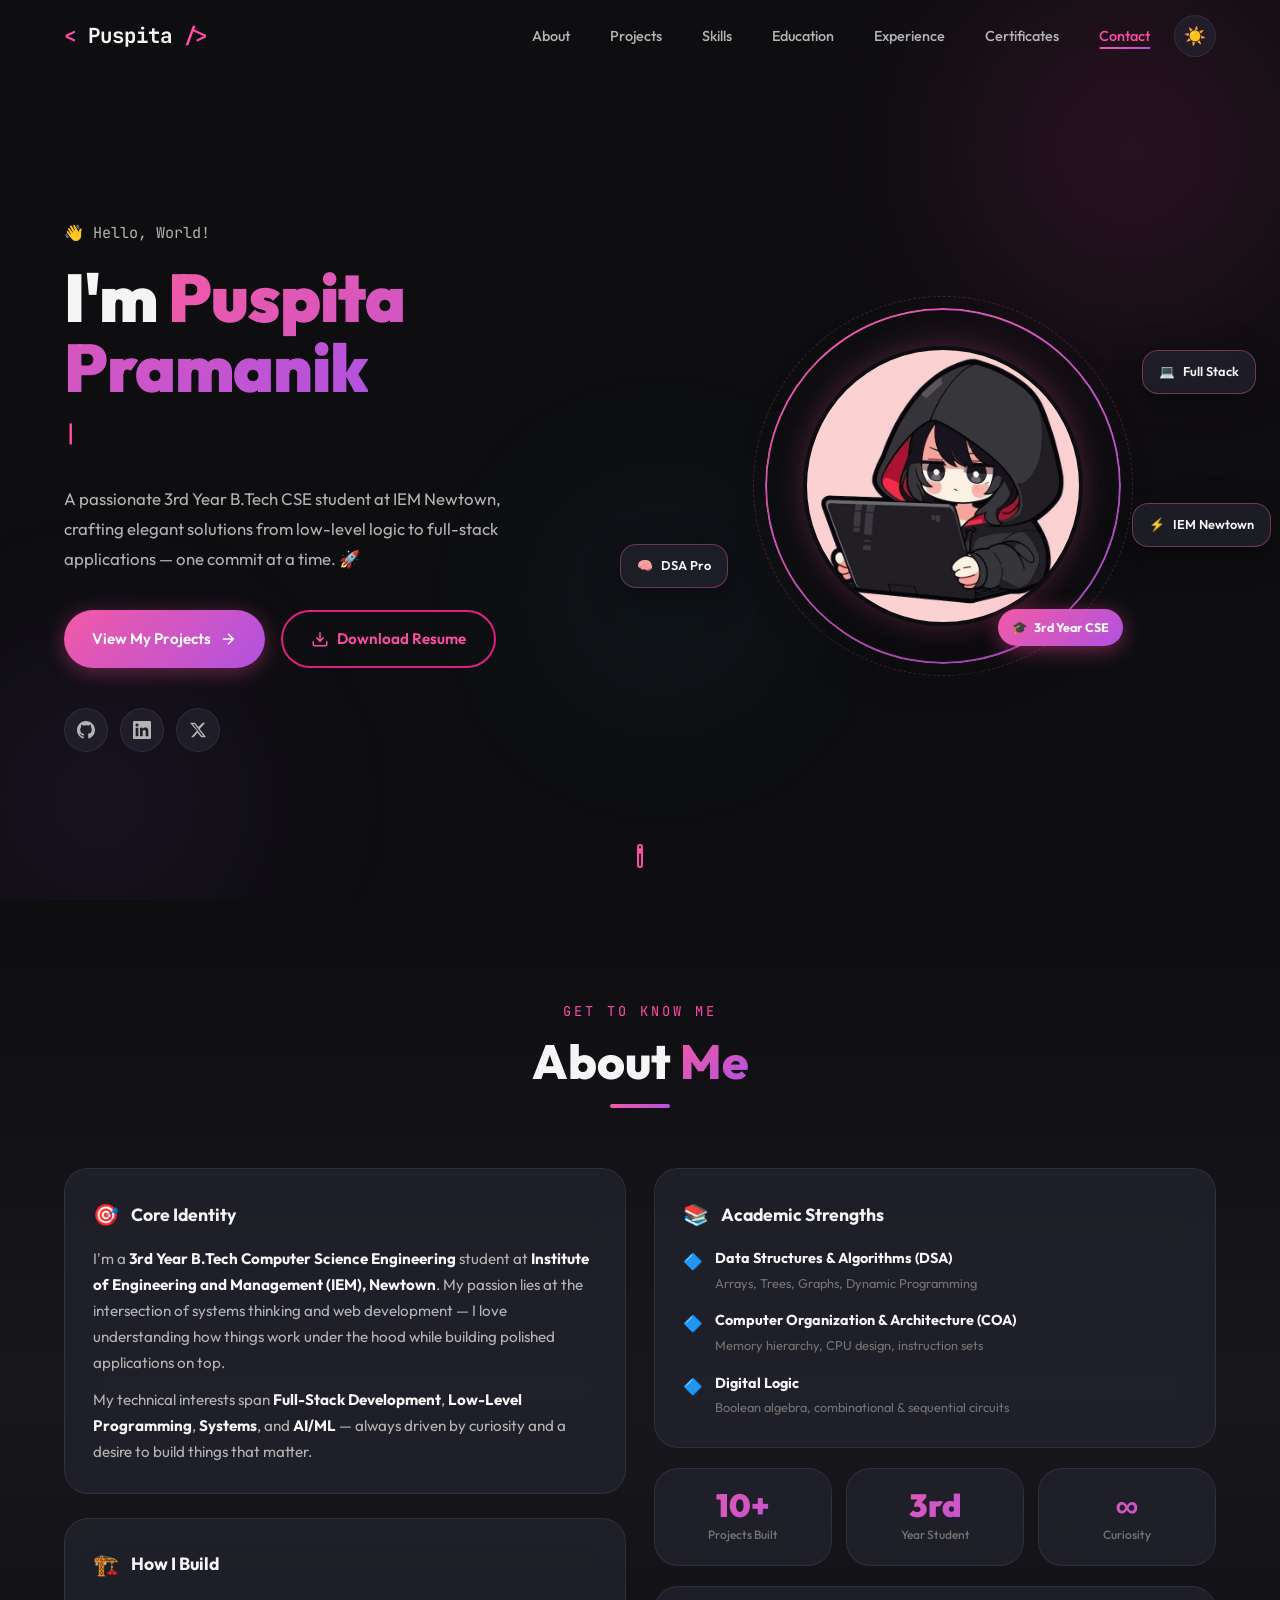
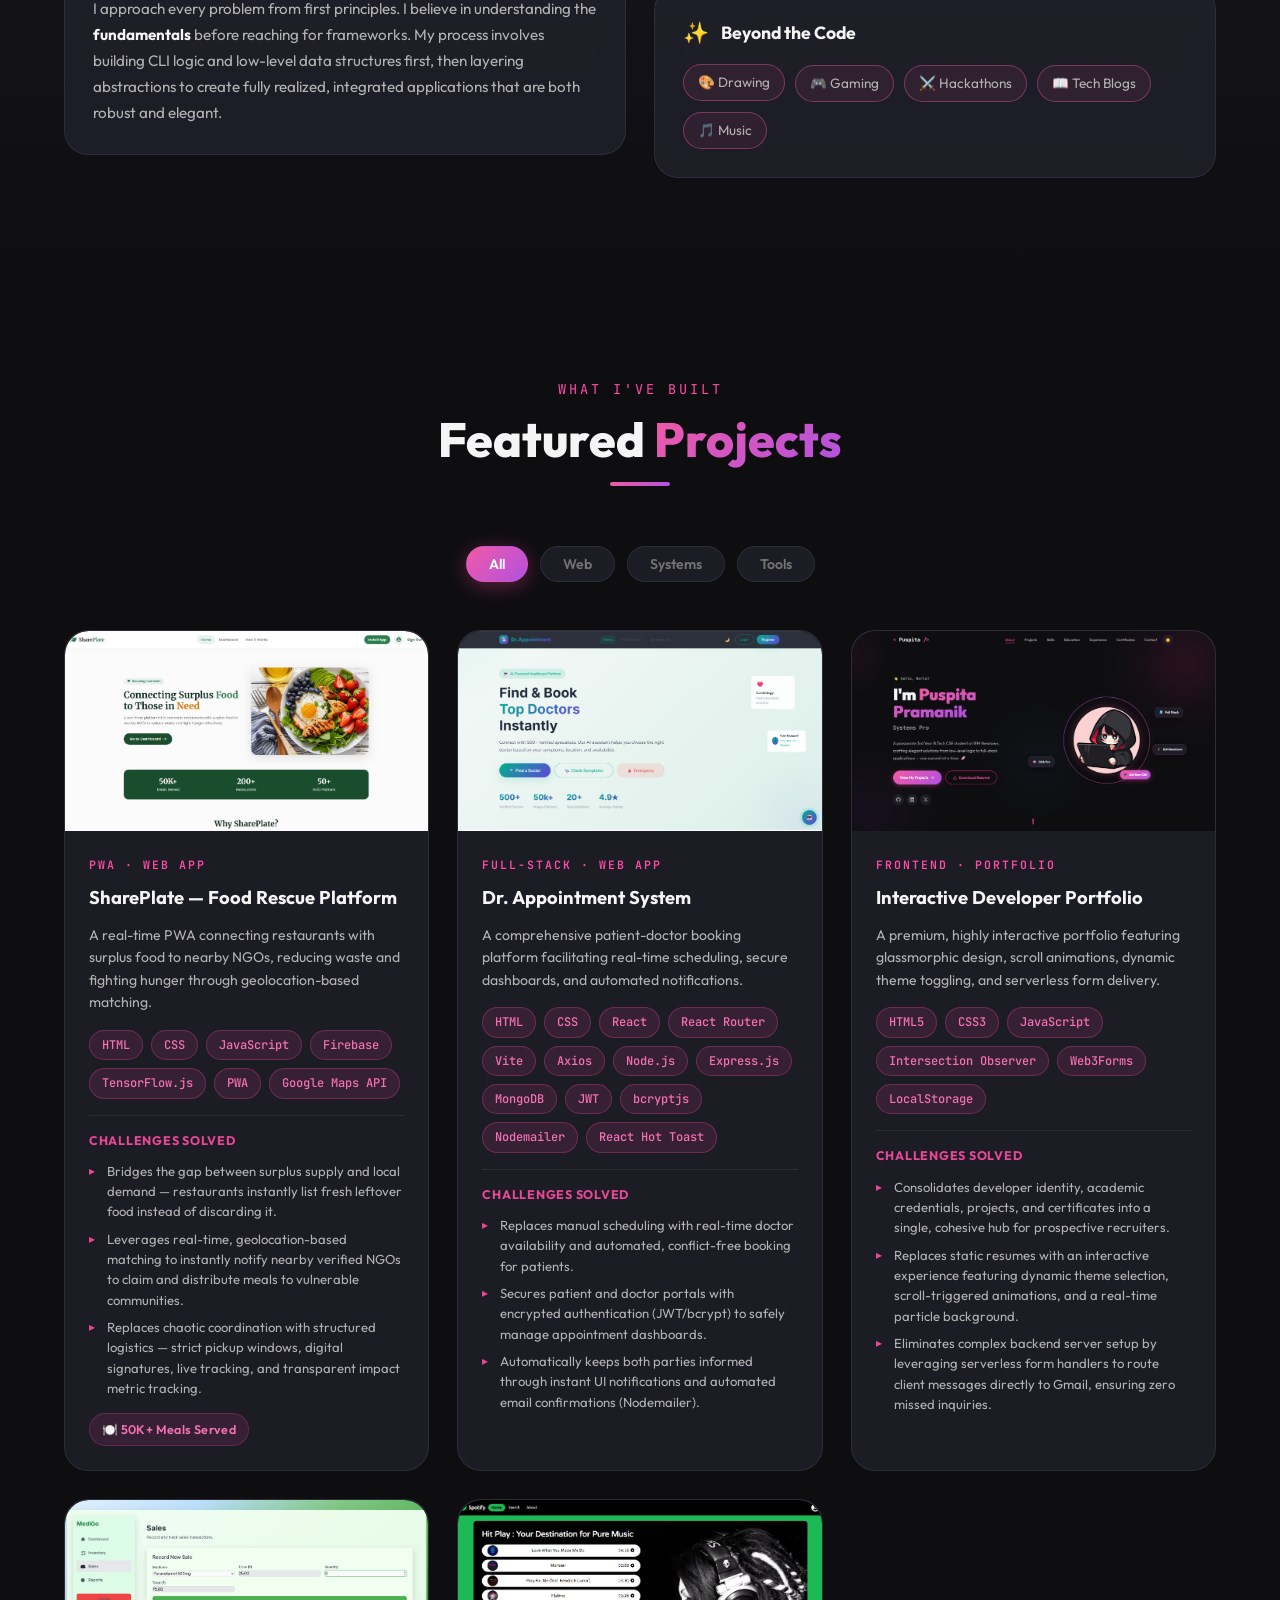
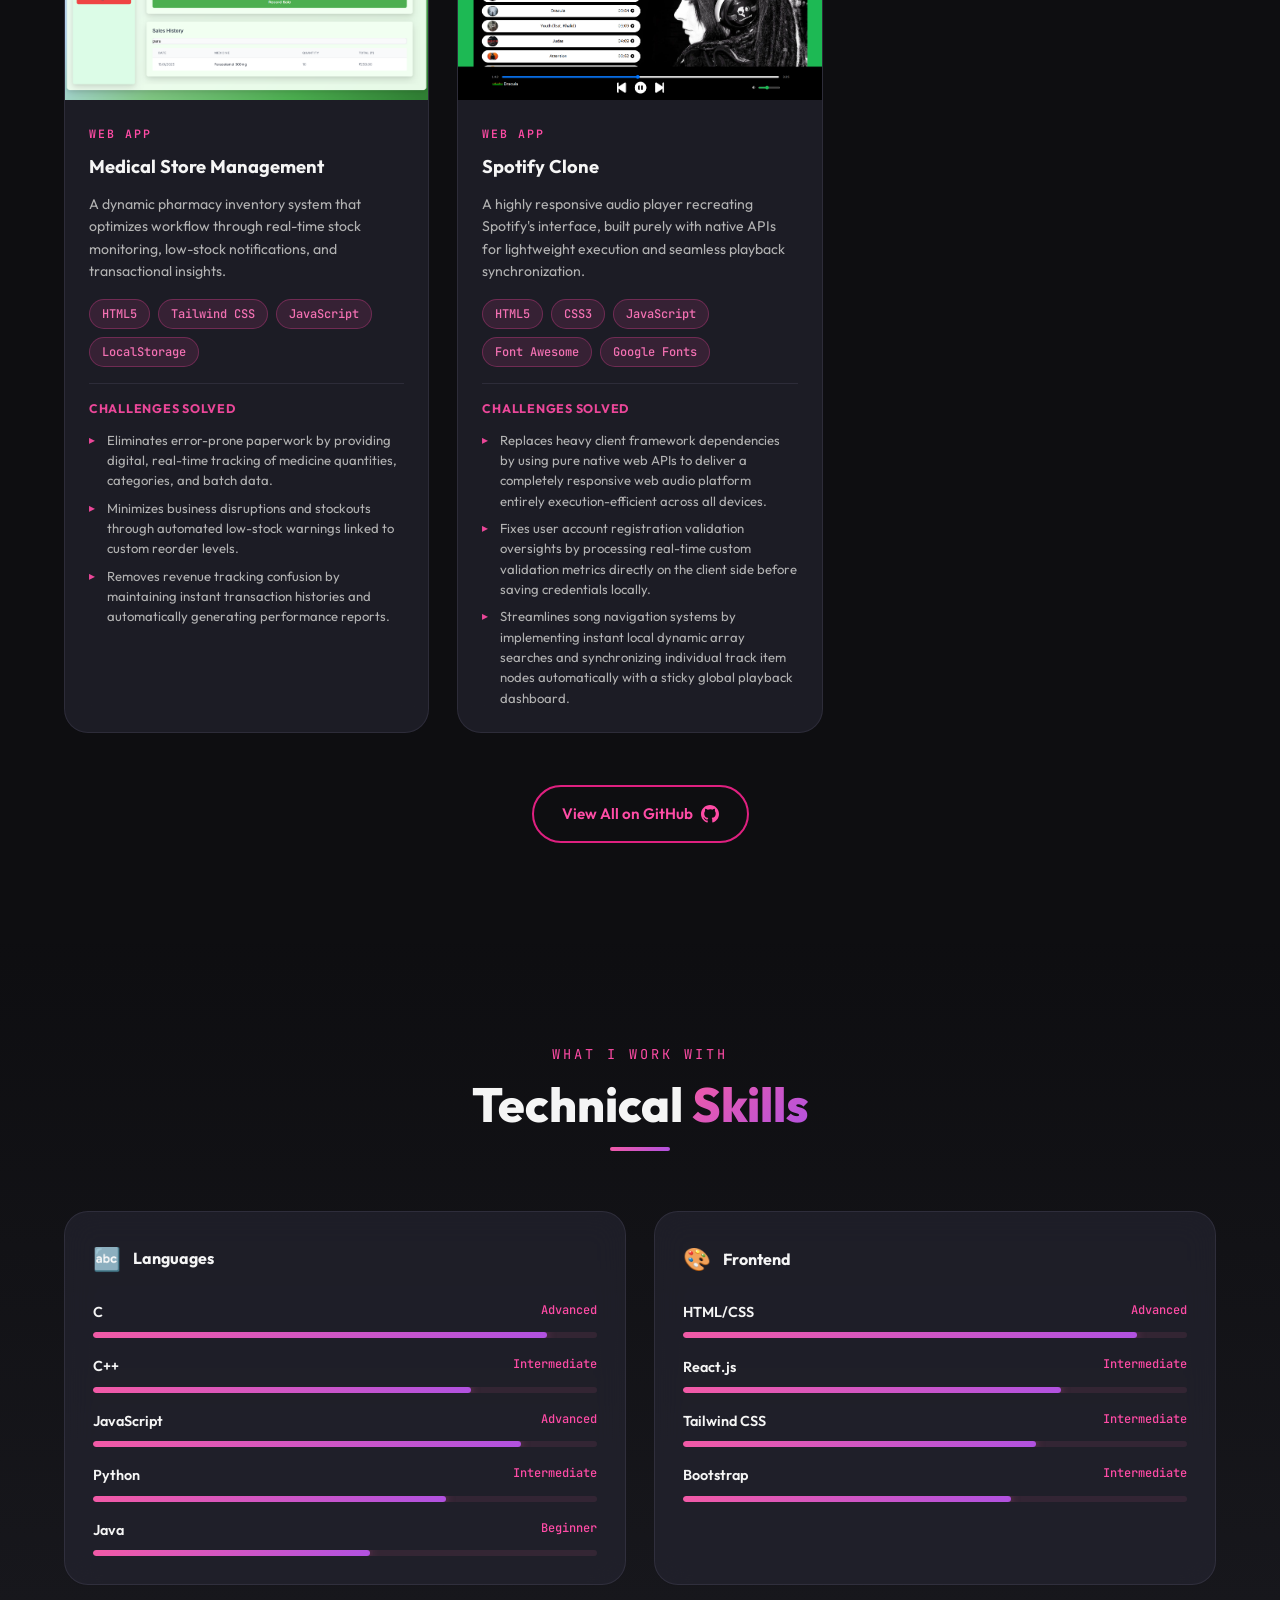
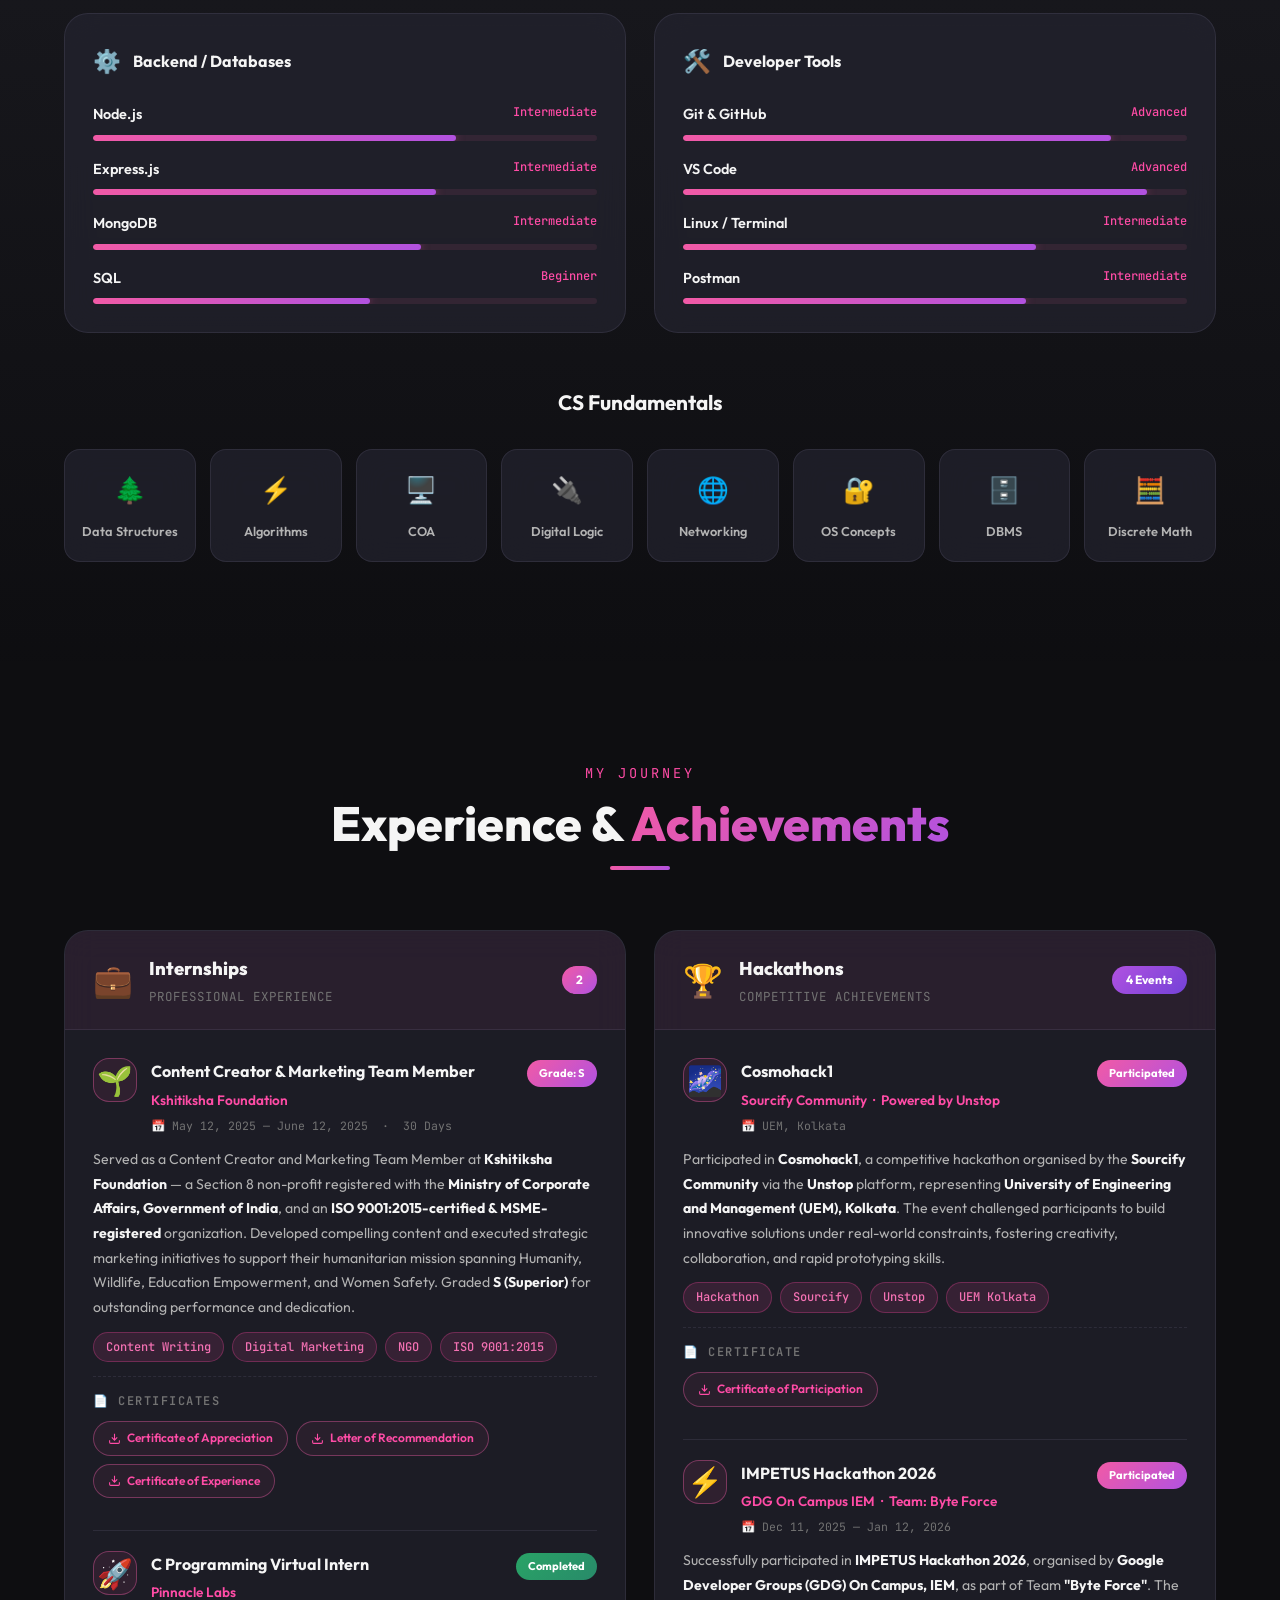
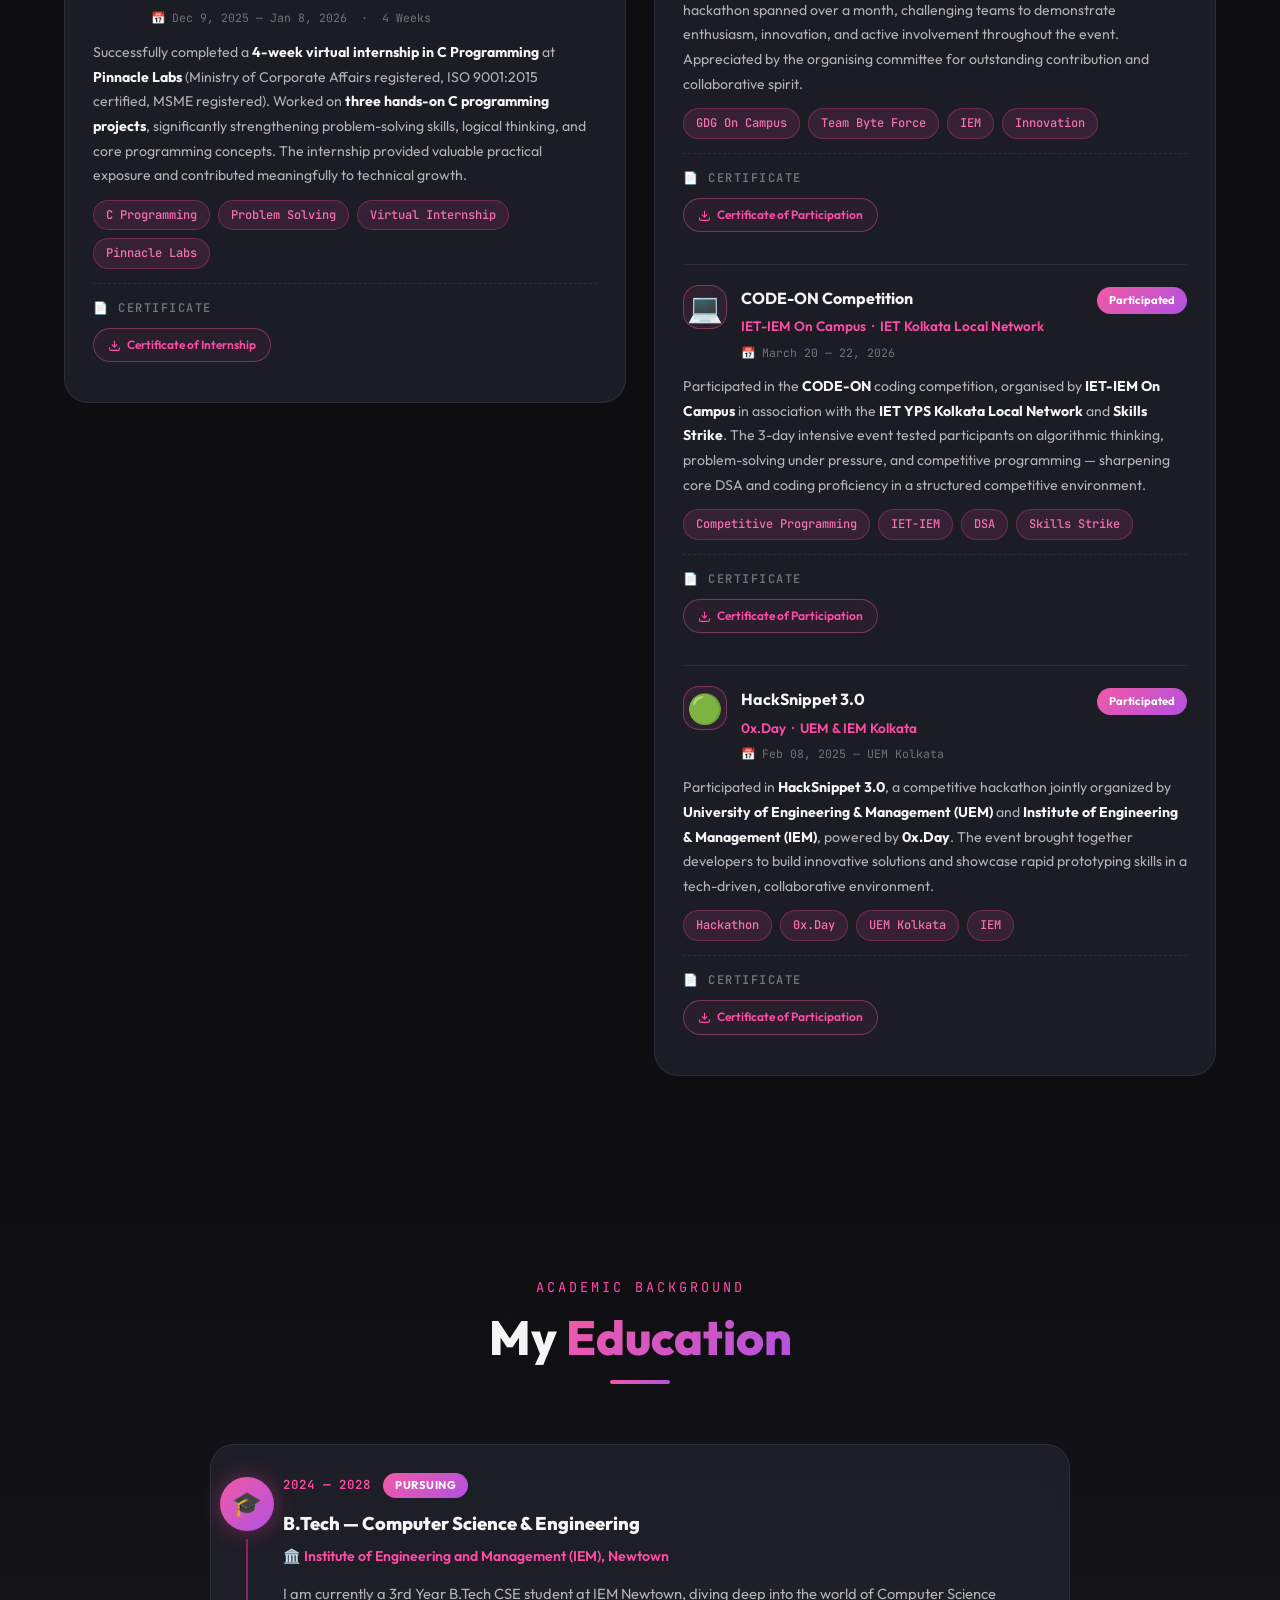
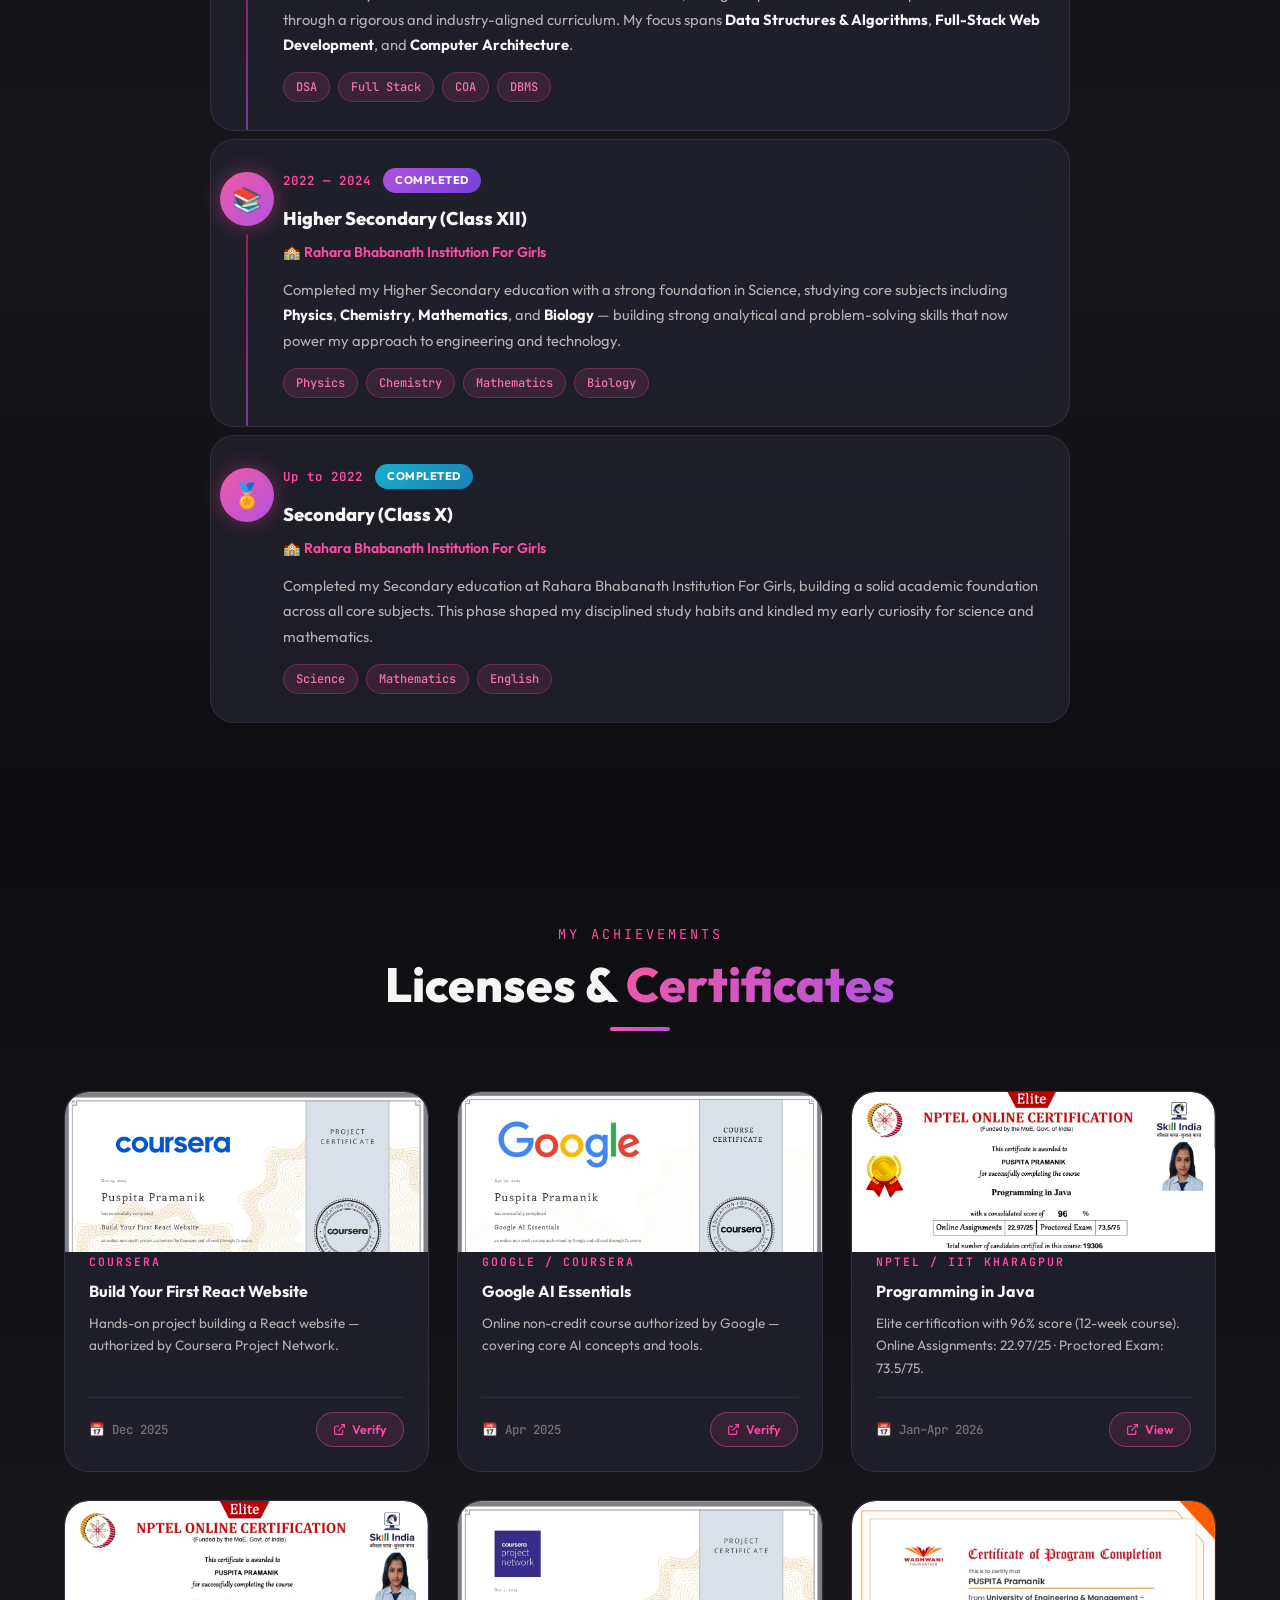
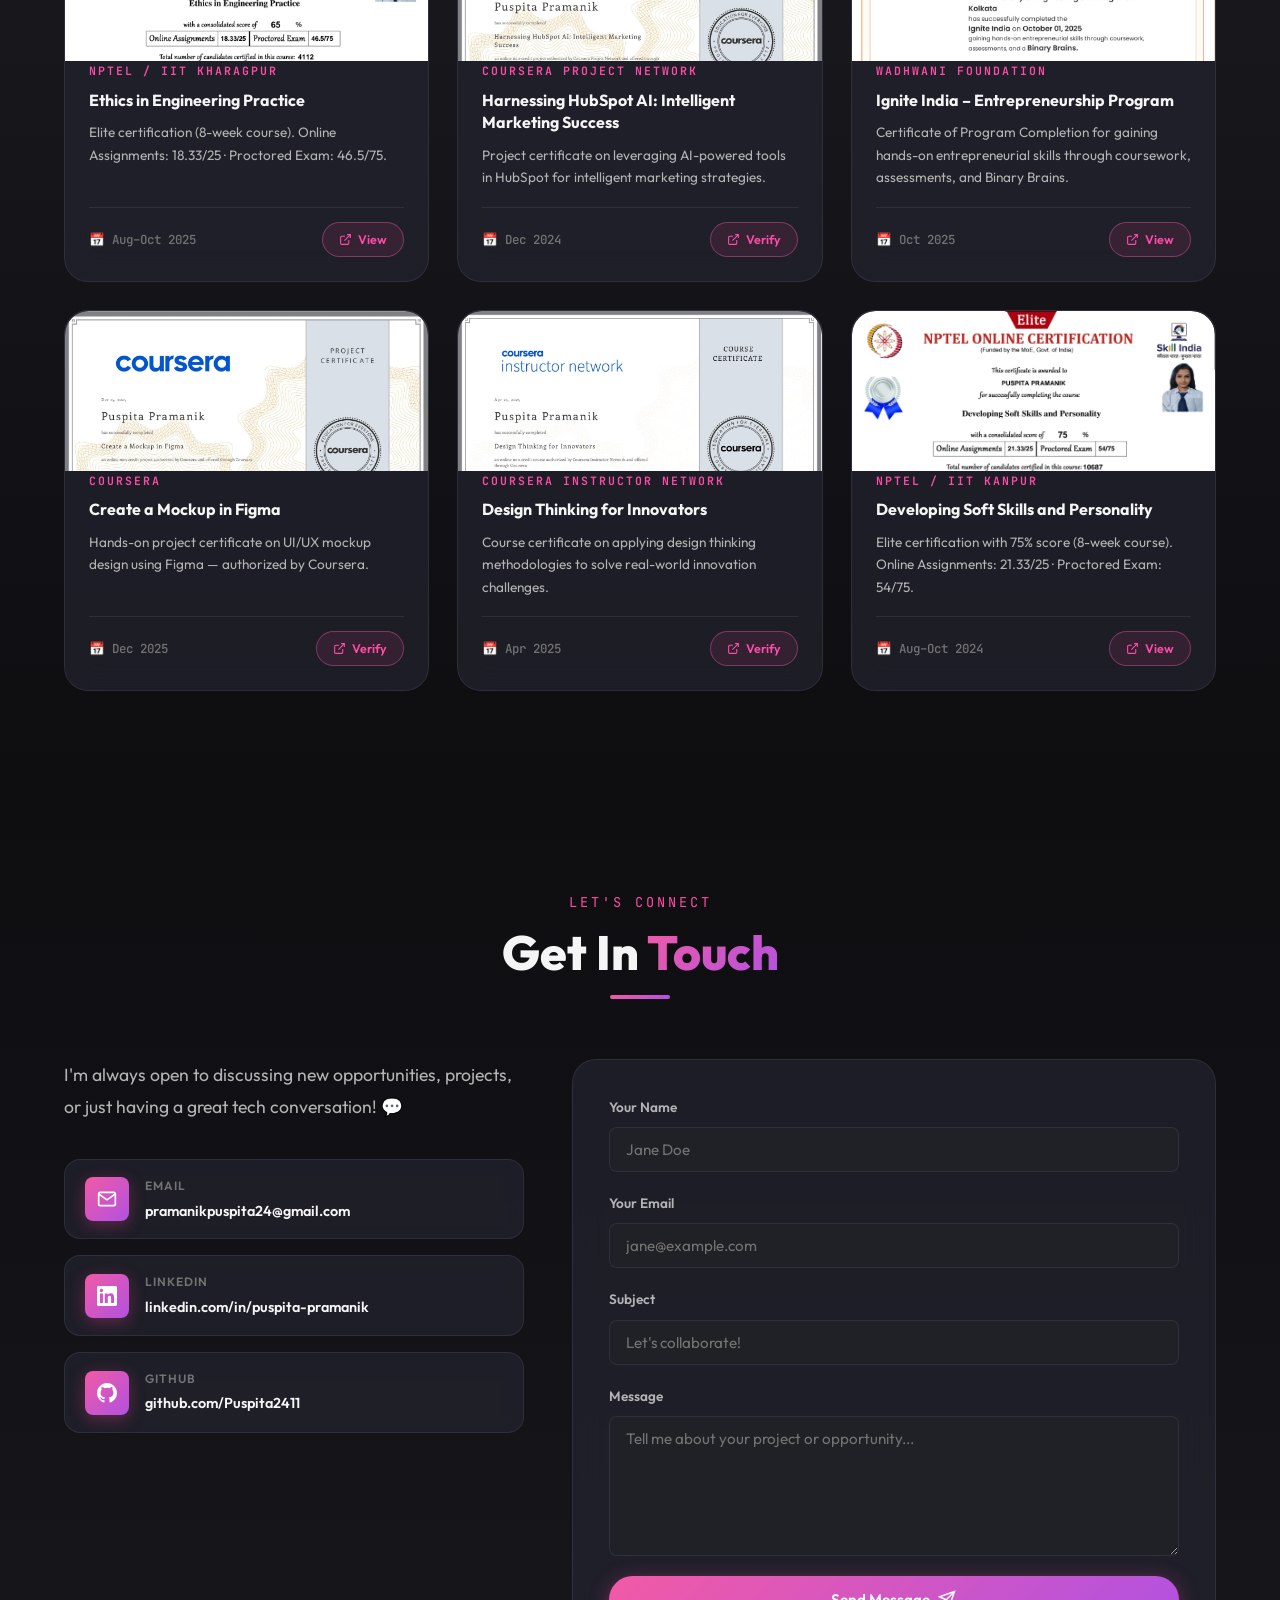
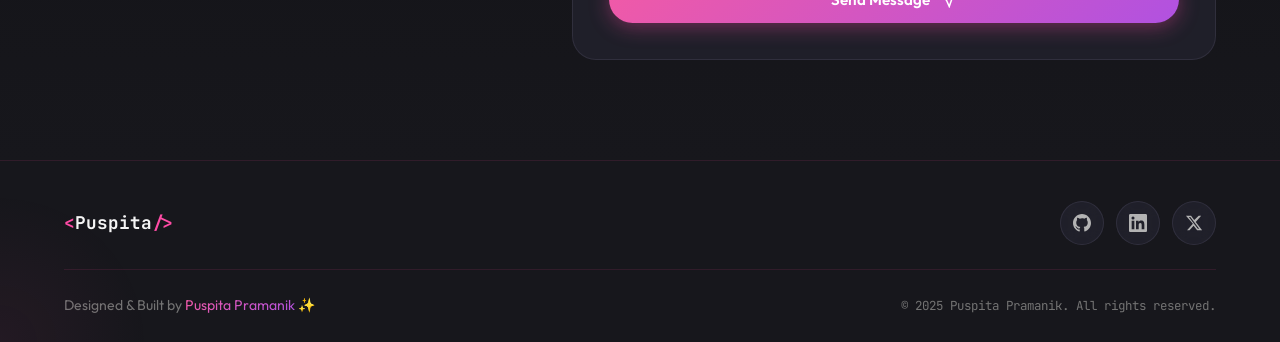
==== index.html @ 9b5cb1db "Initial commit: Portfolio website with updated projects" ====
<!DOCTYPE html>
<html lang="en" data-theme="dark">
<head>
  <meta charset="UTF-8" />
  <meta name="viewport" content="width=device-width, initial-scale=1.0" />
  <meta name="description" content="Puspita Pramanik – 3rd Year B.Tech CSE Student at IEM Newtown. Passionate about Full-Stack Development, DSA, and building real-world applications." />
  <meta name="keywords" content="Puspita Pramanik, Portfolio, CSE, B.Tech, IEM Newtown, Full Stack Developer, DSA" />
  <meta property="og:title" content="Puspita Pramanik | Developer Portfolio" />
  <meta property="og:description" content="3rd Year B.Tech CSE Student passionate about building elegant, performant applications." />
  <title>Puspita Pramanik | Developer Portfolio</title>
  <link rel="preconnect" href="https://fonts.googleapis.com" />
  <link rel="preconnect" href="https://fonts.gstatic.com" crossorigin />
  <link href="https://fonts.googleapis.com/css2?family=Outfit:wght@300;400;500;600;700;800;900&family=JetBrains+Mono:wght@400;500;700&display=swap" rel="stylesheet" />
  <link rel="stylesheet" href="style.css" />
</head>
<body>

  <!-- ======================== NAVBAR ======================== -->
  <nav class="navbar" id="navbar">
    <div class="nav-container">
      <a href="#hero" class="nav-logo">
        <span class="logo-bracket">&lt;</span>
        Puspita
        <span class="logo-bracket">/&gt;</span>
      </a>

      <ul class="nav-links" id="navLinks">
        <li><a href="#about" class="nav-link" onclick="closeMenu()">About</a></li>
        <li><a href="#projects" class="nav-link" onclick="closeMenu()">Projects</a></li>
        <li><a href="#skills" class="nav-link" onclick="closeMenu()">Skills</a></li>
        <li><a href="#education" class="nav-link" onclick="closeMenu()">Education</a></li>
        <li><a href="#experience" class="nav-link" onclick="closeMenu()">Experience</a></li>
        <li><a href="#certificates" class="nav-link" onclick="closeMenu()">Certificates</a></li>
        <li><a href="#contact" class="nav-link" onclick="closeMenu()">Contact</a></li>
        <li>
          <button class="theme-toggle" id="themeToggle" aria-label="Toggle theme">
            <span class="toggle-icon" id="toggleIcon">☀️</span>
          </button>
        </li>
      </ul>

      <button class="hamburger" id="hamburger" aria-label="Open menu">
        <span></span><span></span><span></span>
      </button>
    </div>
  </nav>

  <!-- ======================== HERO ======================== -->
  <section class="hero" id="hero">
    <div class="hero-bg-orbs">
      <div class="orb orb-1"></div>
      <div class="orb orb-2"></div>
      <div class="orb orb-3"></div>
    </div>

    <div class="hero-container">
      <div class="hero-text">
        <div class="hero-greeting">
          <span class="wave">👋</span>
          <span>Hello, World!</span>
        </div>
        <h1 class="hero-name">
          I'm <span class="gradient-text">Puspita Pramanik</span>
        </h1>
        <h2 class="hero-role">
          <span class="typed-text" id="typedText"></span>
          <span class="cursor">|</span>
        </h2>
        <p class="hero-desc">
          A passionate 3rd Year B.Tech CSE student at IEM Newtown, crafting elegant solutions 
          from low-level logic to full-stack applications — one commit at a time. 🚀
        </p>
        <div class="hero-cta">
          <a href="#projects" class="btn btn-primary">
            <span>View My Projects</span>
            <svg viewBox="0 0 24 24" fill="none" stroke="currentColor" stroke-width="2"><path d="M5 12h14M12 5l7 7-7 7"/></svg>
          </a>
          <a href="Puspita_Pramanik_Resume.jpeg" download="Puspita_Pramanik_Resume.jpeg" class="btn btn-outline" id="resumeBtn">
            <svg viewBox="0 0 24 24" fill="none" stroke="currentColor" stroke-width="2"><path d="M21 15v4a2 2 0 01-2 2H5a2 2 0 01-2-2v-4M7 10l5 5 5-5M12 15V3"/></svg>
            <span>Download Resume</span>
          </a>
        </div>
        <div class="hero-socials">
          <a href="https://github.com/Puspita2411" target="_blank" rel="noopener" class="social-icon" aria-label="GitHub" id="heroGithub">
            <svg viewBox="0 0 24 24" fill="currentColor"><path d="M12 0C5.374 0 0 5.373 0 12c0 5.302 3.438 9.8 8.207 11.387.599.111.793-.261.793-.577v-2.234c-3.338.726-4.033-1.416-4.033-1.416-.546-1.387-1.333-1.756-1.333-1.756-1.089-.745.083-.729.083-.729 1.205.084 1.839 1.237 1.839 1.237 1.07 1.834 2.807 1.304 3.492.997.107-.775.418-1.305.762-1.604-2.665-.305-5.467-1.334-5.467-5.931 0-1.311.469-2.381 1.236-3.221-.124-.303-.535-1.524.117-3.176 0 0 1.008-.322 3.301 1.23A11.509 11.509 0 0112 5.803c1.02.005 2.047.138 3.006.404 2.291-1.552 3.297-1.23 3.297-1.23.653 1.653.242 2.874.118 3.176.77.84 1.235 1.911 1.235 3.221 0 4.609-2.807 5.624-5.479 5.921.43.372.823 1.102.823 2.222v3.293c0 .319.192.694.801.576C20.566 21.797 24 17.3 24 12c0-6.627-5.373-12-12-12z"/></svg>
          </a>
          <a href="https://www.linkedin.com/in/puspita-pramanik-9a37b8332" target="_blank" rel="noopener" class="social-icon" aria-label="LinkedIn" id="heroLinkedin">
            <svg viewBox="0 0 24 24" fill="currentColor"><path d="M20.447 20.452h-3.554v-5.569c0-1.328-.027-3.037-1.852-3.037-1.853 0-2.136 1.445-2.136 2.939v5.667H9.351V9h3.414v1.561h.046c.477-.9 1.637-1.85 3.37-1.85 3.601 0 4.267 2.37 4.267 5.455v6.286zM5.337 7.433a2.062 2.062 0 01-2.063-2.065 2.064 2.064 0 112.063 2.065zm1.782 13.019H3.555V9h3.564v11.452zM22.225 0H1.771C.792 0 0 .774 0 1.729v20.542C0 23.227.792 24 1.771 24h20.451C23.2 24 24 23.227 24 22.271V1.729C24 .774 23.2 0 22.222 0h.003z"/></svg>
          </a>
          <a href="https://twitter.com/" target="_blank" rel="noopener" class="social-icon" aria-label="Twitter/X" id="heroTwitter">
            <svg viewBox="0 0 24 24" fill="currentColor"><path d="M18.244 2.25h3.308l-7.227 8.26 8.502 11.24H16.17l-4.714-6.231-5.401 6.231H2.744l7.737-8.835L1.254 2.25H8.08l4.259 5.63zm-1.161 17.52h1.833L7.084 4.126H5.117z"/></svg>
          </a>
        </div>
      </div>

      <div class="hero-image">
        <div class="avatar-wrapper">
          <div class="avatar-ring"></div>
          <div class="avatar-ring avatar-ring-2"></div>
          <img src="avatar-new.jpg" alt="Puspita Pramanik - Cartoon Avatar" class="avatar-img" id="avatarImg" />
          <div class="avatar-badge">
            <span>🎓</span>
            <span>3rd Year CSE</span>
          </div>
        </div>
        <div class="floating-cards">
          <div class="float-card float-card-1">
            <span>💻</span>
            <span>Full Stack</span>
          </div>
          <div class="float-card float-card-2">
            <span>🧠</span>
            <span>DSA Pro</span>
          </div>
          <div class="float-card float-card-3">
            <span>⚡</span>
            <span>IEM Newtown</span>
          </div>
        </div>
      </div>
    </div>

    <div class="scroll-indicator">
      <div class="scroll-dot"></div>
    </div>
  </section>

  <!-- ======================== ABOUT ======================== -->
  <section class="about section" id="about">
    <div class="container">
      <div class="section-header">
        <p class="section-label">Get To Know Me</p>
        <h2 class="section-title">About <span class="gradient-text">Me</span></h2>
        <div class="section-line"></div>
      </div>

      <div class="about-grid">
        <div class="about-content">
          <div class="about-card glass-card">
            <h3 class="about-card-title">
              <span class="card-icon">🎯</span>
              Core Identity
            </h3>
            <p>
              I'm a <strong>3rd Year B.Tech Computer Science Engineering</strong> student at 
              <strong>Institute of Engineering and Management (IEM), Newtown</strong>. 
              My passion lies at the intersection of systems thinking and web development — 
              I love understanding how things work under the hood while building polished 
              applications on top.
            </p>
            <p>
              My technical interests span <strong>Full-Stack Development</strong>, 
              <strong>Low-Level Programming</strong>, <strong>Systems</strong>, and 
              <strong>AI/ML</strong> — always driven by curiosity and a desire to build 
              things that matter.
            </p>
          </div>

          <div class="about-card glass-card">
            <h3 class="about-card-title">
              <span class="card-icon">🏗️</span>
              How I Build
            </h3>
            <p>
              I approach every problem from first principles. I believe in understanding 
              the <strong>fundamentals</strong> before reaching for frameworks. My process 
              involves building CLI logic and low-level data structures first, then layering 
              abstractions to create fully realized, integrated applications that are both 
              robust and elegant.
            </p>
          </div>
        </div>

        <div class="about-right">
          <div class="about-card glass-card">
            <h3 class="about-card-title">
              <span class="card-icon">📚</span>
              Academic Strengths
            </h3>
            <div class="strength-list">
              <div class="strength-item">
                <span class="strength-icon">🔷</span>
                <div>
                  <strong>Data Structures & Algorithms (DSA)</strong>
                  <p>Arrays, Trees, Graphs, Dynamic Programming</p>
                </div>
              </div>
              <div class="strength-item">
                <span class="strength-icon">🔷</span>
                <div>
                  <strong>Computer Organization & Architecture (COA)</strong>
                  <p>Memory hierarchy, CPU design, instruction sets</p>
                </div>
              </div>
              <div class="strength-item">
                <span class="strength-icon">🔷</span>
                <div>
                  <strong>Digital Logic</strong>
                  <p>Boolean algebra, combinational & sequential circuits</p>
                </div>
              </div>
            </div>
          </div>

          <div class="about-stats">
            <div class="stat-card glass-card">
              <span class="stat-number gradient-text">10+</span>
              <span class="stat-label">Projects Built</span>
            </div>
            <div class="stat-card glass-card">
              <span class="stat-number gradient-text">3rd</span>
              <span class="stat-label">Year Student</span>
            </div>
            <div class="stat-card glass-card">
              <span class="stat-number gradient-text">∞</span>
              <span class="stat-label">Curiosity</span>
            </div>
          </div>

          <div class="about-card glass-card hobbies-card">
            <h3 class="about-card-title">
              <span class="card-icon">✨</span>
              Beyond the Code
            </h3>
            <div class="hobby-chips">
              <span class="hobby-chip">🎨 Drawing</span>
              <span class="hobby-chip">🎮 Gaming</span>
              <span class="hobby-chip">⚔️ Hackathons</span>
              <span class="hobby-chip">📖 Tech Blogs</span>
              <span class="hobby-chip">🎵 Music</span>
            </div>
          </div>
        </div>
      </div>
    </div>
  </section>

  <!-- ======================== PROJECTS ======================== -->
  <section class="projects section" id="projects">
    <div class="container">
      <div class="section-header">
        <p class="section-label">What I've Built</p>
        <h2 class="section-title">Featured <span class="gradient-text">Projects</span></h2>
        <div class="section-line"></div>
      </div>

      <div class="projects-filter">
        <button class="filter-btn active" data-filter="all" id="filterAll">All</button>
        <button class="filter-btn" data-filter="web" id="filterWeb">Web</button>
        <button class="filter-btn" data-filter="systems" id="filterSystems">Systems</button>
        <button class="filter-btn" data-filter="tools" id="filterTools">Tools</button>
      </div>

      <div class="projects-grid" id="projectsGrid">

        <article class="project-card glass-card" data-category="web" id="project1">
          <div class="project-img-wrap">
            <img src="projects/shareplate.png" alt="SharePlate — Food Rescue Platform" class="project-img" loading="lazy" />
          </div>
          <div class="project-info">
            <span class="project-category-tag">PWA · Web App</span>
            <h3 class="project-title">SharePlate — Food Rescue Platform</h3>
            <p class="project-desc">A real-time PWA connecting restaurants with surplus food to nearby NGOs, reducing waste and fighting hunger through geolocation-based matching.</p>
            <div class="tech-stack">
              <span class="tech-badge">HTML</span>
              <span class="tech-badge">CSS</span>
              <span class="tech-badge">JavaScript</span>
              <span class="tech-badge">Firebase</span>
              <span class="tech-badge">TensorFlow.js</span>
              <span class="tech-badge">PWA</span>
              <span class="tech-badge">Google Maps API</span>
            </div>
            <div class="project-challenges">
              <p class="challenges-title">Challenges Solved</p>
              <ul class="challenges-list">
                <li>Bridges the gap between surplus supply and local demand — restaurants instantly list fresh leftover food instead of discarding it.</li>
                <li>Leverages real-time, geolocation-based matching to instantly notify nearby verified NGOs to claim and distribute meals to vulnerable communities.</li>
                <li>Replaces chaotic coordination with structured logistics — strict pickup windows, digital signatures, live tracking, and transparent impact metric tracking.</li>
              </ul>
            </div>
            <div class="project-stat-badge">
              <span>🍽️ 50K+ Meals Served</span>
            </div>
          </div>
        </article>

        <article class="project-card glass-card" data-category="web" id="project2">
          <div class="project-img-wrap">
            <img src="projects/Dr. Appointment.png" alt="Dr. Appointment System" class="project-img" loading="lazy" />
          </div>
          <div class="project-info">
            <span class="project-category-tag">Full-Stack · Web App</span>
            <h3 class="project-title">Dr. Appointment System</h3>
            <p class="project-desc">A comprehensive patient-doctor booking platform facilitating real-time scheduling, secure dashboards, and automated notifications.</p>
            <div class="tech-stack">
              <span class="tech-badge">HTML</span>
              <span class="tech-badge">CSS</span>
              <span class="tech-badge">React</span>
              <span class="tech-badge">React Router</span>
              <span class="tech-badge">Vite</span>
              <span class="tech-badge">Axios</span>
              <span class="tech-badge">Node.js</span>
              <span class="tech-badge">Express.js</span>
              <span class="tech-badge">MongoDB</span>
              <span class="tech-badge">JWT</span>
              <span class="tech-badge">bcryptjs</span>
              <span class="tech-badge">Nodemailer</span>
              <span class="tech-badge">React Hot Toast</span>
            </div>
            <div class="project-challenges">
              <p class="challenges-title">Challenges Solved</p>
              <ul class="challenges-list">
                <li>Replaces manual scheduling with real-time doctor availability and automated, conflict-free booking for patients.</li>
                <li>Secures patient and doctor portals with encrypted authentication (JWT/bcrypt) to safely manage appointment dashboards.</li>
                <li>Automatically keeps both parties informed through instant UI notifications and automated email confirmations (Nodemailer).</li>
              </ul>
            </div>
          </div>
        </article>

        <article class="project-card glass-card" data-category="web" id="project3">
          <div class="project-img-wrap">
            <img src="projects/My Portfolio.png" alt="Interactive Developer Portfolio" class="project-img" loading="lazy" />
          </div>
          <div class="project-info">
            <span class="project-category-tag">Frontend · Portfolio</span>
            <h3 class="project-title">Interactive Developer Portfolio</h3>
            <p class="project-desc">A premium, highly interactive portfolio featuring glassmorphic design, scroll animations, dynamic theme toggling, and serverless form delivery.</p>
            <div class="tech-stack">
              <span class="tech-badge">HTML5</span>
              <span class="tech-badge">CSS3</span>
              <span class="tech-badge">JavaScript</span>
              <span class="tech-badge">Intersection Observer</span>
              <span class="tech-badge">Web3Forms</span>
              <span class="tech-badge">LocalStorage</span>
            </div>
            <div class="project-challenges">
              <p class="challenges-title">Challenges Solved</p>
              <ul class="challenges-list">
                <li>Consolidates developer identity, academic credentials, projects, and certificates into a single, cohesive hub for prospective recruiters.</li>
                <li>Replaces static resumes with an interactive experience featuring dynamic theme selection, scroll-triggered animations, and a real-time particle background.</li>
                <li>Eliminates complex backend server setup by leveraging serverless form handlers to route client messages directly to Gmail, ensuring zero missed inquiries.</li>
              </ul>
            </div>
          </div>
        </article>

        <article class="project-card glass-card" data-category="web" id="project4">
          <div class="project-img-wrap">
            <img src="projects/MedicalStore.png" alt="Medical Store Management" class="project-img" loading="lazy" />
          </div>
          <div class="project-info">
            <span class="project-category-tag">Web App</span>
            <h3 class="project-title">Medical Store Management</h3>
            <p class="project-desc">A dynamic pharmacy inventory system that optimizes workflow through real-time stock monitoring, low-stock notifications, and transactional insights.</p>
            <div class="tech-stack">
              <span class="tech-badge">HTML5</span>
              <span class="tech-badge">Tailwind CSS</span>
              <span class="tech-badge">JavaScript</span>
              <span class="tech-badge">LocalStorage</span>
            </div>
            <div class="project-challenges">
              <p class="challenges-title">Challenges Solved</p>
              <ul class="challenges-list">
                <li>Eliminates error-prone paperwork by providing digital, real-time tracking of medicine quantities, categories, and batch data.</li>
                <li>Minimizes business disruptions and stockouts through automated low-stock warnings linked to custom reorder levels.</li>
                <li>Removes revenue tracking confusion by maintaining instant transaction histories and automatically generating performance reports.</li>
              </ul>
            </div>
          </div>
        </article>

        <article class="project-card glass-card" data-category="web" id="project5">
          <div class="project-img-wrap">
            <img src="projects/spotify.png" alt="Spotify Clone" class="project-img" loading="lazy" />
          </div>
          <div class="project-info">
            <span class="project-category-tag">Web App</span>
            <h3 class="project-title">Spotify Clone</h3>
            <p class="project-desc">A highly responsive audio player recreating Spotify's interface, built purely with native APIs for lightweight execution and seamless playback synchronization.</p>
            <div class="tech-stack">
              <span class="tech-badge">HTML5</span>
              <span class="tech-badge">CSS3</span>
              <span class="tech-badge">JavaScript</span>
              <span class="tech-badge">Font Awesome</span>
              <span class="tech-badge">Google Fonts</span>
            </div>
            <div class="project-challenges">
              <p class="challenges-title">Challenges Solved</p>
              <ul class="challenges-list">
                <li>Replaces heavy client framework dependencies by using pure native web APIs to deliver a completely responsive web audio platform entirely execution-efficient across all devices.</li>
                <li>Fixes user account registration validation oversights by processing real-time custom validation metrics directly on the client side before saving credentials locally.</li>
                <li>Streamlines song navigation systems by implementing instant local dynamic array searches and synchronizing individual track item nodes automatically with a sticky global playback dashboard.</li>
              </ul>
            </div>
          </div>
        </article>

      </div>

      <div class="projects-more">
        <a href="https://github.com/Puspita2411" target="_blank" rel="noopener" class="btn btn-outline" id="viewAllProjects">
          View All on GitHub
          <svg viewBox="0 0 24 24" fill="currentColor"><path d="M12 0C5.374 0 0 5.373 0 12c0 5.302 3.438 9.8 8.207 11.387.599.111.793-.261.793-.577v-2.234c-3.338.726-4.033-1.416-4.033-1.416-.546-1.387-1.333-1.756-1.333-1.756-1.089-.745.083-.729.083-.729 1.205.084 1.839 1.237 1.839 1.237 1.07 1.834 2.807 1.304 3.492.997.107-.775.418-1.305.762-1.604-2.665-.305-5.467-1.334-5.467-5.931 0-1.311.469-2.381 1.236-3.221-.124-.303-.535-1.524.117-3.176 0 0 1.008-.322 3.301 1.23A11.509 11.509 0 0112 5.803c1.02.005 2.047.138 3.006.404 2.291-1.552 3.297-1.23 3.297-1.23.653 1.653.242 2.874.118 3.176.77.84 1.235 1.911 1.235 3.221 0 4.609-2.807 5.624-5.479 5.921.43.372.823 1.102.823 2.222v3.293c0 .319.192.694.801.576C20.566 21.797 24 17.3 24 12c0-6.627-5.373-12-12-12z"/></svg>
        </a>
      </div>
    </div>
  </section>

  <!-- ======================== SKILLS ======================== -->
  <section class="skills section" id="skills">
    <div class="container">
      <div class="section-header">
        <p class="section-label">What I Work With</p>
        <h2 class="section-title">Technical <span class="gradient-text">Skills</span></h2>
        <div class="section-line"></div>
      </div>

      <div class="skills-grid">

        <div class="skill-category glass-card" id="skillLanguages">
          <div class="skill-cat-header">
            <span class="skill-cat-icon">🔤</span>
            <h3>Languages</h3>
          </div>
          <div class="skill-items">
            <div class="skill-item">
              <div class="skill-item-info">
                <span class="skill-name">C</span>
                <span class="skill-level">Advanced</span>
              </div>
              <div class="skill-bar"><div class="skill-fill" style="--fill: 90%"></div></div>
            </div>
            <div class="skill-item">
              <div class="skill-item-info">
                <span class="skill-name">C++</span>
                <span class="skill-level">Intermediate</span>
              </div>
              <div class="skill-bar"><div class="skill-fill" style="--fill: 75%"></div></div>
            </div>
            <div class="skill-item">
              <div class="skill-item-info">
                <span class="skill-name">JavaScript</span>
                <span class="skill-level">Advanced</span>
              </div>
              <div class="skill-bar"><div class="skill-fill" style="--fill: 85%"></div></div>
            </div>
            <div class="skill-item">
              <div class="skill-item-info">
                <span class="skill-name">Python</span>
                <span class="skill-level">Intermediate</span>
              </div>
              <div class="skill-bar"><div class="skill-fill" style="--fill: 70%"></div></div>
            </div>
            <div class="skill-item">
              <div class="skill-item-info">
                <span class="skill-name">Java</span>
                <span class="skill-level">Beginner</span>
              </div>
              <div class="skill-bar"><div class="skill-fill" style="--fill: 55%"></div></div>
            </div>
          </div>
        </div>

        <div class="skill-category glass-card" id="skillFrontend">
          <div class="skill-cat-header">
            <span class="skill-cat-icon">🎨</span>
            <h3>Frontend</h3>
          </div>
          <div class="skill-items">
            <div class="skill-item">
              <div class="skill-item-info">
                <span class="skill-name">HTML/CSS</span>
                <span class="skill-level">Advanced</span>
              </div>
              <div class="skill-bar"><div class="skill-fill" style="--fill: 90%"></div></div>
            </div>
            <div class="skill-item">
              <div class="skill-item-info">
                <span class="skill-name">React.js</span>
                <span class="skill-level">Intermediate</span>
              </div>
              <div class="skill-bar"><div class="skill-fill" style="--fill: 75%"></div></div>
            </div>
            <div class="skill-item">
              <div class="skill-item-info">
                <span class="skill-name">Tailwind CSS</span>
                <span class="skill-level">Intermediate</span>
              </div>
              <div class="skill-bar"><div class="skill-fill" style="--fill: 70%"></div></div>
            </div>
            <div class="skill-item">
              <div class="skill-item-info">
                <span class="skill-name">Bootstrap</span>
                <span class="skill-level">Intermediate</span>
              </div>
              <div class="skill-bar"><div class="skill-fill" style="--fill: 65%"></div></div>
            </div>
          </div>
        </div>

        <div class="skill-category glass-card" id="skillBackend">
          <div class="skill-cat-header">
            <span class="skill-cat-icon">⚙️</span>
            <h3>Backend / Databases</h3>
          </div>
          <div class="skill-items">
            <div class="skill-item">
              <div class="skill-item-info">
                <span class="skill-name">Node.js</span>
                <span class="skill-level">Intermediate</span>
              </div>
              <div class="skill-bar"><div class="skill-fill" style="--fill: 72%"></div></div>
            </div>
            <div class="skill-item">
              <div class="skill-item-info">
                <span class="skill-name">Express.js</span>
                <span class="skill-level">Intermediate</span>
              </div>
              <div class="skill-bar"><div class="skill-fill" style="--fill: 68%"></div></div>
            </div>
            <div class="skill-item">
              <div class="skill-item-info">
                <span class="skill-name">MongoDB</span>
                <span class="skill-level">Intermediate</span>
              </div>
              <div class="skill-bar"><div class="skill-fill" style="--fill: 65%"></div></div>
            </div>
            <div class="skill-item">
              <div class="skill-item-info">
                <span class="skill-name">SQL</span>
                <span class="skill-level">Beginner</span>
              </div>
              <div class="skill-bar"><div class="skill-fill" style="--fill: 55%"></div></div>
            </div>
          </div>
        </div>

        <div class="skill-category glass-card" id="skillTools">
          <div class="skill-cat-header">
            <span class="skill-cat-icon">🛠️</span>
            <h3>Developer Tools</h3>
          </div>
          <div class="skill-items">
            <div class="skill-item">
              <div class="skill-item-info">
                <span class="skill-name">Git & GitHub</span>
                <span class="skill-level">Advanced</span>
              </div>
              <div class="skill-bar"><div class="skill-fill" style="--fill: 85%"></div></div>
            </div>
            <div class="skill-item">
              <div class="skill-item-info">
                <span class="skill-name">VS Code</span>
                <span class="skill-level">Advanced</span>
              </div>
              <div class="skill-bar"><div class="skill-fill" style="--fill: 92%"></div></div>
            </div>
            <div class="skill-item">
              <div class="skill-item-info">
                <span class="skill-name">Linux / Terminal</span>
                <span class="skill-level">Intermediate</span>
              </div>
              <div class="skill-bar"><div class="skill-fill" style="--fill: 70%"></div></div>
            </div>
            <div class="skill-item">
              <div class="skill-item-info">
                <span class="skill-name">Postman</span>
                <span class="skill-level">Intermediate</span>
              </div>
              <div class="skill-bar"><div class="skill-fill" style="--fill: 68%"></div></div>
            </div>
          </div>
        </div>

      </div>

      <!-- CS Fundamentals badges -->
      <div class="cs-fundamentals">
        <h3 class="fundamentals-title">CS Fundamentals</h3>
        <div class="fundamentals-grid">
          <div class="fundamental-badge glass-card">
            <span class="fundamental-icon">🌲</span>
            <span>Data Structures</span>
          </div>
          <div class="fundamental-badge glass-card">
            <span class="fundamental-icon">⚡</span>
            <span>Algorithms</span>
          </div>
          <div class="fundamental-badge glass-card">
            <span class="fundamental-icon">🖥️</span>
            <span>COA</span>
          </div>
          <div class="fundamental-badge glass-card">
            <span class="fundamental-icon">🔌</span>
            <span>Digital Logic</span>
          </div>
          <div class="fundamental-badge glass-card">
            <span class="fundamental-icon">🌐</span>
            <span>Networking</span>
          </div>
          <div class="fundamental-badge glass-card">
            <span class="fundamental-icon">🔐</span>
            <span>OS Concepts</span>
          </div>
          <div class="fundamental-badge glass-card">
            <span class="fundamental-icon">🗄️</span>
            <span>DBMS</span>
          </div>
          <div class="fundamental-badge glass-card">
            <span class="fundamental-icon">🧮</span>
            <span>Discrete Math</span>
          </div>
        </div>
      </div>
    </div>
  </section>

  <!-- ======================== EXPERIENCE & ACHIEVEMENTS ======================== -->
  <section class="experience section" id="experience">
    <div class="container">
      <div class="section-header">
        <p class="section-label">My Journey</p>
        <h2 class="section-title">Experience &amp; <span class="gradient-text">Achievements</span></h2>
        <div class="section-line"></div>
      </div>

      <div class="exp-panels">

        <!-- ===== INTERNSHIP PANEL ===== -->
        <div class="exp-panel glass-card" id="internshipPanel">
          <div class="exp-panel-header">
            <div class="exp-panel-icon">💼</div>
            <div>
              <h3 class="exp-panel-title">Internships</h3>
              <p class="exp-panel-subtitle">Professional Experience</p>
            </div>
            <span class="exp-count-badge">2</span>
          </div>

          <div class="exp-entries">

            <!-- Entry 1: Kshitiksha Foundation -->
            <div class="exp-entry" id="intern1">
              <div class="exp-entry-header">
                <div class="exp-entry-logo">🌱</div>
                <div class="exp-entry-meta">
                  <h4 class="exp-entry-role">Content Creator &amp; Marketing Team Member</h4>
                  <p class="exp-entry-org">Kshitiksha Foundation</p>
                  <span class="exp-entry-date">📅 May 12, 2025 — June 12, 2025 &nbsp;·&nbsp; 30 Days</span>
                </div>
                <div class="exp-grade-badge">Grade: S</div>
              </div>
              <p class="exp-entry-desc">
                Served as a Content Creator and Marketing Team Member at <strong>Kshitiksha Foundation</strong> — 
                a Section 8 non-profit registered with the <strong>Ministry of Corporate Affairs, Government of India</strong>, 
                and an <strong>ISO 9001:2015-certified &amp; MSME-registered</strong> organization. 
                Developed compelling content and executed strategic marketing initiatives to support their 
                humanitarian mission spanning Humanity, Wildlife, Education Empowerment, and Women Safety. 
                Graded <strong>S (Superior)</strong> for outstanding performance and dedication.
              </p>
              <div class="exp-tags">
                <span class="tech-badge">Content Writing</span>
                <span class="tech-badge">Digital Marketing</span>
                <span class="tech-badge">NGO</span>
                <span class="tech-badge">ISO 9001:2015</span>
              </div>
              <!-- Certificate Downloads: Kshitiksha Foundation -->
              <div class="cert-downloads">
                <p class="cert-dl-label">📄 Certificates</p>
                <div class="cert-dl-buttons">
                  <a href="certificates/kshitiksha-appreciation.jpg" download class="cert-dl-btn" id="dlKshit1">
                    <svg viewBox="0 0 24 24" fill="none" stroke="currentColor" stroke-width="2"><path d="M21 15v4a2 2 0 01-2 2H5a2 2 0 01-2-2v-4M7 10l5 5 5-5M12 15V3"/></svg>
                    Certificate of Appreciation
                  </a>
                  <a href="certificates/kshitiksha-recommendation.jpg" download class="cert-dl-btn" id="dlKshit2">
                    <svg viewBox="0 0 24 24" fill="none" stroke="currentColor" stroke-width="2"><path d="M21 15v4a2 2 0 01-2 2H5a2 2 0 01-2-2v-4M7 10l5 5 5-5M12 15V3"/></svg>
                    Letter of Recommendation
                  </a>
                  <a href="certificates/kshitiksha-experience.jpg" download class="cert-dl-btn" id="dlKshit3">
                    <svg viewBox="0 0 24 24" fill="none" stroke="currentColor" stroke-width="2"><path d="M21 15v4a2 2 0 01-2 2H5a2 2 0 01-2-2v-4M7 10l5 5 5-5M12 15V3"/></svg>
                    Certificate of Experience
                  </a>
                </div>
              </div>
            </div>

            <div class="exp-divider"></div>

            <!-- Entry 2: Pinnacle Labs -->
            <div class="exp-entry" id="intern2">
              <div class="exp-entry-header">
                <div class="exp-entry-logo">🚀</div>
                <div class="exp-entry-meta">
                  <h4 class="exp-entry-role">C Programming Virtual Intern</h4>
                  <p class="exp-entry-org">Pinnacle Labs</p>
                  <span class="exp-entry-date">📅 Dec 9, 2025 — Jan 8, 2026 &nbsp;·&nbsp; 4 Weeks</span>
                </div>
                <div class="exp-grade-badge exp-grade-green">Completed</div>
              </div>
              <p class="exp-entry-desc">
                Successfully completed a <strong>4-week virtual internship in C Programming</strong> at <strong>Pinnacle Labs</strong> 
                (Ministry of Corporate Affairs registered, ISO 9001:2015 certified, MSME registered). 
                Worked on <strong>three hands-on C programming projects</strong>, significantly strengthening 
                problem-solving skills, logical thinking, and core programming concepts. 
                The internship provided valuable practical exposure and contributed meaningfully to technical growth.
              </p>
              <div class="exp-tags">
                <span class="tech-badge">C Programming</span>
                <span class="tech-badge">Problem Solving</span>
                <span class="tech-badge">Virtual Internship</span>
                <span class="tech-badge">Pinnacle Labs</span>
              </div>
              <!-- Certificate Downloads: Pinnacle Labs -->
              <div class="cert-downloads">
                <p class="cert-dl-label">📄 Certificate</p>
                <div class="cert-dl-buttons">
                  <a href="certificates/pinnacle-internship.jpg" download class="cert-dl-btn" id="dlPinnacle1">
                    <svg viewBox="0 0 24 24" fill="none" stroke="currentColor" stroke-width="2"><path d="M21 15v4a2 2 0 01-2 2H5a2 2 0 01-2-2v-4M7 10l5 5 5-5M12 15V3"/></svg>
                    Certificate of Internship
                  </a>
                </div>
              </div>
            </div>

          </div>
        </div>

        <!-- ===== HACKATHON PANEL ===== -->
        <div class="exp-panel glass-card" id="hackathonPanel">
          <div class="exp-panel-header">
            <div class="exp-panel-icon">🏆</div>
            <div>
              <h3 class="exp-panel-title">Hackathons</h3>
              <p class="exp-panel-subtitle">Competitive Achievements</p>
            </div>
            <span class="exp-count-badge exp-count-purple">4 Events</span>
          </div>

          <div class="exp-entries">

            <!-- Hackathon 1: Cosmohack1 -->
            <div class="exp-entry" id="hack1">
              <div class="exp-entry-header">
                <div class="exp-entry-logo">🌌</div>
                <div class="exp-entry-meta">
                  <h4 class="exp-entry-role">Cosmohack1</h4>
                  <p class="exp-entry-org">Sourcify Community &nbsp;·&nbsp; Powered by Unstop</p>
                  <span class="exp-entry-date">📅 UEM, Kolkata</span>
                </div>
                <div class="exp-grade-badge exp-count-purple">Participated</div>
              </div>
              <p class="exp-entry-desc">
                Participated in <strong>Cosmohack1</strong>, a competitive hackathon organised by the
                <strong>Sourcify Community</strong> via the <strong>Unstop</strong> platform, representing
                <strong>University of Engineering and Management (UEM), Kolkata</strong>. The event challenged
                participants to build innovative solutions under real-world constraints, fostering creativity,
                collaboration, and rapid prototyping skills.
              </p>
              <div class="exp-tags">
                <span class="tech-badge">Hackathon</span>
                <span class="tech-badge">Sourcify</span>
                <span class="tech-badge">Unstop</span>
                <span class="tech-badge">UEM Kolkata</span>
              </div>
              <div class="cert-downloads">
                <p class="cert-dl-label">📄 Certificate</p>
                <div class="cert-dl-buttons">
                  <a href="certificates/hackathon-cosmohack1.jpg" download class="cert-dl-btn" id="dlCosmohack">
                    <svg viewBox="0 0 24 24" fill="none" stroke="currentColor" stroke-width="2"><path d="M21 15v4a2 2 0 01-2 2H5a2 2 0 01-2-2v-4M7 10l5 5 5-5M12 15V3"/></svg>
                    Certificate of Participation
                  </a>
                </div>
              </div>
            </div>

            <div class="exp-divider"></div>

            <!-- Hackathon 2: IMPETUS 2026 -->
            <div class="exp-entry" id="hack2">
              <div class="exp-entry-header">
                <div class="exp-entry-logo">⚡</div>
                <div class="exp-entry-meta">
                  <h4 class="exp-entry-role">IMPETUS Hackathon 2026</h4>
                  <p class="exp-entry-org">GDG On Campus IEM &nbsp;·&nbsp; Team: Byte Force</p>
                  <span class="exp-entry-date">📅 Dec 11, 2025 — Jan 12, 2026</span>
                </div>
                <div class="exp-grade-badge exp-count-purple">Participated</div>
              </div>
              <p class="exp-entry-desc">
                Successfully participated in <strong>IMPETUS Hackathon 2026</strong>, organised by
                <strong>Google Developer Groups (GDG) On Campus, IEM</strong>, as part of Team <strong>"Byte Force"</strong>.
                The hackathon spanned over a month, challenging teams to demonstrate enthusiasm, innovation, and
                active involvement throughout the event. Appreciated by the organising committee for outstanding
                contribution and collaborative spirit.
              </p>
              <div class="exp-tags">
                <span class="tech-badge">GDG On Campus</span>
                <span class="tech-badge">Team Byte Force</span>
                <span class="tech-badge">IEM</span>
                <span class="tech-badge">Innovation</span>
              </div>
              <div class="cert-downloads">
                <p class="cert-dl-label">📄 Certificate</p>
                <div class="cert-dl-buttons">
                  <a href="certificates/hackathon-impetus.jpg" download class="cert-dl-btn" id="dlImpetus">
                    <svg viewBox="0 0 24 24" fill="none" stroke="currentColor" stroke-width="2"><path d="M21 15v4a2 2 0 01-2 2H5a2 2 0 01-2-2v-4M7 10l5 5 5-5M12 15V3"/></svg>
                    Certificate of Participation
                  </a>
                </div>
              </div>
            </div>

            <div class="exp-divider"></div>

            <!-- Hackathon 3: CODE-ON -->
            <div class="exp-entry" id="hack3">
              <div class="exp-entry-header">
                <div class="exp-entry-logo">💻</div>
                <div class="exp-entry-meta">
                  <h4 class="exp-entry-role">CODE-ON Competition</h4>
                  <p class="exp-entry-org">IET-IEM On Campus &nbsp;·&nbsp; IET Kolkata Local Network</p>
                  <span class="exp-entry-date">📅 March 20 — 22, 2026</span>
                </div>
                <div class="exp-grade-badge exp-count-purple">Participated</div>
              </div>
              <p class="exp-entry-desc">
                Participated in the <strong>CODE-ON</strong> coding competition, organised by
                <strong>IET-IEM On Campus</strong> in association with the
                <strong>IET YPS Kolkata Local Network</strong> and <strong>Skills Strike</strong>.
                The 3-day intensive event tested participants on algorithmic thinking, problem-solving under
                pressure, and competitive programming — sharpening core DSA and coding proficiency in a
                structured competitive environment.
              </p>
              <div class="exp-tags">
                <span class="tech-badge">Competitive Programming</span>
                <span class="tech-badge">IET-IEM</span>
                <span class="tech-badge">DSA</span>
                <span class="tech-badge">Skills Strike</span>
              </div>
              <div class="cert-downloads">
                <p class="cert-dl-label">📄 Certificate</p>
                <div class="cert-dl-buttons">
                  <a href="certificates/hackathon-codeon.jpg" download class="cert-dl-btn" id="dlCodeOn">
                    <svg viewBox="0 0 24 24" fill="none" stroke="currentColor" stroke-width="2"><path d="M21 15v4a2 2 0 01-2 2H5a2 2 0 01-2-2v-4M7 10l5 5 5-5M12 15V3"/></svg>
                    Certificate of Participation
                  </a>
                </div>
              </div>
            </div>

            <div class="exp-divider"></div>

            <!-- Hackathon 4: HackSnippet 3.0 -->
            <div class="exp-entry" id="hack4">
              <div class="exp-entry-header">
                <div class="exp-entry-logo">🟢</div>
                <div class="exp-entry-meta">
                  <h4 class="exp-entry-role">HackSnippet 3.0</h4>
                  <p class="exp-entry-org">0x.Day &nbsp;·&nbsp; UEM &amp; IEM Kolkata</p>
                  <span class="exp-entry-date">📅 Feb 08, 2025 — UEM Kolkata</span>
                </div>
                <div class="exp-grade-badge exp-count-purple">Participated</div>
              </div>
              <p class="exp-entry-desc">
                Participated in <strong>HackSnippet 3.0</strong>, a competitive hackathon jointly organized by
                <strong>University of Engineering &amp; Management (UEM)</strong> and <strong>Institute of Engineering &amp; Management (IEM)</strong>,
                powered by <strong>0x.Day</strong>. The event brought together developers to build innovative solutions
                and showcase rapid prototyping skills in a tech-driven, collaborative environment.
              </p>
              <div class="exp-tags">
                <span class="tech-badge">Hackathon</span>
                <span class="tech-badge">0x.Day</span>
                <span class="tech-badge">UEM Kolkata</span>
                <span class="tech-badge">IEM</span>
              </div>
              <div class="cert-downloads">
                <p class="cert-dl-label">📄 Certificate</p>
                <div class="cert-dl-buttons">
                  <a href="Hacksnipped3.0.jpeg" download class="cert-dl-btn" id="dlHackSnippet">
                    <svg viewBox="0 0 24 24" fill="none" stroke="currentColor" stroke-width="2"><path d="M21 15v4a2 2 0 01-2 2H5a2 2 0 01-2-2v-4M7 10l5 5 5-5M12 15V3"/></svg>
                    Certificate of Participation
                  </a>
                </div>
              </div>
            </div>

          </div>
        </div>

      </div><!-- end exp-panels -->
    </div>
  </section>

  <!-- ======================== EDUCATION ======================== -->
  <section class="education section" id="education">
    <div class="container">
      <div class="section-header">
        <p class="section-label">Academic Background</p>
        <h2 class="section-title">My <span class="gradient-text">Education</span></h2>
        <div class="section-line"></div>
      </div>

      <div class="edu-timeline">

        <!-- Education Card 1: B.Tech -->
        <div class="edu-card glass-card" id="edu1">
          <div class="edu-icon-col">
            <div class="edu-icon-wrap">
              <span class="edu-icon">🎓</span>
            </div>
            <div class="edu-connector"></div>
          </div>
          <div class="edu-body">
            <div class="edu-meta">
              <span class="edu-year">2024 — 2028</span>
              <span class="edu-badge">Pursuing</span>
            </div>
            <h3 class="edu-degree">B.Tech — Computer Science &amp; Engineering</h3>
            <p class="edu-institute">🏛️ Institute of Engineering and Management (IEM), Newtown</p>
            <p class="edu-desc">
              I am currently a 3rd Year B.Tech CSE student at IEM Newtown, diving deep into the world of 
              Computer Science through a rigorous and industry-aligned curriculum. My focus spans 
              <strong>Data Structures &amp; Algorithms</strong>, <strong>Full-Stack Web Development</strong>, 
              and <strong>Computer Architecture</strong>.
            </p>
            <div class="edu-tags">
              <span class="tech-badge">DSA</span>
              <span class="tech-badge">Full Stack</span>
              <span class="tech-badge">COA</span>
              <span class="tech-badge">DBMS</span>
            </div>
          </div>
        </div>

        <!-- Education Card 2: Higher Secondary -->
        <div class="edu-card glass-card" id="edu2">
          <div class="edu-icon-col">
            <div class="edu-icon-wrap">
              <span class="edu-icon">📚</span>
            </div>
            <div class="edu-connector"></div>
          </div>
          <div class="edu-body">
            <div class="edu-meta">
              <span class="edu-year">2022 — 2024</span>
              <span class="edu-badge edu-badge-purple">Completed</span>
            </div>
            <h3 class="edu-degree">Higher Secondary (Class XII)</h3>
            <p class="edu-institute">🏫 Rahara Bhabanath Institution For Girls</p>
            <p class="edu-desc">
              Completed my Higher Secondary education with a strong foundation in Science, studying core subjects 
              including <strong>Physics</strong>, <strong>Chemistry</strong>, <strong>Mathematics</strong>, and 
              <strong>Biology</strong> — building strong analytical and problem-solving skills that now power 
              my approach to engineering and technology.
            </p>
            <div class="edu-tags">
              <span class="tech-badge">Physics</span>
              <span class="tech-badge">Chemistry</span>
              <span class="tech-badge">Mathematics</span>
              <span class="tech-badge">Biology</span>
            </div>
          </div>
        </div>

        <!-- Education Card 3: Secondary -->
        <div class="edu-card glass-card" id="edu3">
          <div class="edu-icon-col">
            <div class="edu-icon-wrap">
              <span class="edu-icon">🏅</span>
            </div>
          </div>
          <div class="edu-body">
            <div class="edu-meta">
              <span class="edu-year">Up to 2022</span>
              <span class="edu-badge edu-badge-cyan">Completed</span>
            </div>
            <h3 class="edu-degree">Secondary (Class X)</h3>
            <p class="edu-institute">🏫 Rahara Bhabanath Institution For Girls</p>
            <p class="edu-desc">
              Completed my Secondary education at Rahara Bhabanath Institution For Girls, building a solid 
              academic foundation across all core subjects. This phase shaped my disciplined study habits 
              and kindled my early curiosity for science and mathematics.
            </p>
            <div class="edu-tags">
              <span class="tech-badge">Science</span>
              <span class="tech-badge">Mathematics</span>
              <span class="tech-badge">English</span>
            </div>
          </div>
        </div>

      </div>
    </div>
  </section>

  <!-- ======================== CERTIFICATES ======================== -->
  <section class="certificates section" id="certificates">
    <div class="container">
      <div class="section-header">
        <p class="section-label">My Achievements</p>
        <h2 class="section-title">Licenses &amp; <span class="gradient-text">Certificates</span></h2>
        <div class="section-line"></div>
      </div>

      <div class="cert-grid" id="certGrid">

        <!-- Certificate 1: Build Your First React Website -->
        <div class="cert-card glass-card" id="cert1">
          <div class="cert-ribbon cert-ribbon-purple">Completed</div>
          <div class="cert-img-wrap">
            <img src="certificates_courses/cert-react-website.jpeg" alt="Build Your First React Website - Coursera" class="cert-img" loading="lazy" />
          </div>
          <div class="cert-body">
            <span class="cert-issuer">Coursera</span>
            <h3 class="cert-title">Build Your First React Website</h3>
            <p class="cert-desc">Hands-on project building a React website — authorized by Coursera Project Network.</p>
            <div class="cert-footer">
              <span class="cert-date">📅 Dec 2025</span>
              <a href="https://coursera.org/verify/QLXYOH8XHGRV" target="_blank" rel="noopener" class="cert-verify-btn" id="certVerify1" aria-label="Verify Build Your First React Website">
                <svg viewBox="0 0 24 24" fill="none" stroke="currentColor" stroke-width="2"><path d="M18 13v6a2 2 0 01-2 2H5a2 2 0 01-2-2V8a2 2 0 012-2h6M15 3h6v6M10 14L21 3"/></svg>
                Verify
              </a>
            </div>
          </div>
        </div>

        <!-- Certificate 2: Google AI Essentials -->
        <div class="cert-card glass-card" id="cert2">
          <div class="cert-ribbon cert-ribbon-cyan">Certified</div>
          <div class="cert-img-wrap">
            <img src="certificates_courses/cert-google-ai.jpeg" alt="Google AI Essentials" class="cert-img" loading="lazy" />
          </div>
          <div class="cert-body">
            <span class="cert-issuer">Google / Coursera</span>
            <h3 class="cert-title">Google AI Essentials</h3>
            <p class="cert-desc">Online non-credit course authorized by Google — covering core AI concepts and tools.</p>
            <div class="cert-footer">
              <span class="cert-date">📅 Apr 2025</span>
              <a href="https://coursera.org/verify/FZS6FHDUAGPA" target="_blank" rel="noopener" class="cert-verify-btn" id="certVerify2" aria-label="Verify Google AI Essentials">
                <svg viewBox="0 0 24 24" fill="none" stroke="currentColor" stroke-width="2"><path d="M18 13v6a2 2 0 01-2 2H5a2 2 0 01-2-2V8a2 2 0 012-2h6M15 3h6v6M10 14L21 3"/></svg>
                Verify
              </a>
            </div>
          </div>
        </div>

        <!-- Certificate 3: Programming in Java -->
        <div class="cert-card glass-card" id="cert3">
          <div class="cert-ribbon cert-ribbon-elite">Elite · 96%</div>
          <div class="cert-img-wrap">
            <img src="certificates_courses/cert-nptel-java.jpeg" alt="Programming in Java - NPTEL Elite" class="cert-img" loading="lazy" />
          </div>
          <div class="cert-body">
            <span class="cert-issuer">NPTEL / IIT Kharagpur</span>
            <h3 class="cert-title">Programming in Java</h3>
            <p class="cert-desc">Elite certification with 96% score (12-week course). Online Assignments: 22.97/25 · Proctored Exam: 73.5/75.</p>
            <div class="cert-footer">
              <span class="cert-date">📅 Jan–Apr 2026</span>
              <a href="https://nptel.ac.in/" target="_blank" rel="noopener" class="cert-verify-btn" id="certVerify3" aria-label="Verify Programming in Java NPTEL">
                <svg viewBox="0 0 24 24" fill="none" stroke="currentColor" stroke-width="2"><path d="M18 13v6a2 2 0 01-2 2H5a2 2 0 01-2-2V8a2 2 0 012-2h6M15 3h6v6M10 14L21 3"/></svg>
                View
              </a>
            </div>
          </div>
        </div>

        <!-- Certificate 4: Ethics in Engineering Practice -->
        <div class="cert-card glass-card" id="cert4">
          <div class="cert-ribbon cert-ribbon-elite">Elite · 65%</div>
          <div class="cert-img-wrap">
            <img src="certificates_courses/cert-nptel-ethics.jpeg" alt="Ethics in Engineering Practice - NPTEL Elite" class="cert-img" loading="lazy" />
          </div>
          <div class="cert-body">
            <span class="cert-issuer">NPTEL / IIT Kharagpur</span>
            <h3 class="cert-title">Ethics in Engineering Practice</h3>
            <p class="cert-desc">Elite certification (8-week course). Online Assignments: 18.33/25 · Proctored Exam: 46.5/75.</p>
            <div class="cert-footer">
              <span class="cert-date">📅 Aug–Oct 2025</span>
              <a href="https://nptel.ac.in/" target="_blank" rel="noopener" class="cert-verify-btn" id="certVerify4" aria-label="Verify Ethics in Engineering Practice NPTEL">
                <svg viewBox="0 0 24 24" fill="none" stroke="currentColor" stroke-width="2"><path d="M18 13v6a2 2 0 01-2 2H5a2 2 0 01-2-2V8a2 2 0 012-2h6M15 3h6v6M10 14L21 3"/></svg>
                View
              </a>
            </div>
          </div>
        </div>

        <!-- Certificate 5: Harnessing HubSpot AI -->
        <div class="cert-card glass-card" id="cert5">
          <div class="cert-ribbon cert-ribbon-purple">Completed</div>
          <div class="cert-img-wrap">
            <img src="certificates_courses/cert-hubspot-ai.jpeg" alt="Harnessing HubSpot AI - Coursera" class="cert-img" loading="lazy" />
          </div>
          <div class="cert-body">
            <span class="cert-issuer">Coursera Project Network</span>
            <h3 class="cert-title">Harnessing HubSpot AI: Intelligent Marketing Success</h3>
            <p class="cert-desc">Project certificate on leveraging AI-powered tools in HubSpot for intelligent marketing strategies.</p>
            <div class="cert-footer">
              <span class="cert-date">📅 Dec 2024</span>
              <a href="https://coursera.org/verify/F8BI8KSIB88K" target="_blank" rel="noopener" class="cert-verify-btn" id="certVerify5" aria-label="Verify HubSpot AI certificate">
                <svg viewBox="0 0 24 24" fill="none" stroke="currentColor" stroke-width="2"><path d="M18 13v6a2 2 0 01-2 2H5a2 2 0 01-2-2V8a2 2 0 012-2h6M15 3h6v6M10 14L21 3"/></svg>
                Verify
              </a>
            </div>
          </div>
        </div>

        <!-- Certificate 6: Ignite India – Wadhwani Foundation -->
        <div class="cert-card glass-card" id="cert6">
          <div class="cert-ribbon cert-ribbon-cyan">Completed</div>
          <div class="cert-img-wrap">
            <img src="certificates_courses/cert-wadhwani-ignite.jpeg" alt="Ignite India - Wadhwani Foundation" class="cert-img" loading="lazy" />
          </div>
          <div class="cert-body">
            <span class="cert-issuer">Wadhwani Foundation</span>
            <h3 class="cert-title">Ignite India – Entrepreneurship Program</h3>
            <p class="cert-desc">Certificate of Program Completion for gaining hands-on entrepreneurial skills through coursework, assessments, and Binary Brains.</p>
            <div class="cert-footer">
              <span class="cert-date">📅 Oct 2025</span>
              <a href="https://www.wadhwanifoundation.org/" target="_blank" rel="noopener" class="cert-verify-btn" id="certVerify6" aria-label="Verify Wadhwani Ignite India certificate">
                <svg viewBox="0 0 24 24" fill="none" stroke="currentColor" stroke-width="2"><path d="M18 13v6a2 2 0 01-2 2H5a2 2 0 01-2-2V8a2 2 0 012-2h6M15 3h6v6M10 14L21 3"/></svg>
                View
              </a>
            </div>
          </div>
        </div>

        <!-- Certificate 7: Create a Mockup in Figma -->
        <div class="cert-card glass-card" id="cert7">
          <div class="cert-ribbon cert-ribbon-purple">Completed</div>
          <div class="cert-img-wrap">
            <img src="certificates_courses/cert-figma-mockup.jpeg" alt="Create a Mockup in Figma - Coursera" class="cert-img" loading="lazy" />
          </div>
          <div class="cert-body">
            <span class="cert-issuer">Coursera</span>
            <h3 class="cert-title">Create a Mockup in Figma</h3>
            <p class="cert-desc">Hands-on project certificate on UI/UX mockup design using Figma — authorized by Coursera.</p>
            <div class="cert-footer">
              <span class="cert-date">📅 Dec 2025</span>
              <a href="https://coursera.org/verify/I356TFXW64LV" target="_blank" rel="noopener" class="cert-verify-btn" id="certVerify7" aria-label="Verify Create a Mockup in Figma">
                <svg viewBox="0 0 24 24" fill="none" stroke="currentColor" stroke-width="2"><path d="M18 13v6a2 2 0 01-2 2H5a2 2 0 01-2-2V8a2 2 0 012-2h6M15 3h6v6M10 14L21 3"/></svg>
                Verify
              </a>
            </div>
          </div>
        </div>

        <!-- Certificate 8: Design Thinking for Innovators -->
        <div class="cert-card glass-card" id="cert8">
          <div class="cert-ribbon">Certified</div>
          <div class="cert-img-wrap">
            <img src="certificates_courses/cert-design-thinking.jpeg" alt="Design Thinking for Innovators - Coursera" class="cert-img" loading="lazy" />
          </div>
          <div class="cert-body">
            <span class="cert-issuer">Coursera Instructor Network</span>
            <h3 class="cert-title">Design Thinking for Innovators</h3>
            <p class="cert-desc">Course certificate on applying design thinking methodologies to solve real-world innovation challenges.</p>
            <div class="cert-footer">
              <span class="cert-date">📅 Apr 2025</span>
              <a href="https://coursera.org/verify/2XL9KIF50HYE" target="_blank" rel="noopener" class="cert-verify-btn" id="certVerify8" aria-label="Verify Design Thinking for Innovators">
                <svg viewBox="0 0 24 24" fill="none" stroke="currentColor" stroke-width="2"><path d="M18 13v6a2 2 0 01-2 2H5a2 2 0 01-2-2V8a2 2 0 012-2h6M15 3h6v6M10 14L21 3"/></svg>
                Verify
              </a>
            </div>
          </div>
        </div>

        <!-- Certificate 9: Developing Soft Skills and Personality -->
        <div class="cert-card glass-card" id="cert9">
          <div class="cert-ribbon cert-ribbon-elite">Elite · 75%</div>
          <div class="cert-img-wrap">
            <img src="certificates_courses/cert-nptel-softskills.jpeg" alt="Developing Soft Skills and Personality - NPTEL Elite" class="cert-img" loading="lazy" />
          </div>
          <div class="cert-body">
            <span class="cert-issuer">NPTEL / IIT Kanpur</span>
            <h3 class="cert-title">Developing Soft Skills and Personality</h3>
            <p class="cert-desc">Elite certification with 75% score (8-week course). Online Assignments: 21.33/25 · Proctored Exam: 54/75.</p>
            <div class="cert-footer">
              <span class="cert-date">📅 Aug–Oct 2024</span>
              <a href="https://nptel.ac.in/" target="_blank" rel="noopener" class="cert-verify-btn" id="certVerify9" aria-label="Verify Developing Soft Skills NPTEL">
                <svg viewBox="0 0 24 24" fill="none" stroke="currentColor" stroke-width="2"><path d="M18 13v6a2 2 0 01-2 2H5a2 2 0 01-2-2V8a2 2 0 012-2h6M15 3h6v6M10 14L21 3"/></svg>
                View
              </a>
            </div>
          </div>
        </div>


    </div>
  </section>

  <!-- ======================== CONTACT ======================== -->
  <section class="contact section" id="contact">
    <div class="container">
      <div class="section-header">
        <p class="section-label">Let's Connect</p>
        <h2 class="section-title">Get In <span class="gradient-text">Touch</span></h2>
        <div class="section-line"></div>
      </div>

      <div class="contact-grid">
        <div class="contact-info">
          <p class="contact-tagline">
            I'm always open to discussing new opportunities, projects, or just having a great tech conversation! 💬
          </p>

          <div class="contact-details">
            <a href="mailto:pramanikpuspita24@gmail.com" class="contact-detail-item" id="contactEmail">
              <div class="contact-detail-icon">
                <svg viewBox="0 0 24 24" fill="none" stroke="currentColor" stroke-width="2"><path d="M4 4h16c1.1 0 2 .9 2 2v12c0 1.1-.9 2-2 2H4c-1.1 0-2-.9-2-2V6c0-1.1.9-2 2-2z"/><polyline points="22,6 12,13 2,6"/></svg>
              </div>
              <div>
                <span class="contact-detail-label">Email</span>
                <span class="contact-detail-value">pramanikpuspita24@gmail.com</span>
              </div>
            </a>

            <a href="https://www.linkedin.com/in/puspita-pramanik-9a37b8332" target="_blank" rel="noopener" class="contact-detail-item" id="contactLinkedin">
              <div class="contact-detail-icon">
                <svg viewBox="0 0 24 24" fill="currentColor"><path d="M20.447 20.452h-3.554v-5.569c0-1.328-.027-3.037-1.852-3.037-1.853 0-2.136 1.445-2.136 2.939v5.667H9.351V9h3.414v1.561h.046c.477-.9 1.637-1.85 3.37-1.85 3.601 0 4.267 2.37 4.267 5.455v6.286zM5.337 7.433a2.062 2.062 0 01-2.063-2.065 2.064 2.064 0 112.063 2.065zm1.782 13.019H3.555V9h3.564v11.452zM22.225 0H1.771C.792 0 0 .774 0 1.729v20.542C0 23.227.792 24 1.771 24h20.451C23.2 24 24 23.227 24 22.271V1.729C24 .774 23.2 0 22.222 0h.003z"/></svg>
              </div>
              <div>
                <span class="contact-detail-label">LinkedIn</span>
                <span class="contact-detail-value">linkedin.com/in/puspita-pramanik</span>
              </div>
            </a>

            <a href="https://github.com/Puspita2411" target="_blank" rel="noopener" class="contact-detail-item" id="contactGithub">
              <div class="contact-detail-icon">
                <svg viewBox="0 0 24 24" fill="currentColor"><path d="M12 0C5.374 0 0 5.373 0 12c0 5.302 3.438 9.8 8.207 11.387.599.111.793-.261.793-.577v-2.234c-3.338.726-4.033-1.416-4.033-1.416-.546-1.387-1.333-1.756-1.333-1.756-1.089-.745.083-.729.083-.729 1.205.084 1.839 1.237 1.839 1.237 1.07 1.834 2.807 1.304 3.492.997.107-.775.418-1.305.762-1.604-2.665-.305-5.467-1.334-5.467-5.931 0-1.311.469-2.381 1.236-3.221-.124-.303-.535-1.524.117-3.176 0 0 1.008-.322 3.301 1.23A11.509 11.509 0 0112 5.803c1.02.005 2.047.138 3.006.404 2.291-1.552 3.297-1.23 3.297-1.23.653 1.653.242 2.874.118 3.176.77.84 1.235 1.911 1.235 3.221 0 4.609-2.807 5.624-5.479 5.921.43.372.823 1.102.823 2.222v3.293c0 .319.192.694.801.576C20.566 21.797 24 17.3 24 12c0-6.627-5.373-12-12-12z"/></svg>
              </div>
              <div>
                <span class="contact-detail-label">GitHub</span>
                <span class="contact-detail-value">github.com/Puspita2411</span>
              </div>
            </a>
          </div>
        </div>

        <form class="contact-form glass-card" id="contactForm" onsubmit="handleFormSubmit(event)">
          <!-- Web3Forms: routes form submissions to your Gmail -->
          <input type="hidden" name="access_key" value="3018e4eb-e8f5-47b6-abb0-bdb3521bd060" id="web3formsKey" />
          <input type="hidden" name="subject" id="hiddenSubject" value="New Portfolio Message" />
          <input type="hidden" name="from_name" value="Portfolio Contact Form" />
          <input type="checkbox" name="botcheck" class="hidden" style="display:none" />
          <div class="form-group">
            <label for="contactName" class="form-label">Your Name</label>
            <input type="text" id="contactName" name="name" class="form-input" placeholder="Jane Doe" required />
          </div>
          <div class="form-group">
            <label for="contactEmailInput" class="form-label">Your Email</label>
            <input type="email" id="contactEmailInput" name="email" class="form-input" placeholder="jane@example.com" required />
          </div>
          <div class="form-group">
            <label for="contactSubject" class="form-label">Subject</label>
            <input type="text" id="contactSubject" name="message_subject" class="form-input" placeholder="Let's collaborate!" required />
          </div>
          <div class="form-group">
            <label for="contactMessage" class="form-label">Message</label>
            <textarea id="contactMessage" name="message" class="form-input form-textarea" placeholder="Tell me about your project or opportunity..." rows="5" required></textarea>
          </div>
          <button type="submit" class="btn btn-primary btn-full" id="submitBtn">
            <span>Send Message</span>
            <svg viewBox="0 0 24 24" fill="none" stroke="currentColor" stroke-width="2"><line x1="22" y1="2" x2="11" y2="13"/><polygon points="22 2 15 22 11 13 2 9 22 2"/></svg>
          </button>
          <div class="form-success" id="formSuccess">
            <span>✅</span>
            <span>Message sent! I'll get back to you soon.</span>
          </div>
          <div class="form-error" id="formError">
            <span>❌</span>
            <span>Something went wrong. Please email me directly at pramanikpuspita24@gmail.com</span>
          </div>
        </form>
      </div>
    </div>
  </section>

  <!-- ======================== FOOTER ======================== -->
  <footer class="footer">
    <div class="container">
      <div class="footer-top">
        <a href="#hero" class="nav-logo footer-logo">
          <span class="logo-bracket">&lt;</span>Puspita<span class="logo-bracket">/&gt;</span>
        </a>
        <div class="footer-socials">
          <a href="https://github.com/Puspita2411" target="_blank" rel="noopener" class="social-icon" aria-label="GitHub" id="footerGithub">
            <svg viewBox="0 0 24 24" fill="currentColor"><path d="M12 0C5.374 0 0 5.373 0 12c0 5.302 3.438 9.8 8.207 11.387.599.111.793-.261.793-.577v-2.234c-3.338.726-4.033-1.416-4.033-1.416-.546-1.387-1.333-1.756-1.333-1.756-1.089-.745.083-.729.083-.729 1.205.084 1.839 1.237 1.839 1.237 1.07 1.834 2.807 1.304 3.492.997.107-.775.418-1.305.762-1.604-2.665-.305-5.467-1.334-5.467-5.931 0-1.311.469-2.381 1.236-3.221-.124-.303-.535-1.524.117-3.176 0 0 1.008-.322 3.301 1.23A11.509 11.509 0 0112 5.803c1.02.005 2.047.138 3.006.404 2.291-1.552 3.297-1.23 3.297-1.23.653 1.653.242 2.874.118 3.176.77.84 1.235 1.911 1.235 3.221 0 4.609-2.807 5.624-5.479 5.921.43.372.823 1.102.823 2.222v3.293c0 .319.192.694.801.576C20.566 21.797 24 17.3 24 12c0-6.627-5.373-12-12-12z"/></svg>
          </a>
          <a href="https://www.linkedin.com/in/puspita-pramanik-9a37b8332" target="_blank" rel="noopener" class="social-icon" aria-label="LinkedIn" id="footerLinkedin">
            <svg viewBox="0 0 24 24" fill="currentColor"><path d="M20.447 20.452h-3.554v-5.569c0-1.328-.027-3.037-1.852-3.037-1.853 0-2.136 1.445-2.136 2.939v5.667H9.351V9h3.414v1.561h.046c.477-.9 1.637-1.85 3.37-1.85 3.601 0 4.267 2.37 4.267 5.455v6.286zM5.337 7.433a2.062 2.062 0 01-2.063-2.065 2.064 2.064 0 112.063 2.065zm1.782 13.019H3.555V9h3.564v11.452zM22.225 0H1.771C.792 0 0 .774 0 1.729v20.542C0 23.227.792 24 1.771 24h20.451C23.2 24 24 23.227 24 22.271V1.729C24 .774 23.2 0 22.222 0h.003z"/></svg>
          </a>
          <a href="https://twitter.com/" target="_blank" rel="noopener" class="social-icon" aria-label="Twitter/X" id="footerTwitter">
            <svg viewBox="0 0 24 24" fill="currentColor"><path d="M18.244 2.25h3.308l-7.227 8.26 8.502 11.24H16.17l-4.714-6.231-5.401 6.231H2.744l7.737-8.835L1.254 2.25H8.08l4.259 5.63zm-1.161 17.52h1.833L7.084 4.126H5.117z"/></svg>
          </a>
        </div>
      </div>
      <div class="footer-divider"></div>
      <div class="footer-bottom">
        <p>Designed &amp; Built by <span class="gradient-text">Puspita Pramanik</span> ✨</p>
        <p class="footer-copy">© 2025 Puspita Pramanik. All rights reserved.</p>
      </div>
    </div>
  </footer>

  <script src="script.js"></script>
</body>
</html>
---- style.css ----
/* =============================================
   PUSPITA PRAMANIK — PORTFOLIO CSS
   Theme: Dark Mode · Pink & Black
   ============================================= */

/* ---- CSS CUSTOM PROPERTIES ---- */
:root {
  /* Pink Palette */
  --pink-50:  hsl(330, 100%, 97%);
  --pink-100: hsl(330, 100%, 93%);
  --pink-200: hsl(330, 90%,  82%);
  --pink-300: hsl(330, 85%,  70%);
  --pink-400: hsl(330, 80%,  60%);
  --pink-500: hsl(330, 75%,  50%);   /* Primary Brand Pink */
  --pink-600: hsl(330, 72%,  42%);
  --pink-700: hsl(330, 68%,  34%);
  --pink-glow: hsl(330, 100%, 65%);

  /* Accent */
  --accent-purple: hsl(280, 70%, 60%);
  --accent-cyan:   hsl(190, 80%, 55%);
  --accent-amber:  hsl(38,  90%, 60%);

  /* Dark Mode Backgrounds */
  --bg-primary:   hsl(240, 10%, 6%);
  --bg-secondary: hsl(240, 10%, 10%);
  --bg-tertiary:  hsl(240, 10%, 14%);
  --bg-glass:     hsla(240, 15%, 18%, 0.6);
  --bg-glass-hover: hsla(240, 15%, 22%, 0.75);

  /* Text */
  --text-primary:   hsl(0, 0%, 96%);
  --text-secondary: hsl(0, 0%, 70%);
  --text-muted:     hsl(0, 0%, 45%);

  /* Borders */
  --border-default: hsla(330, 50%, 40%, 0.2);
  --border-pink:    hsla(330, 80%, 65%, 0.4);
  --border-glass:   hsla(255, 20%, 60%, 0.15);

  /* Shadows */
  --shadow-pink: 0 0 30px hsla(330, 80%, 65%, 0.3);
  --shadow-card: 0 8px 32px hsla(0, 0%, 0%, 0.4);
  --shadow-deep: 0 20px 60px hsla(0, 0%, 0%, 0.6);

  /* Gradients */
  --gradient-pink: linear-gradient(135deg, hsl(330, 85%, 65%), hsl(280, 70%, 60%));
  --gradient-dark: linear-gradient(135deg, hsl(240, 15%, 8%), hsl(240, 12%, 12%));
  --gradient-glow: radial-gradient(ellipse at center, hsla(330, 80%, 55%, 0.15) 0%, transparent 70%);

  /* Typography */
  --font-main: 'Outfit', sans-serif;
  --font-mono: 'JetBrains Mono', monospace;

  /* Spacing & Radius */
  --radius-sm:  8px;
  --radius-md:  16px;
  --radius-lg:  24px;
  --radius-xl:  36px;
  --radius-full: 9999px;

  /* Transitions */
  --transition-fast:   0.2s ease;
  --transition-smooth: 0.35s cubic-bezier(0.4, 0, 0.2, 1);
  --transition-spring: 0.5s cubic-bezier(0.34, 1.56, 0.64, 1);

  --nav-height: 72px;
}

/* Light Mode Override */
[data-theme="light"] {
  --bg-primary:   hsl(330, 30%, 97%);
  --bg-secondary: hsl(330, 25%, 94%);
  --bg-tertiary:  hsl(330, 20%, 90%);
  --bg-glass:     hsla(330, 30%, 100%, 0.75);
  --bg-glass-hover: hsla(330, 30%, 100%, 0.9);
  --text-primary:   hsl(240, 20%, 12%);
  --text-secondary: hsl(240, 10%, 35%);
  --text-muted:     hsl(240, 5%, 55%);
  --border-default: hsla(330, 40%, 70%, 0.3);
  --border-glass:   hsla(330, 30%, 60%, 0.2);
  --shadow-card: 0 8px 32px hsla(330, 30%, 30%, 0.12);
}

/* ---- RESET & BASE ---- */
*, *::before, *::after {
  box-sizing: border-box;
  margin: 0;
  padding: 0;
}

html {
  scroll-behavior: smooth;
  scroll-padding-top: var(--nav-height);
}

body {
  font-family: var(--font-main);
  background-color: var(--bg-primary);
  color: var(--text-primary);
  line-height: 1.7;
  overflow-x: hidden;
  transition: background-color var(--transition-smooth), color var(--transition-smooth);
}

img { display: block; max-width: 100%; }
a  { text-decoration: none; color: inherit; }
button { cursor: pointer; border: none; background: none; font-family: inherit; }
ul { list-style: none; }

/* ---- SCROLLBAR ---- */
::-webkit-scrollbar { width: 6px; }
::-webkit-scrollbar-track { background: var(--bg-primary); }
::-webkit-scrollbar-thumb { background: var(--pink-500); border-radius: var(--radius-full); }

/* ---- UTILITIES ---- */
.container {
  max-width: 1200px;
  margin: 0 auto;
  padding: 0 24px;
}

.section {
  padding: 100px 0;
}

.gradient-text {
  background: var(--gradient-pink);
  -webkit-background-clip: text;
  -webkit-text-fill-color: transparent;
  background-clip: text;
}

.glass-card {
  background: var(--bg-glass);
  border: 1px solid var(--border-glass);
  border-radius: var(--radius-lg);
  backdrop-filter: blur(16px);
  -webkit-backdrop-filter: blur(16px);
  transition: transform var(--transition-smooth), box-shadow var(--transition-smooth), border-color var(--transition-smooth);
}

.glass-card:hover {
  background: var(--bg-glass-hover);
  border-color: var(--border-pink);
  transform: translateY(-4px);
  box-shadow: var(--shadow-pink), var(--shadow-card);
}

/* ---- SECTION HEADER ---- */
.section-header {
  text-align: center;
  margin-bottom: 60px;
}

.section-label {
  font-family: var(--font-mono);
  font-size: 0.85rem;
  color: var(--pink-glow);
  letter-spacing: 3px;
  text-transform: uppercase;
  margin-bottom: 12px;
}

.section-title {
  font-size: clamp(2rem, 5vw, 3rem);
  font-weight: 800;
  line-height: 1.1;
  margin-bottom: 16px;
}

.section-line {
  width: 60px;
  height: 4px;
  background: var(--gradient-pink);
  border-radius: var(--radius-full);
  margin: 0 auto;
}

/* ---- BUTTONS ---- */
.btn {
  display: inline-flex;
  align-items: center;
  gap: 8px;
  padding: 14px 28px;
  border-radius: var(--radius-full);
  font-weight: 600;
  font-size: 0.95rem;
  transition: all var(--transition-smooth);
  white-space: nowrap;
}

.btn svg {
  width: 18px;
  height: 18px;
  flex-shrink: 0;
}

.btn-primary {
  background: var(--gradient-pink);
  color: #fff;
  box-shadow: 0 4px 20px hsla(330, 80%, 60%, 0.4);
}

.btn-primary:hover {
  transform: translateY(-2px);
  box-shadow: 0 8px 30px hsla(330, 80%, 60%, 0.55);
}

.btn-outline {
  border: 2px solid var(--pink-500);
  color: var(--pink-glow);
  background: transparent;
}

.btn-outline:hover {
  background: hsla(330, 80%, 55%, 0.12);
  border-color: var(--pink-glow);
  transform: translateY(-2px);
  box-shadow: var(--shadow-pink);
}

.btn-full { width: 100%; justify-content: center; }

/* ---- TECH BADGES ---- */
.tech-badge {
  display: inline-block;
  padding: 4px 12px;
  background: hsla(330, 60%, 55%, 0.15);
  border: 1px solid hsla(330, 70%, 55%, 0.35);
  border-radius: var(--radius-full);
  font-family: var(--font-mono);
  font-size: 0.75rem;
  color: var(--pink-300);
  font-weight: 500;
  transition: all var(--transition-fast);
}

.tech-badge:hover {
  background: hsla(330, 60%, 55%, 0.25);
  border-color: var(--pink-glow);
  color: var(--pink-glow);
}

/* ======================================
   NAVBAR
====================================== */
.navbar {
  position: fixed;
  top: 0;
  left: 0;
  right: 0;
  z-index: 1000;
  height: var(--nav-height);
  transition: all var(--transition-smooth);
}

.navbar.scrolled {
  background: hsla(240, 12%, 8%, 0.92);
  backdrop-filter: blur(20px);
  -webkit-backdrop-filter: blur(20px);
  border-bottom: 1px solid var(--border-default);
  box-shadow: 0 4px 20px hsla(0, 0%, 0%, 0.4);
}

[data-theme="light"] .navbar.scrolled {
  background: hsla(330, 30%, 97%, 0.9);
}

.nav-container {
  max-width: 1200px;
  margin: 0 auto;
  padding: 0 24px;
  height: 100%;
  display: flex;
  align-items: center;
  justify-content: space-between;
}

.nav-logo {
  font-family: var(--font-mono);
  font-size: 1.3rem;
  font-weight: 700;
  color: var(--text-primary);
  transition: color var(--transition-fast);
}

.nav-logo:hover { color: var(--pink-glow); }

.logo-bracket {
  color: var(--pink-glow);
}

.nav-links {
  display: flex;
  align-items: center;
  gap: 8px;
}

.nav-link {
  padding: 8px 16px;
  border-radius: var(--radius-full);
  font-weight: 500;
  font-size: 0.9rem;
  color: var(--text-secondary);
  transition: all var(--transition-fast);
  position: relative;
}

.nav-link::after {
  content: '';
  position: absolute;
  bottom: 4px;
  left: 50%;
  transform: translateX(-50%);
  width: 0;
  height: 2px;
  background: var(--gradient-pink);
  border-radius: var(--radius-full);
  transition: width var(--transition-smooth);
}

.nav-link:hover { color: var(--text-primary); }
.nav-link:hover::after,
.nav-link.active::after { width: calc(100% - 32px); }
.nav-link.active { color: var(--pink-glow); }

/* Resume button in navbar */
.nav-resume-btn {
  background: transparent;
  border: 1.5px solid var(--pink-500);
  color: var(--pink-glow) !important;
  padding: 7px 16px !important;
  border-radius: var(--radius-full);
  font-weight: 600;
  font-size: 0.85rem;
  transition: all var(--transition-smooth);
  display: inline-flex;
  align-items: center;
  gap: 4px;
}

.nav-resume-btn::after { display: none !important; }

.nav-resume-btn:hover {
  background: hsla(330, 80%, 55%, 0.15);
  border-color: var(--pink-glow);
  box-shadow: 0 0 16px hsla(330, 80%, 60%, 0.35);
  transform: translateY(-1px);
  color: var(--pink-glow) !important;
}

.theme-toggle {
  width: 42px;
  height: 42px;
  border-radius: var(--radius-full);
  background: var(--bg-glass);
  border: 1px solid var(--border-glass);
  display: flex;
  align-items: center;
  justify-content: center;
  font-size: 1.1rem;
  transition: all var(--transition-smooth);
  backdrop-filter: blur(8px);
}

.theme-toggle:hover {
  background: hsla(330, 60%, 55%, 0.2);
  border-color: var(--border-pink);
  transform: rotate(20deg) scale(1.1);
}

.hamburger {
  display: none;
  flex-direction: column;
  gap: 5px;
  width: 36px;
  height: 36px;
  align-items: center;
  justify-content: center;
}

.hamburger span {
  display: block;
  width: 24px;
  height: 2px;
  background: var(--text-primary);
  border-radius: var(--radius-full);
  transition: all var(--transition-smooth);
}

.hamburger.open span:nth-child(1) { transform: translateY(7px) rotate(45deg); }
.hamburger.open span:nth-child(2) { opacity: 0; transform: scaleX(0); }
.hamburger.open span:nth-child(3) { transform: translateY(-7px) rotate(-45deg); }

/* ======================================
   HERO SECTION
====================================== */
.hero {
  min-height: 100vh;
  display: flex;
  flex-direction: column;
  justify-content: center;
  position: relative;
  overflow: hidden;
  padding-top: var(--nav-height);
}

/* Animated background orbs */
.hero-bg-orbs { position: absolute; inset: 0; pointer-events: none; overflow: hidden; }

.orb {
  position: absolute;
  border-radius: 50%;
  filter: blur(80px);
  animation: orbFloat 8s ease-in-out infinite;
}

.orb-1 {
  width: 500px;
  height: 500px;
  background: radial-gradient(circle, hsla(330, 80%, 55%, 0.18) 0%, transparent 70%);
  top: -100px;
  right: -100px;
  animation-delay: 0s;
}

.orb-2 {
  width: 400px;
  height: 400px;
  background: radial-gradient(circle, hsla(280, 70%, 55%, 0.12) 0%, transparent 70%);
  bottom: -100px;
  left: -100px;
  animation-delay: -3s;
}

.orb-3 {
  width: 300px;
  height: 300px;
  background: radial-gradient(circle, hsla(190, 80%, 55%, 0.08) 0%, transparent 70%);
  top: 50%;
  left: 40%;
  animation-delay: -6s;
}

@keyframes orbFloat {
  0%, 100% { transform: translate(0, 0) scale(1); }
  33%  { transform: translate(30px, -40px) scale(1.05); }
  66%  { transform: translate(-20px, 20px) scale(0.95); }
}

.hero-container {
  max-width: 1200px;
  margin: 0 auto;
  padding: 60px 24px;
  display: grid;
  grid-template-columns: 1fr 1fr;
  gap: 60px;
  align-items: center;
  position: relative;
  z-index: 1;
}

/* Hero Text Side */
.hero-greeting {
  display: flex;
  align-items: center;
  gap: 10px;
  font-family: var(--font-mono);
  color: var(--text-secondary);
  font-size: 0.95rem;
  margin-bottom: 16px;
}

.wave {
  display: inline-block;
  animation: wave 2.5s infinite;
  transform-origin: 70% 70%;
}

@keyframes wave {
  0%  { transform: rotate(0deg); }
  10% { transform: rotate(14deg); }
  20% { transform: rotate(-8deg); }
  30% { transform: rotate(14deg); }
  40% { transform: rotate(-4deg); }
  50% { transform: rotate(10deg); }
  60% { transform: rotate(0deg); }
  100%{ transform: rotate(0deg); }
}

.hero-name {
  font-size: clamp(2.4rem, 6vw, 4.2rem);
  font-weight: 900;
  line-height: 1.05;
  margin-bottom: 12px;
  letter-spacing: -1px;
}

.hero-role {
  font-family: var(--font-mono);
  font-size: clamp(1rem, 2.5vw, 1.4rem);
  font-weight: 500;
  color: var(--text-secondary);
  margin-bottom: 24px;
  min-height: 2em;
}

.cursor {
  display: inline-block;
  color: var(--pink-glow);
  animation: blink 1s step-end infinite;
}

@keyframes blink {
  0%, 100% { opacity: 1; }
  50% { opacity: 0; }
}

.hero-desc {
  font-size: 1.05rem;
  color: var(--text-secondary);
  line-height: 1.8;
  margin-bottom: 36px;
  max-width: 480px;
}

.hero-cta {
  display: flex;
  flex-wrap: wrap;
  gap: 16px;
  margin-bottom: 40px;
}

.hero-socials {
  display: flex;
  gap: 12px;
}

.social-icon {
  width: 44px;
  height: 44px;
  border-radius: var(--radius-full);
  background: var(--bg-glass);
  border: 1px solid var(--border-glass);
  display: flex;
  align-items: center;
  justify-content: center;
  color: var(--text-secondary);
  transition: all var(--transition-smooth);
  backdrop-filter: blur(8px);
}

.social-icon svg {
  width: 18px;
  height: 18px;
}

.social-icon:hover {
  background: hsla(330, 70%, 55%, 0.2);
  border-color: var(--pink-glow);
  color: var(--pink-glow);
  transform: translateY(-3px);
  box-shadow: var(--shadow-pink);
}

/* Hero Image Side */
.hero-image {
  display: flex;
  justify-content: center;
  align-items: center;
  position: relative;
}

.avatar-wrapper {
  position: relative;
  width: 340px;
  height: 340px;
  display: flex;
  align-items: center;
  justify-content: center;
}

.avatar-ring {
  position: absolute;
  inset: -8px;
  border-radius: 50%;
  border: 2px solid transparent;
  background: var(--gradient-pink) border-box;
  -webkit-mask: linear-gradient(#fff 0 0) padding-box, linear-gradient(#fff 0 0);
  -webkit-mask-composite: destination-out;
  mask-composite: exclude;
  animation: spinRing 8s linear infinite;
}

.avatar-ring-2 {
  inset: -20px;
  border-style: dashed;
  border-width: 1px;
  border-color: hsla(330, 60%, 55%, 0.3);
  animation-direction: reverse;
  animation-duration: 12s;
  background: none;
  -webkit-mask: none;
  mask: none;
}

@keyframes spinRing { from { transform: rotate(0deg); } to { transform: rotate(360deg); } }

.avatar-img {
  width: 280px;
  height: 280px;
  border-radius: 50%;
  object-fit: cover;
  border: 4px solid var(--bg-primary);
  box-shadow: var(--shadow-pink), var(--shadow-deep);
  position: relative;
  z-index: 1;
  transition: transform var(--transition-spring);
  background: var(--bg-secondary);
}

.avatar-img:hover { transform: scale(1.04); }

.avatar-badge {
  position: absolute;
  bottom: 10px;
  right: -10px;
  background: var(--gradient-pink);
  color: #fff;
  padding: 8px 14px;
  border-radius: var(--radius-full);
  font-size: 0.78rem;
  font-weight: 700;
  display: flex;
  align-items: center;
  gap: 6px;
  box-shadow: 0 4px 20px hsla(330, 70%, 55%, 0.5);
  z-index: 2;
  white-space: nowrap;
}

.floating-cards {
  position: absolute;
  width: 100%;
  height: 100%;
  pointer-events: none;
}

.float-card {
  position: absolute;
  background: var(--bg-glass);
  border: 1px solid var(--border-pink);
  backdrop-filter: blur(12px);
  border-radius: var(--radius-md);
  padding: 10px 16px;
  display: flex;
  align-items: center;
  gap: 8px;
  font-size: 0.8rem;
  font-weight: 600;
  color: var(--text-primary);
  white-space: nowrap;
  box-shadow: var(--shadow-card);
}

.float-card-1 {
  top: 10%;
  right: -40px;
  animation: floatA 4s ease-in-out infinite;
}
.float-card-2 {
  bottom: 20%;
  left: -50px;
  animation: floatB 5s ease-in-out infinite;
}
.float-card-3 {
  top: 55%;
  right: -55px;
  animation: floatA 6s ease-in-out infinite 1s;
}

@keyframes floatA {
  0%, 100% { transform: translateY(0); }
  50% { transform: translateY(-10px); }
}
@keyframes floatB {
  0%, 100% { transform: translateY(0); }
  50% { transform: translateY(10px); }
}

/* Scroll Indicator */
.scroll-indicator {
  position: absolute;
  bottom: 32px;
  left: 50%;
  transform: translateX(-50%);
  display: flex;
  flex-direction: column;
  align-items: center;
  gap: 8px;
}

.scroll-dot {
  width: 6px;
  height: 24px;
  border: 2px solid var(--pink-glow);
  border-radius: var(--radius-full);
  position: relative;
  overflow: hidden;
}

.scroll-dot::after {
  content: '';
  position: absolute;
  top: 2px;
  left: 50%;
  transform: translateX(-50%);
  width: 2px;
  height: 6px;
  background: var(--pink-glow);
  border-radius: var(--radius-full);
  animation: scrollBounce 1.5s infinite;
}

@keyframes scrollBounce {
  0% { top: 2px; opacity: 1; }
  100% { top: 14px; opacity: 0; }
}

/* ======================================
   ABOUT SECTION
====================================== */
.about {
  background: linear-gradient(180deg, var(--bg-primary) 0%, var(--bg-secondary) 50%, var(--bg-primary) 100%);
}

.about-grid {
  display: grid;
  grid-template-columns: 1fr 1fr;
  gap: 28px;
}

.about-content {
  display: flex;
  flex-direction: column;
  gap: 24px;
}

.about-card {
  padding: 28px;
}

.about-card-title {
  display: flex;
  align-items: center;
  gap: 12px;
  font-size: 1.1rem;
  font-weight: 700;
  margin-bottom: 14px;
  color: var(--text-primary);
}

.card-icon { font-size: 1.3rem; }

.about-card p {
  color: var(--text-secondary);
  margin-bottom: 12px;
  font-size: 0.95rem;
}

.about-card p:last-child { margin-bottom: 0; }
.about-card strong { color: var(--text-primary); }

/* Right column */
.about-right {
  display: flex;
  flex-direction: column;
  gap: 20px;
}

/* Strength list */
.strength-list {
  display: flex;
  flex-direction: column;
  gap: 14px;
}

.strength-item {
  display: flex;
  align-items: flex-start;
  gap: 12px;
}

.strength-icon { font-size: 1rem; color: var(--pink-glow); margin-top: 2px; }

.strength-item strong {
  display: block;
  font-size: 0.9rem;
  color: var(--text-primary);
  margin-bottom: 2px;
}

.strength-item p {
  font-size: 0.8rem;
  color: var(--text-muted);
  margin: 0;
}

/* Stats */
.about-stats {
  display: grid;
  grid-template-columns: repeat(3, 1fr);
  gap: 14px;
}

.stat-card {
  text-align: center;
  padding: 20px 10px;
  display: flex;
  flex-direction: column;
  gap: 4px;
}

.stat-number {
  font-size: 2rem;
  font-weight: 900;
  line-height: 1;
}

.stat-label {
  font-size: 0.75rem;
  color: var(--text-muted);
  font-weight: 500;
}

/* Hobbies */
.hobby-chips {
  display: flex;
  flex-wrap: wrap;
  gap: 10px;
}

.hobby-chip {
  padding: 6px 14px;
  background: hsla(330, 60%, 55%, 0.1);
  border: 1px solid var(--border-pink);
  border-radius: var(--radius-full);
  font-size: 0.85rem;
  color: var(--text-secondary);
  transition: all var(--transition-fast);
}

.hobby-chip:hover {
  background: hsla(330, 60%, 55%, 0.2);
  color: var(--pink-glow);
  transform: scale(1.05);
}

/* ======================================
   PROJECTS SECTION
====================================== */
.projects {
  background: var(--bg-primary);
}

.projects-filter {
  display: flex;
  justify-content: center;
  gap: 12px;
  margin-bottom: 48px;
  flex-wrap: wrap;
}

.filter-btn {
  padding: 8px 22px;
  border-radius: var(--radius-full);
  font-size: 0.88rem;
  font-weight: 600;
  color: var(--text-muted);
  border: 1px solid var(--border-glass);
  background: var(--bg-glass);
  transition: all var(--transition-smooth);
  backdrop-filter: blur(8px);
}

.filter-btn:hover {
  color: var(--text-primary);
  border-color: var(--border-pink);
}

.filter-btn.active {
  background: var(--gradient-pink);
  color: #fff;
  border-color: transparent;
  box-shadow: 0 4px 20px hsla(330, 70%, 55%, 0.4);
}

.projects-grid {
  display: grid;
  grid-template-columns: repeat(auto-fill, minmax(300px, 1fr));
  gap: 28px;
}

.project-card {
  overflow: hidden;
  transition: transform var(--transition-smooth), box-shadow var(--transition-smooth), border-color var(--transition-smooth), opacity var(--transition-smooth);
}

.project-card.hidden {
  opacity: 0;
  pointer-events: none;
  transform: scale(0.92);
}

.project-img-wrap {
  position: relative;
  overflow: hidden;
  height: 200px;
  border-radius: var(--radius-lg) var(--radius-lg) 0 0;
}

.project-img {
  width: 100%;
  height: 100%;
  object-fit: cover;
  transition: transform 0.5s ease;
}

.project-card:hover .project-img { transform: scale(1.06); }

.project-overlay {
  position: absolute;
  inset: 0;
  background: linear-gradient(to top, hsla(240, 15%, 6%, 0.9) 0%, hsla(330, 30%, 10%, 0.5) 100%);
  display: flex;
  align-items: center;
  justify-content: center;
  opacity: 0;
  transition: opacity var(--transition-smooth);
}

.project-card:hover .project-overlay { opacity: 1; }

.project-links {
  display: flex;
  gap: 14px;
}

.proj-link {
  display: flex;
  align-items: center;
  gap: 6px;
  padding: 10px 20px;
  background: var(--gradient-pink);
  color: #fff;
  border-radius: var(--radius-full);
  font-size: 0.85rem;
  font-weight: 600;
  transform: translateY(10px);
  transition: all var(--transition-spring);
  box-shadow: 0 4px 15px hsla(330, 70%, 55%, 0.4);
}

.proj-link svg { width: 14px; height: 14px; }

.project-card:hover .proj-link { transform: translateY(0); }

.proj-link:hover {
  background: var(--gradient-dark);
  border: 1px solid var(--pink-glow);
  box-shadow: var(--shadow-pink);
}

.project-info {
  padding: 24px;
}

.project-category-tag {
  font-family: var(--font-mono);
  font-size: 0.72rem;
  font-weight: 600;
  letter-spacing: 2px;
  text-transform: uppercase;
  color: var(--pink-glow);
  display: block;
  margin-bottom: 8px;
}

.project-title {
  font-size: 1.15rem;
  font-weight: 700;
  margin-bottom: 10px;
  color: var(--text-primary);
}

.project-desc {
  font-size: 0.88rem;
  color: var(--text-secondary);
  line-height: 1.6;
  margin-bottom: 16px;
}

.tech-stack {
  display: flex;
  flex-wrap: wrap;
  gap: 8px;
}

.project-challenges {
  margin-top: 16px;
  padding-top: 14px;
  border-top: 1px solid var(--border-glass);
}

.challenges-title {
  font-size: 0.78rem;
  font-weight: 700;
  letter-spacing: 0.06em;
  text-transform: uppercase;
  color: var(--pink-400);
  margin-bottom: 10px;
}

.challenges-list {
  list-style: none;
  padding: 0;
  margin: 0;
  display: flex;
  flex-direction: column;
  gap: 7px;
}

.challenges-list li {
  font-size: 0.82rem;
  color: var(--text-secondary);
  line-height: 1.55;
  padding-left: 18px;
  position: relative;
}

.challenges-list li::before {
  content: '▸';
  position: absolute;
  left: 0;
  color: var(--pink-400);
  font-size: 0.75rem;
  top: 1px;
}

.project-stat-badge {
  margin-top: 14px;
  display: inline-flex;
}

.project-stat-badge span {
  display: inline-flex;
  align-items: center;
  gap: 6px;
  font-size: 0.78rem;
  font-weight: 600;
  color: var(--pink-300);
  background: hsla(330, 80%, 60%, 0.12);
  border: 1px solid hsla(330, 80%, 60%, 0.25);
  padding: 5px 12px;
  border-radius: 20px;
  letter-spacing: 0.03em;
}

.projects-more {
  text-align: center;
  margin-top: 52px;
}

/* ======================================
   SKILLS SECTION
====================================== */
.skills {
  background: linear-gradient(180deg, var(--bg-primary) 0%, var(--bg-secondary) 50%, var(--bg-primary) 100%);
}

.skills-grid {
  display: grid;
  grid-template-columns: repeat(2, 1fr);
  gap: 28px;
  margin-bottom: 52px;
}

.skill-category {
  padding: 28px;
}

.skill-cat-header {
  display: flex;
  align-items: center;
  gap: 12px;
  margin-bottom: 22px;
}

.skill-cat-icon { font-size: 1.4rem; }

.skill-cat-header h3 {
  font-size: 1rem;
  font-weight: 700;
  color: var(--text-primary);
}

.skill-items {
  display: flex;
  flex-direction: column;
  gap: 16px;
}

.skill-item {}

.skill-item-info {
  display: flex;
  justify-content: space-between;
  margin-bottom: 8px;
}

.skill-name {
  font-size: 0.9rem;
  font-weight: 600;
  color: var(--text-primary);
}

.skill-level {
  font-family: var(--font-mono);
  font-size: 0.75rem;
  color: var(--pink-glow);
  font-weight: 500;
}

.skill-bar {
  width: 100%;
  height: 6px;
  background: hsla(330, 30%, 30%, 0.3);
  border-radius: var(--radius-full);
  overflow: hidden;
}

.skill-fill {
  height: 100%;
  width: 0;
  background: var(--gradient-pink);
  border-radius: var(--radius-full);
  transition: width 1.2s cubic-bezier(0.4, 0, 0.2, 1);
  box-shadow: 0 0 10px hsla(330, 70%, 60%, 0.5);
}

.skill-fill.animated {
  width: var(--fill);
}

/* CS Fundamentals */
.cs-fundamentals {
  text-align: center;
}

.fundamentals-title {
  font-size: 1.3rem;
  font-weight: 700;
  margin-bottom: 28px;
  color: var(--text-primary);
}

.fundamentals-grid {
  display: grid;
  grid-template-columns: repeat(auto-fill, minmax(130px, 1fr));
  gap: 14px;
}

.fundamental-badge {
  padding: 18px 12px;
  display: flex;
  flex-direction: column;
  align-items: center;
  gap: 10px;
  border-radius: var(--radius-md);
  transition: all var(--transition-smooth);
  cursor: default;
}

.fundamental-badge:hover {
  background: hsla(330, 60%, 55%, 0.15);
  border-color: var(--pink-glow);
  transform: translateY(-6px) scale(1.03);
  box-shadow: var(--shadow-pink);
}

.fundamental-icon { font-size: 1.6rem; }

.fundamental-badge span:last-child {
  font-size: 0.8rem;
  font-weight: 600;
  color: var(--text-secondary);
  text-align: center;
}

/* ======================================
   EXPERIENCE & ACHIEVEMENTS
====================================== */
.experience {
  background: var(--bg-primary);
}

/* Two-panel side-by-side layout */
.exp-panels {
  display: grid;
  grid-template-columns: 1fr 1fr;
  gap: 28px;
  align-items: start;
}

/* Each panel box */
.exp-panel {
  padding: 0;
  overflow: hidden;
  display: flex;
  flex-direction: column;
}

/* Panel header bar */
.exp-panel-header {
  display: flex;
  align-items: center;
  gap: 16px;
  padding: 22px 28px;
  background: hsla(330, 60%, 55%, 0.07);
  border-bottom: 1px solid var(--border-glass);
}

.exp-panel-icon {
  font-size: 2rem;
  flex-shrink: 0;
}

.exp-panel-title {
  font-size: 1.15rem;
  font-weight: 800;
  color: var(--text-primary);
  margin-bottom: 2px;
}

.exp-panel-subtitle {
  font-size: 0.78rem;
  color: var(--text-muted);
  font-family: var(--font-mono);
  letter-spacing: 1px;
  text-transform: uppercase;
}

.exp-count-badge {
  margin-left: auto;
  padding: 4px 14px;
  background: var(--gradient-pink);
  color: #fff;
  border-radius: var(--radius-full);
  font-size: 0.75rem;
  font-weight: 700;
  white-space: nowrap;
}

.exp-count-purple {
  background: linear-gradient(135deg, hsl(280, 70%, 60%), hsl(260, 65%, 55%));
}

/* Entries container */
.exp-entries {
  padding: 24px 28px;
  display: flex;
  flex-direction: column;
  gap: 0;
}

/* Individual entry */
.exp-entry {
  padding: 4px 0 16px;
}

/* Entry header row */
.exp-entry-header {
  display: flex;
  align-items: flex-start;
  gap: 14px;
  margin-bottom: 12px;
}

.exp-entry-logo {
  font-size: 1.8rem;
  flex-shrink: 0;
  width: 44px;
  height: 44px;
  display: flex;
  align-items: center;
  justify-content: center;
  background: hsla(330, 60%, 55%, 0.1);
  border: 1px solid var(--border-pink);
  border-radius: var(--radius-md);
}

.exp-entry-meta {
  flex: 1;
  min-width: 0;
}

.exp-entry-role {
  font-size: 1rem;
  font-weight: 700;
  color: var(--text-primary);
  margin-bottom: 3px;
}

.exp-entry-org {
  font-size: 0.85rem;
  color: var(--pink-glow);
  font-weight: 600;
  margin-bottom: 4px;
}

.exp-entry-date {
  font-family: var(--font-mono);
  font-size: 0.72rem;
  color: var(--text-muted);
  display: block;
}

/* Grade badge */
.exp-grade-badge {
  padding: 4px 12px;
  background: var(--gradient-pink);
  color: #fff;
  border-radius: var(--radius-full);
  font-size: 0.7rem;
  font-weight: 700;
  white-space: nowrap;
  flex-shrink: 0;
  align-self: flex-start;
  margin-top: 2px;
}

.exp-grade-green {
  background: linear-gradient(135deg, hsl(150, 60%, 40%), hsl(160, 55%, 35%));
}

/* Entry description */
.exp-entry-desc {
  font-size: 0.88rem;
  color: var(--text-secondary);
  line-height: 1.75;
  margin-bottom: 12px;
}

.exp-entry-desc strong {
  color: var(--text-primary);
}

/* Tags row */
.exp-tags {
  display: flex;
  flex-wrap: wrap;
  gap: 8px;
}

/* Divider between entries */
.exp-divider {
  width: 100%;
  height: 1px;
  background: var(--border-glass);
  margin: 16px 0;
}

/* Coming soon state */
.exp-coming-soon-wrap {
  flex: 1;
  min-height: 200px;
  display: flex;
  align-items: center;
  justify-content: center;
}

.exp-coming-soon {
  text-align: center;
  padding: 20px;
}

.exp-coming-icon {
  font-size: 3rem;
  display: block;
  margin-bottom: 16px;
  animation: pulseDot 2.5s ease-in-out infinite;
}

.exp-coming-soon p {
  font-size: 0.95rem;
  font-weight: 600;
  color: var(--text-secondary);
  margin-bottom: 6px;
}

.exp-coming-sub {
  font-size: 0.82rem !important;
  color: var(--text-muted) !important;
  font-weight: 400 !important;
}

/* Certificate download section inside internship entries */
.cert-downloads {
  margin-top: 14px;
  padding-top: 14px;
  border-top: 1px dashed var(--border-glass);
}

.cert-dl-label {
  font-size: 0.75rem;
  font-family: var(--font-mono);
  color: var(--text-muted);
  text-transform: uppercase;
  letter-spacing: 1.5px;
  margin-bottom: 10px;
  font-weight: 600;
}

.cert-dl-buttons {
  display: flex;
  flex-wrap: wrap;
  gap: 8px;
}

.cert-dl-btn {
  display: inline-flex;
  align-items: center;
  gap: 6px;
  padding: 6px 14px;
  border: 1px solid var(--border-pink);
  border-radius: var(--radius-full);
  font-size: 0.75rem;
  font-weight: 600;
  color: var(--pink-glow);
  background: hsla(330, 60%, 55%, 0.07);
  transition: all var(--transition-smooth);
  cursor: pointer;
  text-decoration: none;
}

.cert-dl-btn svg {
  width: 13px;
  height: 13px;
  flex-shrink: 0;
}

.cert-dl-btn:hover {
  background: hsla(330, 60%, 55%, 0.2);
  border-color: var(--pink-glow);
  transform: translateY(-2px);
  box-shadow: 0 4px 16px hsla(330, 70%, 55%, 0.3);
}

/* Keep old timeline classes (used elsewhere if needed) */
.timeline-tags {
  display: flex;
  flex-wrap: wrap;
  gap: 8px;
}

/* ======================================
   EDUCATION SECTION
====================================== */
.education {
  background: linear-gradient(180deg, var(--bg-primary) 0%, var(--bg-secondary) 50%, var(--bg-primary) 100%);
}

.edu-timeline {
  display: flex;
  flex-direction: column;
  gap: 0;
  max-width: 860px;
  margin: 0 auto;
}

.edu-card {
  display: grid;
  grid-template-columns: 72px 1fr;
  gap: 0;
  padding: 0;
  overflow: visible;
  border-radius: var(--radius-lg);
  margin-bottom: 0;
  position: relative;
}

/* Icon column */
.edu-icon-col {
  display: flex;
  flex-direction: column;
  align-items: center;
  padding-top: 32px;
  padding-bottom: 0;
}

.edu-icon-wrap {
  width: 54px;
  height: 54px;
  border-radius: 50%;
  background: var(--gradient-pink);
  display: flex;
  align-items: center;
  justify-content: center;
  box-shadow: 0 0 20px hsla(330, 70%, 55%, 0.45);
  flex-shrink: 0;
  position: relative;
  z-index: 1;
  animation: pulseDot 2.5s ease-in-out infinite;
}

.edu-icon { font-size: 1.5rem; }

.edu-connector {
  width: 2px;
  flex: 1;
  min-height: 40px;
  background: linear-gradient(to bottom, var(--pink-500), var(--accent-purple));
  border-radius: var(--radius-full);
  margin-top: 8px;
  opacity: 0.6;
}

/* Body */
.edu-body {
  padding: 28px 28px 28px 0;
}

.edu-meta {
  display: flex;
  align-items: center;
  gap: 12px;
  margin-bottom: 10px;
}

.edu-year {
  font-family: var(--font-mono);
  font-size: 0.78rem;
  font-weight: 600;
  color: var(--pink-glow);
  letter-spacing: 1px;
}

.edu-badge {
  padding: 3px 12px;
  background: var(--gradient-pink);
  color: #fff;
  border-radius: var(--radius-full);
  font-size: 0.7rem;
  font-weight: 700;
  letter-spacing: 0.5px;
  text-transform: uppercase;
}

.edu-badge-purple {
  background: linear-gradient(135deg, hsl(280, 70%, 60%), hsl(260, 65%, 55%));
}

.edu-badge-cyan {
  background: linear-gradient(135deg, hsl(190, 80%, 45%), hsl(200, 75%, 40%));
}

.edu-degree {
  font-size: 1.15rem;
  font-weight: 800;
  color: var(--text-primary);
  margin-bottom: 6px;
}

.edu-institute {
  font-size: 0.88rem;
  color: var(--pink-glow);
  font-weight: 600;
  margin-bottom: 12px;
}

.edu-desc {
  font-size: 0.92rem;
  color: var(--text-secondary);
  line-height: 1.75;
  margin-bottom: 14px;
}

.edu-desc strong {
  color: var(--text-primary);
}

.edu-tags {
  display: flex;
  flex-wrap: wrap;
  gap: 8px;
}

/* Spacing between cards */
.edu-timeline .edu-card {
  margin-bottom: 8px;
}

.edu-timeline .edu-card:last-child {
  margin-bottom: 0;
}

/* ======================================
   CERTIFICATES SECTION
====================================== */
.certificates {
  background: linear-gradient(180deg, var(--bg-primary) 0%, var(--bg-secondary) 50%, var(--bg-primary) 100%);
}

.cert-grid {
  display: grid;
  grid-template-columns: repeat(3, 1fr);
  gap: 28px;
}

.cert-card {
  position: relative;
  overflow: hidden;
  padding: 0;
  display: flex;
  flex-direction: column;
  transition: transform var(--transition-smooth), box-shadow var(--transition-smooth), border-color var(--transition-smooth);
}

.cert-card:hover {
  transform: translateY(-8px);
  box-shadow: var(--shadow-pink), var(--shadow-deep);
  border-color: var(--border-pink);
}

/* Ribbon badge */
.cert-ribbon {
  position: absolute;
  top: 16px;
  right: -30px;
  background: var(--gradient-pink);
  color: #fff;
  font-size: 0.68rem;
  font-weight: 700;
  font-family: var(--font-mono);
  letter-spacing: 1.5px;
  text-transform: uppercase;
  padding: 5px 40px;
  transform: rotate(45deg);
  box-shadow: 0 3px 10px hsla(330, 70%, 55%, 0.4);
}

.cert-ribbon-purple {
  background: linear-gradient(135deg, hsl(280, 70%, 55%), hsl(250, 65%, 50%));
  box-shadow: 0 3px 10px hsla(280, 70%, 55%, 0.4);
}

.cert-ribbon-cyan {
  background: linear-gradient(135deg, hsl(190, 80%, 45%), hsl(200, 70%, 40%));
  box-shadow: 0 3px 10px hsla(190, 80%, 45%, 0.4);
}

.cert-ribbon-elite {
  background: linear-gradient(135deg, hsl(38, 90%, 48%), hsl(25, 85%, 42%));
  box-shadow: 0 3px 10px hsla(38, 90%, 48%, 0.5);
}

/* Image preview at top of cert card */
.cert-img-wrap {
  width: 100%;
  height: 160px;
  overflow: hidden;
  border-radius: var(--radius-lg) var(--radius-lg) 0 0;
  position: relative;
}

.cert-img {
  width: 100%;
  height: 100%;
  object-fit: cover;
  object-position: top;
  display: block;
  transition: transform 0.4s ease;
}

.cert-card:hover .cert-img {
  transform: scale(1.05);
}

/* Icon circle at top (kept for backward compat) */
.cert-icon-wrap {
  display: flex;
  justify-content: center;
  align-items: center;
  padding: 28px 0 16px;
}

.cert-icon {
  font-size: 2.6rem;
  display: flex;
  align-items: center;
  justify-content: center;
  width: 72px;
  height: 72px;
  background: hsla(330, 60%, 55%, 0.1);
  border: 1.5px solid var(--border-pink);
  border-radius: 50%;
  transition: all var(--transition-spring);
  box-shadow: 0 0 20px hsla(330, 70%, 60%, 0.2);
}

.cert-card:hover .cert-icon {
  background: hsla(330, 60%, 55%, 0.2);
  box-shadow: 0 0 30px hsla(330, 70%, 60%, 0.5);
  transform: scale(1.1) rotate(-5deg);
}

/* Body text */
.cert-body {
  padding: 0 24px 24px;
  display: flex;
  flex-direction: column;
  flex: 1;
}

.cert-issuer {
  font-family: var(--font-mono);
  font-size: 0.72rem;
  font-weight: 600;
  letter-spacing: 2px;
  text-transform: uppercase;
  color: var(--pink-glow);
  margin-bottom: 8px;
  display: block;
}

.cert-title {
  font-size: 1rem;
  font-weight: 700;
  color: var(--text-primary);
  margin-bottom: 10px;
  line-height: 1.4;
}

.cert-desc {
  font-size: 0.85rem;
  color: var(--text-secondary);
  line-height: 1.65;
  flex: 1;
  margin-bottom: 18px;
}

.cert-footer {
  display: flex;
  align-items: center;
  justify-content: space-between;
  border-top: 1px solid var(--border-glass);
  padding-top: 14px;
  margin-top: auto;
}

.cert-date {
  font-family: var(--font-mono);
  font-size: 0.78rem;
  color: var(--text-muted);
  font-weight: 500;
}

.cert-verify-btn {
  display: inline-flex;
  align-items: center;
  gap: 6px;
  padding: 6px 16px;
  border-radius: var(--radius-full);
  font-size: 0.78rem;
  font-weight: 600;
  background: hsla(330, 60%, 55%, 0.12);
  border: 1px solid var(--border-pink);
  color: var(--pink-glow);
  transition: all var(--transition-smooth);
}

.cert-verify-btn svg {
  width: 13px;
  height: 13px;
  flex-shrink: 0;
}

.cert-verify-btn:hover {
  background: var(--gradient-pink);
  color: #fff;
  border-color: transparent;
  box-shadow: 0 4px 15px hsla(330, 70%, 55%, 0.4);
  transform: translateY(-1px);
}

/* ======================================
   CONTACT SECTION
====================================== */
.contact {
  background: linear-gradient(180deg, var(--bg-primary) 0%, var(--bg-secondary) 100%);
}

.contact-grid {
  display: grid;
  grid-template-columns: 1fr 1.4fr;
  gap: 48px;
  align-items: start;
}

.contact-tagline {
  font-size: 1.1rem;
  color: var(--text-secondary);
  line-height: 1.8;
  margin-bottom: 36px;
}

.contact-details {
  display: flex;
  flex-direction: column;
  gap: 16px;
}

.contact-detail-item {
  display: flex;
  align-items: center;
  gap: 16px;
  padding: 16px 20px;
  background: var(--bg-glass);
  border: 1px solid var(--border-glass);
  border-radius: var(--radius-md);
  transition: all var(--transition-smooth);
  backdrop-filter: blur(8px);
}

.contact-detail-item:hover {
  background: hsla(330, 60%, 55%, 0.12);
  border-color: var(--border-pink);
  transform: translateX(6px);
}

.contact-detail-icon {
  width: 44px;
  height: 44px;
  border-radius: var(--radius-sm);
  background: var(--gradient-pink);
  display: flex;
  align-items: center;
  justify-content: center;
  flex-shrink: 0;
  box-shadow: 0 4px 15px hsla(330, 70%, 55%, 0.35);
}

.contact-detail-icon svg {
  width: 20px;
  height: 20px;
  color: #fff;
}

.contact-detail-label {
  display: block;
  font-size: 0.75rem;
  font-weight: 600;
  color: var(--text-muted);
  text-transform: uppercase;
  letter-spacing: 1px;
  margin-bottom: 2px;
}

.contact-detail-value {
  display: block;
  font-size: 0.9rem;
  font-weight: 600;
  color: var(--text-primary);
}

/* Contact Form */
.contact-form {
  padding: 36px;
  display: flex;
  flex-direction: column;
  gap: 20px;
}

.form-group {
  display: flex;
  flex-direction: column;
  gap: 8px;
}

.form-label {
  font-size: 0.85rem;
  font-weight: 600;
  color: var(--text-secondary);
}

.form-input {
  padding: 12px 16px;
  background: var(--bg-tertiary);
  border: 1px solid var(--border-glass);
  border-radius: var(--radius-sm);
  color: var(--text-primary);
  font-family: var(--font-main);
  font-size: 0.95rem;
  outline: none;
  transition: all var(--transition-fast);
}

.form-input:focus {
  border-color: var(--pink-500);
  box-shadow: 0 0 0 3px hsla(330, 70%, 55%, 0.15);
  background: var(--bg-secondary);
}

.form-input::placeholder { color: var(--text-muted); }

.form-textarea {
  resize: vertical;
  min-height: 140px;
}

.form-success {
  display: none;
  align-items: center;
  gap: 10px;
  padding: 14px 20px;
  background: hsla(150, 60%, 45%, 0.1);
  border: 1px solid hsla(150, 60%, 45%, 0.3);
  border-radius: var(--radius-sm);
  color: hsl(150, 60%, 65%);
  font-size: 0.9rem;
  font-weight: 500;
}

.form-success.visible { display: flex; animation: fadeInUp 0.4s ease; }

.form-error {
  display: none;
  align-items: center;
  gap: 10px;
  padding: 14px 20px;
  background: hsla(0, 70%, 50%, 0.1);
  border: 1px solid hsla(0, 70%, 50%, 0.35);
  border-radius: var(--radius-sm);
  color: hsl(0, 70%, 70%);
  font-size: 0.9rem;
  font-weight: 500;
  flex-wrap: wrap;
}

.form-error.visible { display: flex; animation: fadeInUp 0.4s ease; }

/* ======================================
   FOOTER
====================================== */
.footer {
  background: var(--bg-secondary);
  border-top: 1px solid var(--border-default);
  padding: 40px 0 24px;
}

.footer-top {
  display: flex;
  justify-content: space-between;
  align-items: center;
  margin-bottom: 24px;
}

.footer-logo {
  font-size: 1.1rem;
}

.footer-socials {
  display: flex;
  gap: 12px;
}

.footer-divider {
  height: 1px;
  background: var(--border-default);
  margin-bottom: 24px;
}

.footer-bottom {
  display: flex;
  justify-content: space-between;
  align-items: center;
  flex-wrap: wrap;
  gap: 8px;
}

.footer-bottom p {
  font-size: 0.88rem;
  color: var(--text-muted);
}

.footer-copy { font-family: var(--font-mono); font-size: 0.78rem !important; }

/* ======================================
   ANIMATIONS
====================================== */
@keyframes fadeInUp {
  from { opacity: 0; transform: translateY(20px); }
  to   { opacity: 1; transform: translateY(0); }
}

@keyframes fadeInLeft {
  from { opacity: 0; transform: translateX(-30px); }
  to   { opacity: 1; transform: translateX(0); }
}

@keyframes fadeInRight {
  from { opacity: 0; transform: translateX(30px); }
  to   { opacity: 1; transform: translateX(0); }
}

.animate-in {
  animation: fadeInUp 0.7s ease forwards;
  opacity: 0;
}

/* ======================================
   RESPONSIVE — MOBILE
====================================== */
@media (max-width: 900px) {
  .hero-container {
    grid-template-columns: 1fr;
    text-align: center;
    gap: 40px;
  }

  .hero-greeting,
  .hero-cta,
  .hero-socials {
    justify-content: center;
  }

  .hero-desc { margin: 0 auto 36px; }

  .hero-image { order: -1; }

  .avatar-wrapper { width: 260px; height: 260px; }
  .avatar-img { width: 210px; height: 210px; }

  .float-card-1 { right: 0; }
  .float-card-2 { left: 0; }
  .float-card-3 { right: 0; }

  .about-grid { grid-template-columns: 1fr; }
  .skills-grid { grid-template-columns: 1fr; }
  .contact-grid { grid-template-columns: 1fr; }
  .cert-grid { grid-template-columns: repeat(2, 1fr); }
  .exp-panels { grid-template-columns: 1fr; }

  .hamburger { display: flex; }

  .nav-links {
    position: fixed;
    top: var(--nav-height);
    left: 0;
    right: 0;
    background: hsla(240, 12%, 7%, 0.97);
    backdrop-filter: blur(20px);
    flex-direction: column;
    padding: 20px;
    gap: 4px;
    transform: translateY(-120%);
    opacity: 0;
    transition: all var(--transition-smooth);
    border-bottom: 1px solid var(--border-default);
  }

  .nav-links.open {
    transform: translateY(0);
    opacity: 1;
  }

  .nav-link {
    width: 100%;
    text-align: center;
    padding: 12px;
  }

  [data-theme="light"] .nav-links {
    background: hsla(330, 30%, 97%, 0.97);
  }
}

@media (max-width: 600px) {
  .section { padding: 70px 0; }
  .hero-name { font-size: 2.2rem; }
  .hero-cta { flex-direction: column; align-items: center; }
  .about-stats { grid-template-columns: repeat(3, 1fr); }
  .footer-top { flex-direction: column; gap: 16px; }
  .footer-bottom { flex-direction: column; text-align: center; }
  .exp-entry-header { flex-wrap: wrap; }
  .exp-grade-badge { margin-left: 58px; }
  .contact-form { padding: 22px; }
  .timeline { padding-left: 28px; }
  .timeline-dot { left: -34px; }
  .fundamentals-grid { grid-template-columns: repeat(auto-fill, minmax(100px, 1fr)); }
  .cert-grid { grid-template-columns: 1fr; }
}
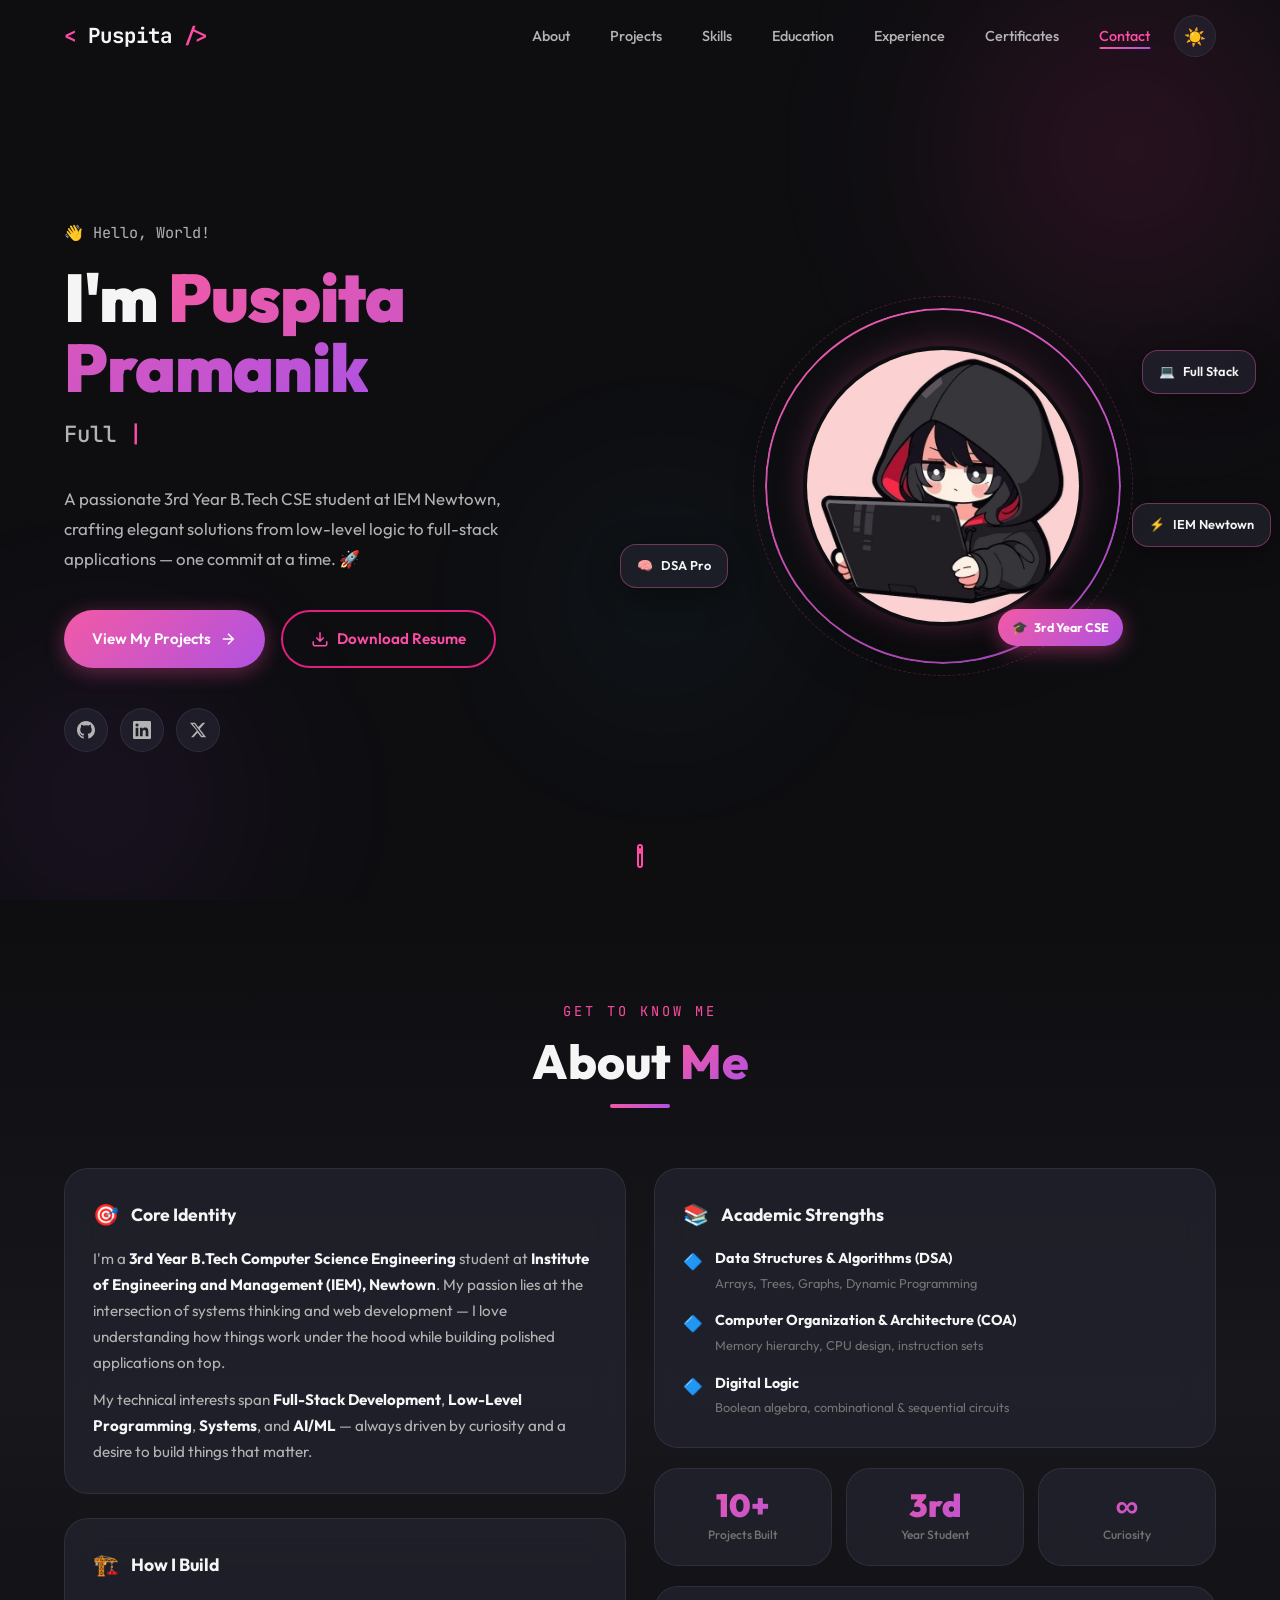
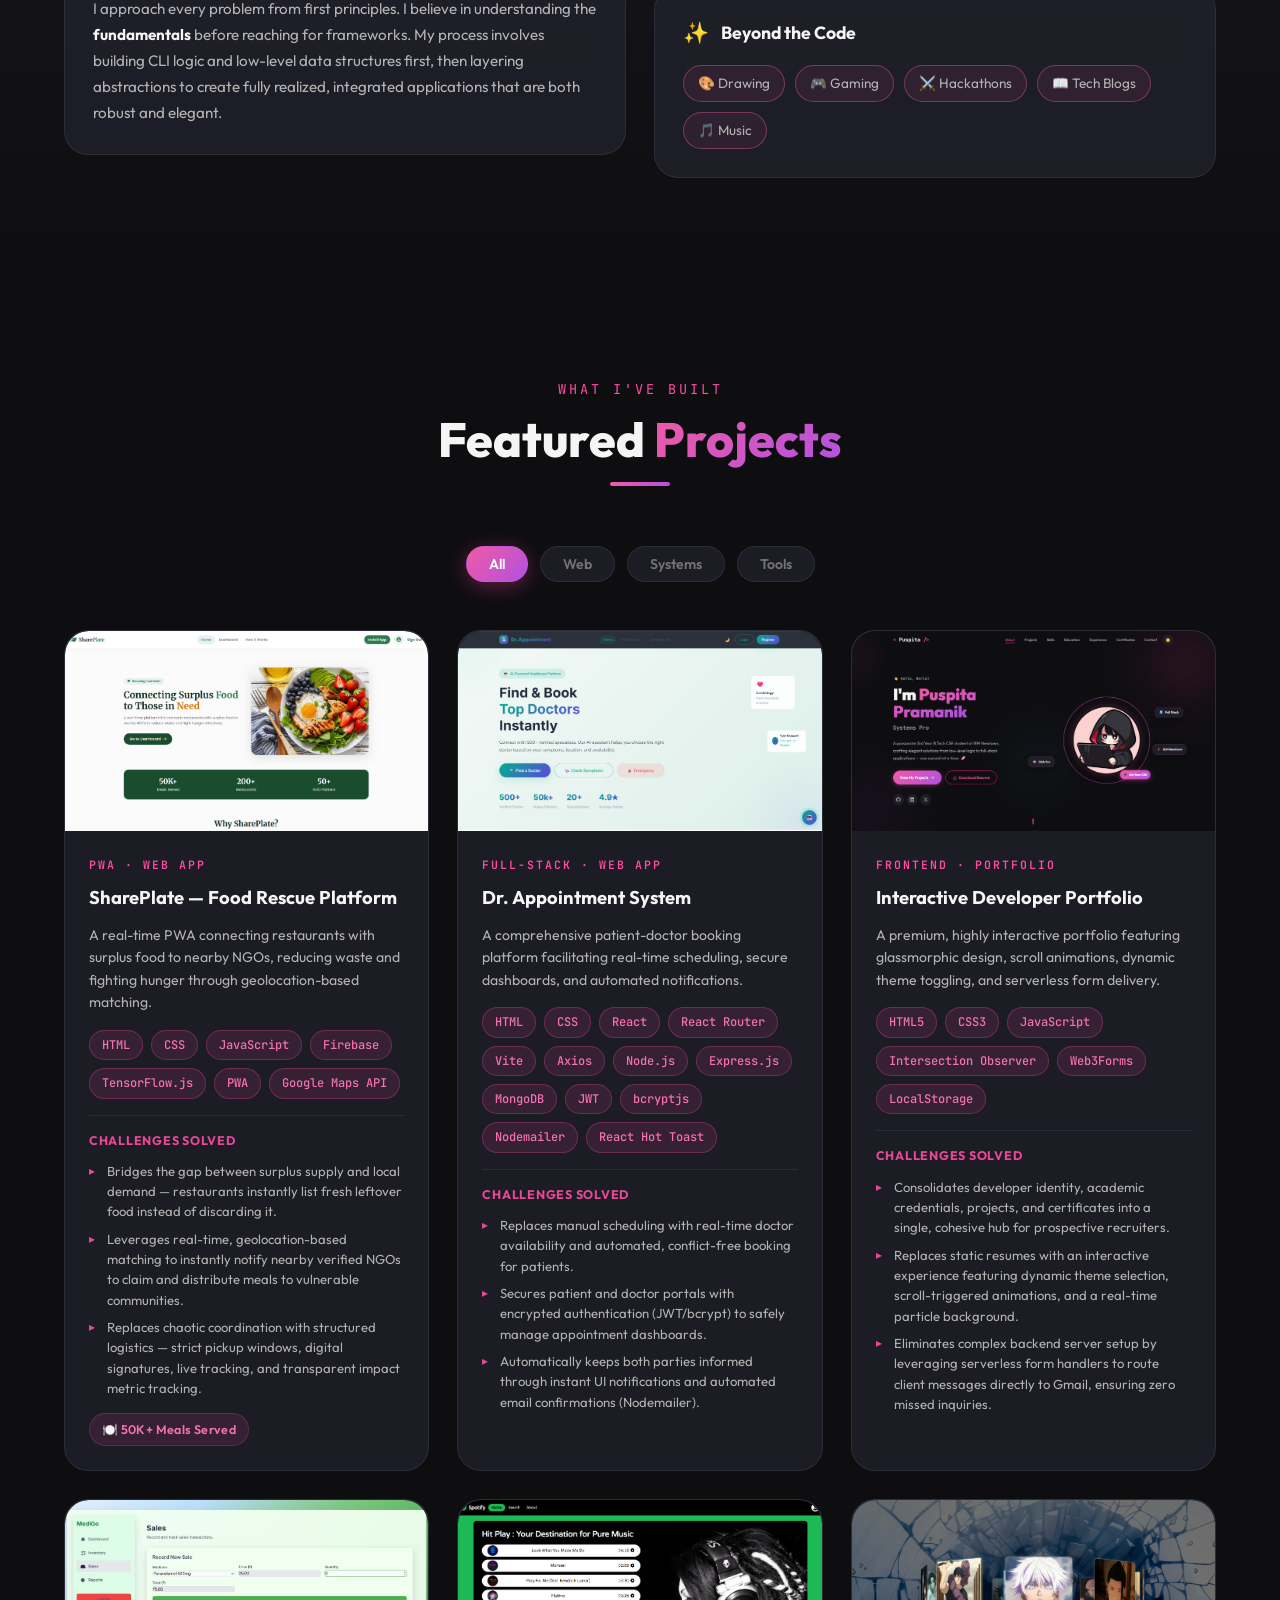
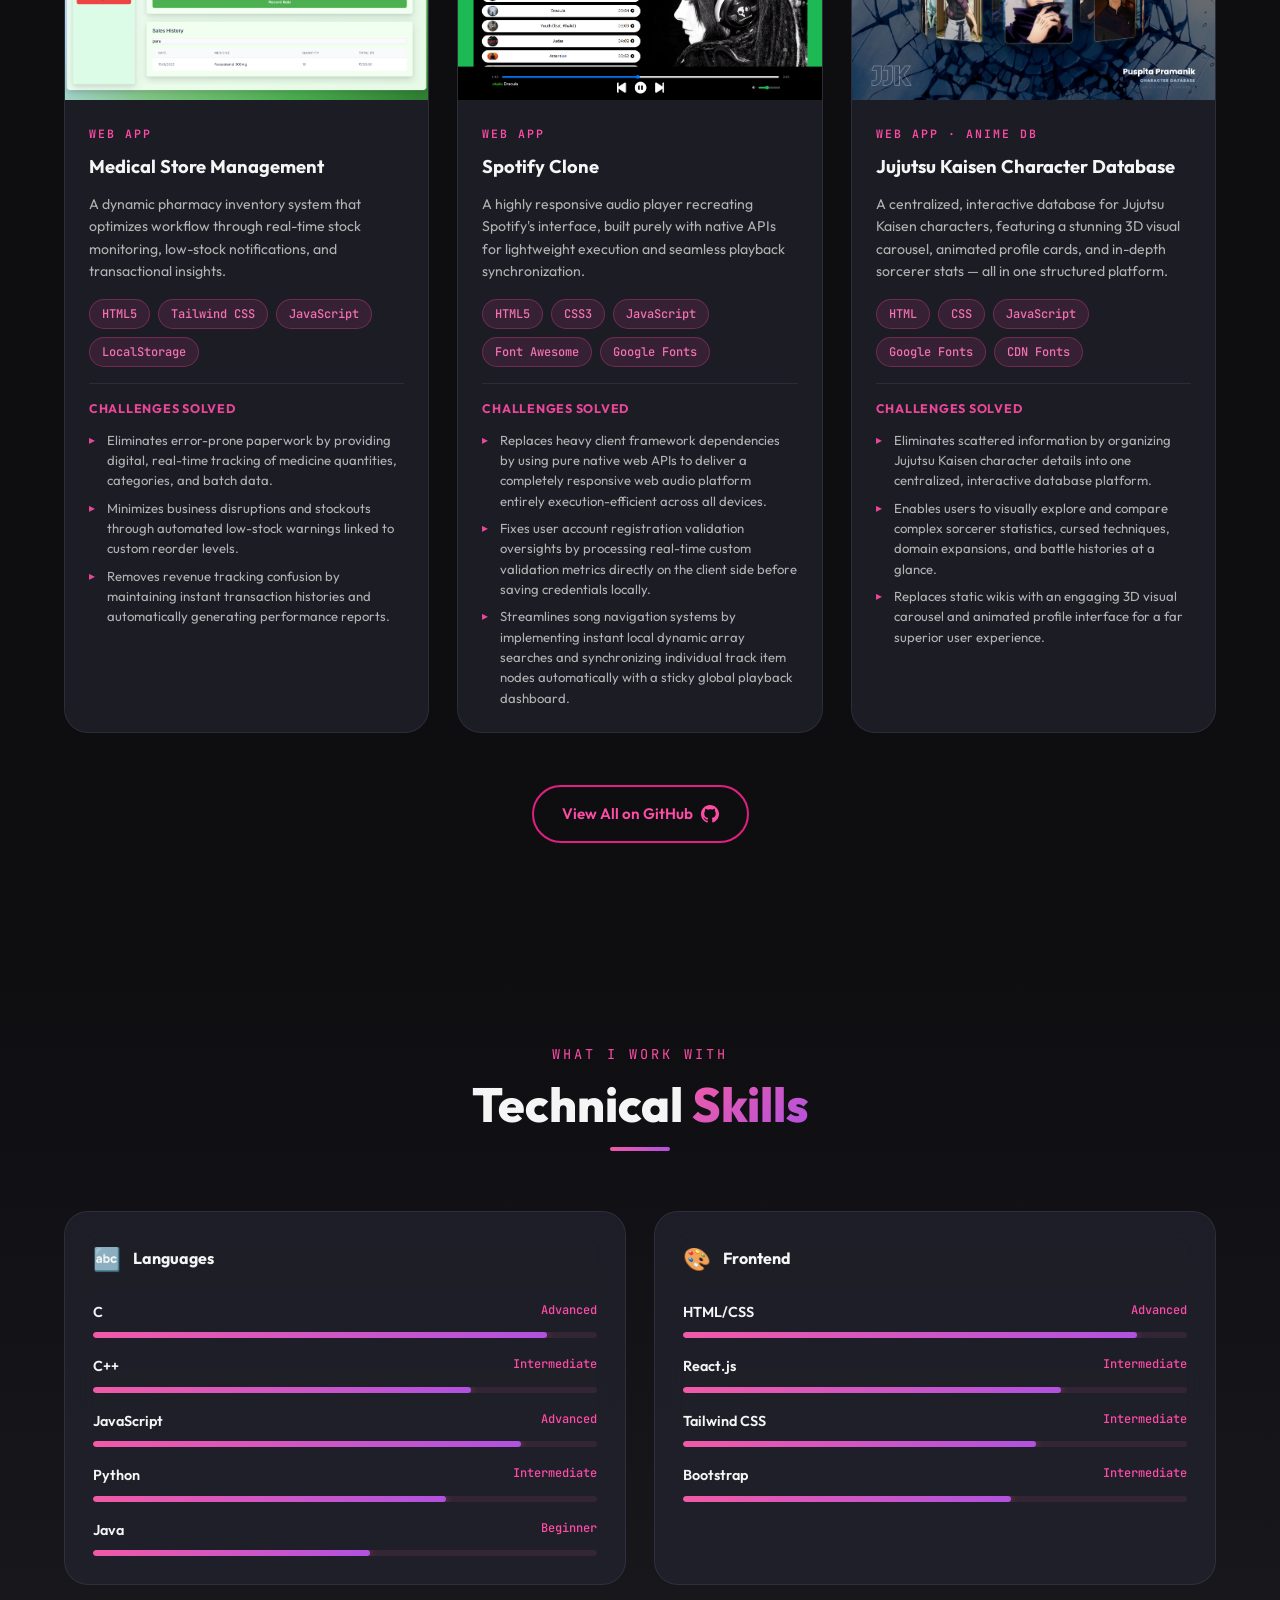
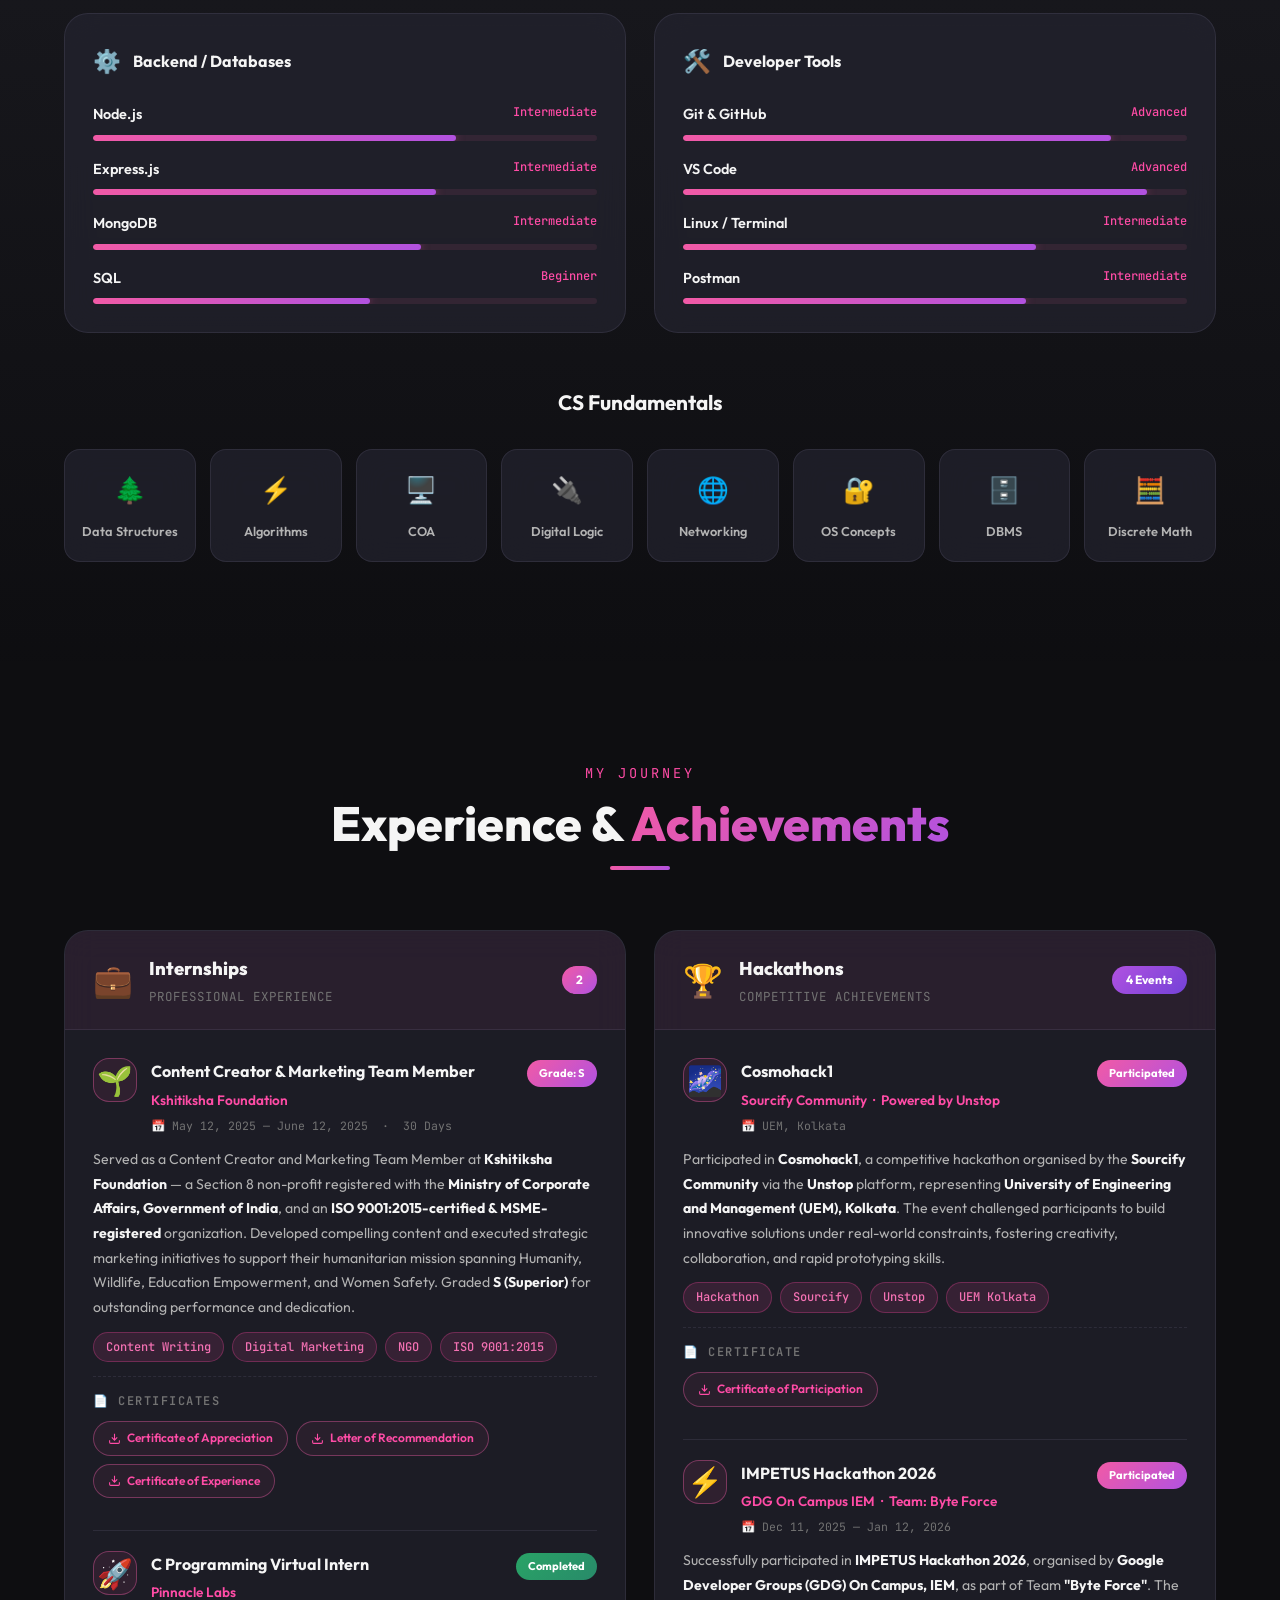
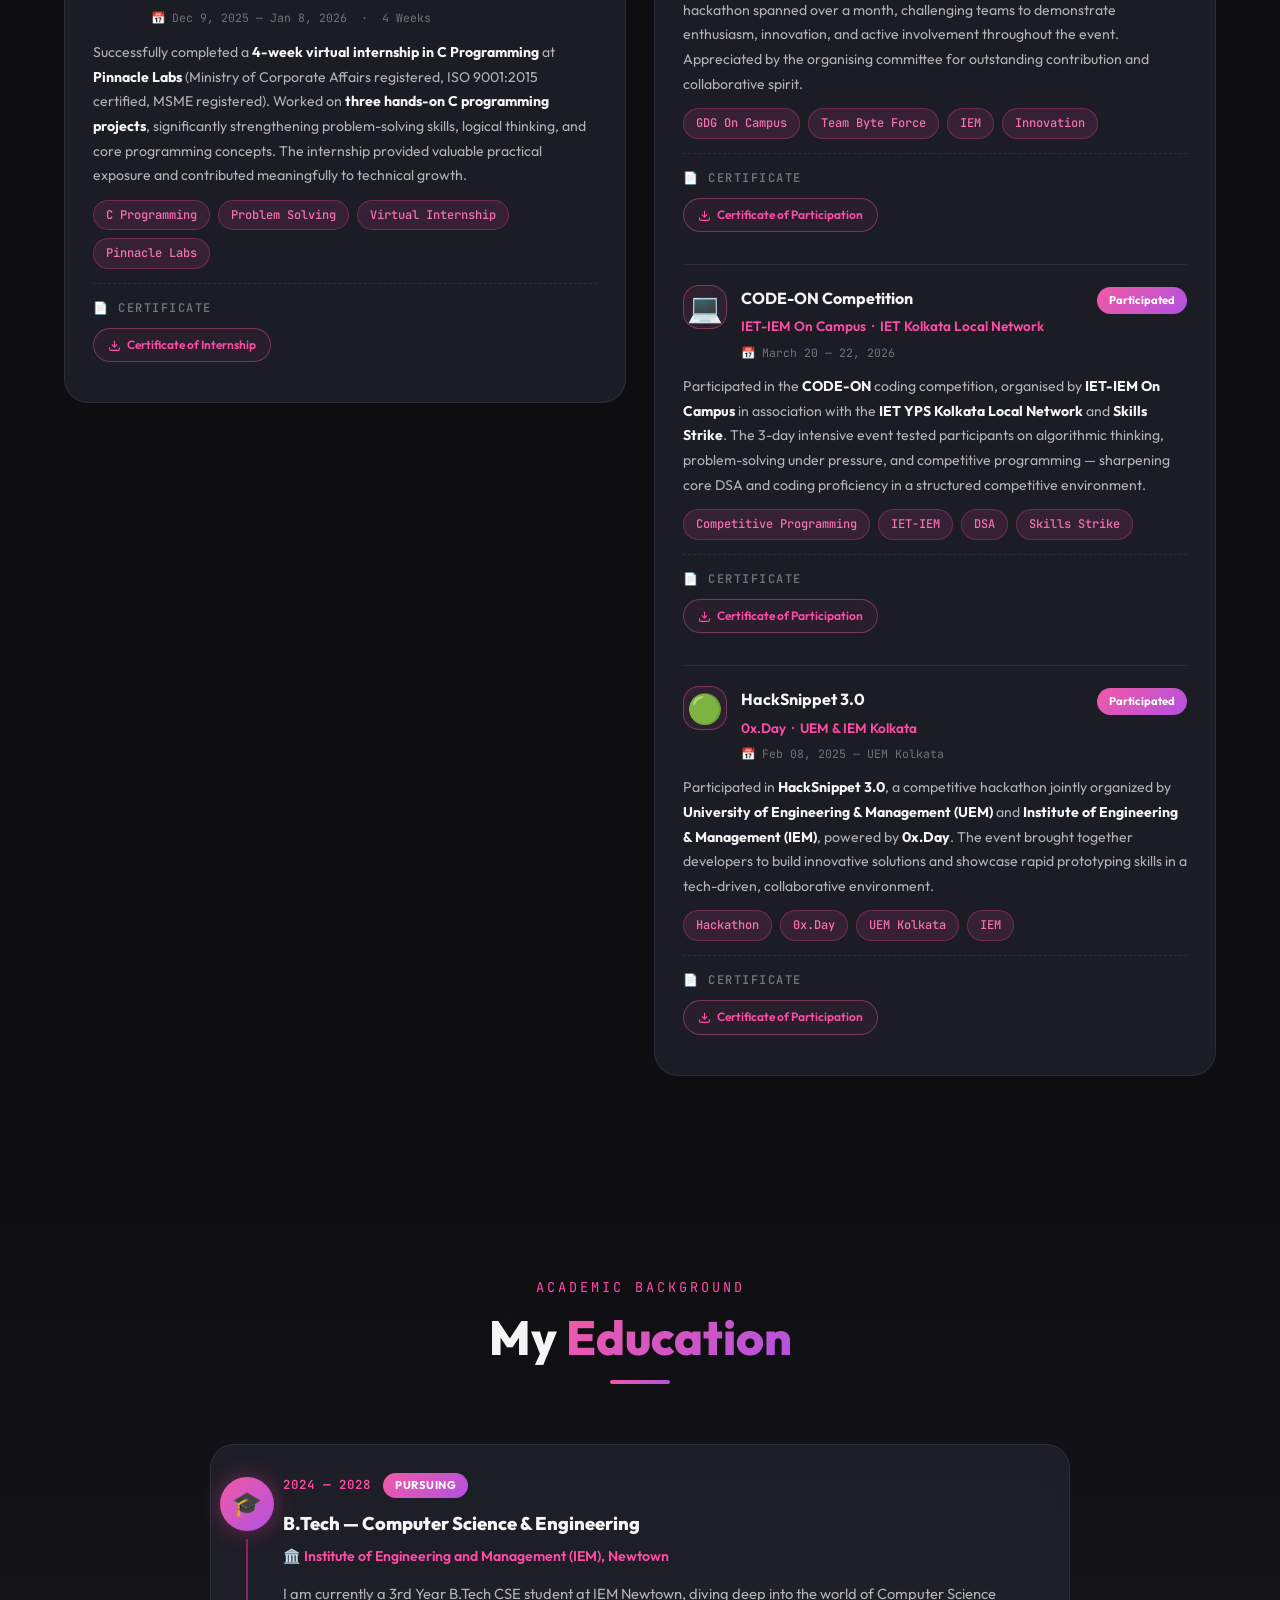
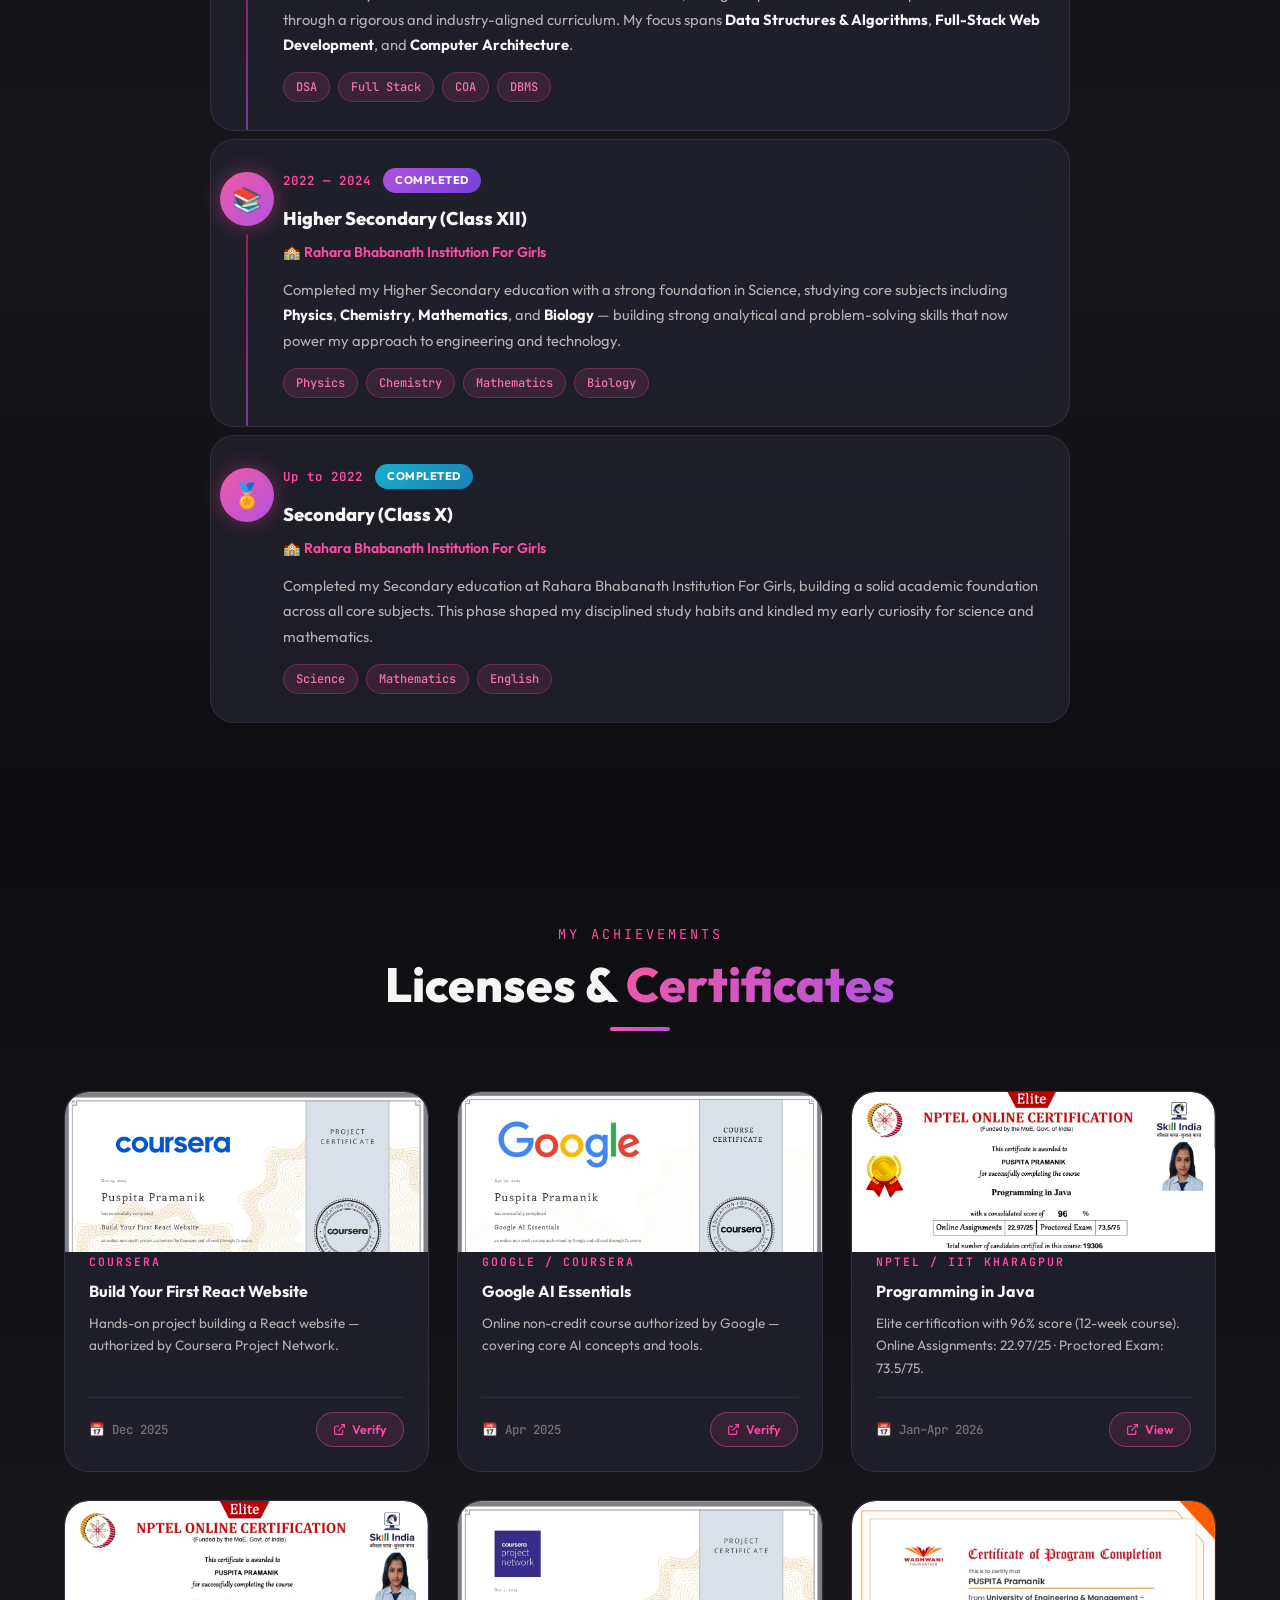
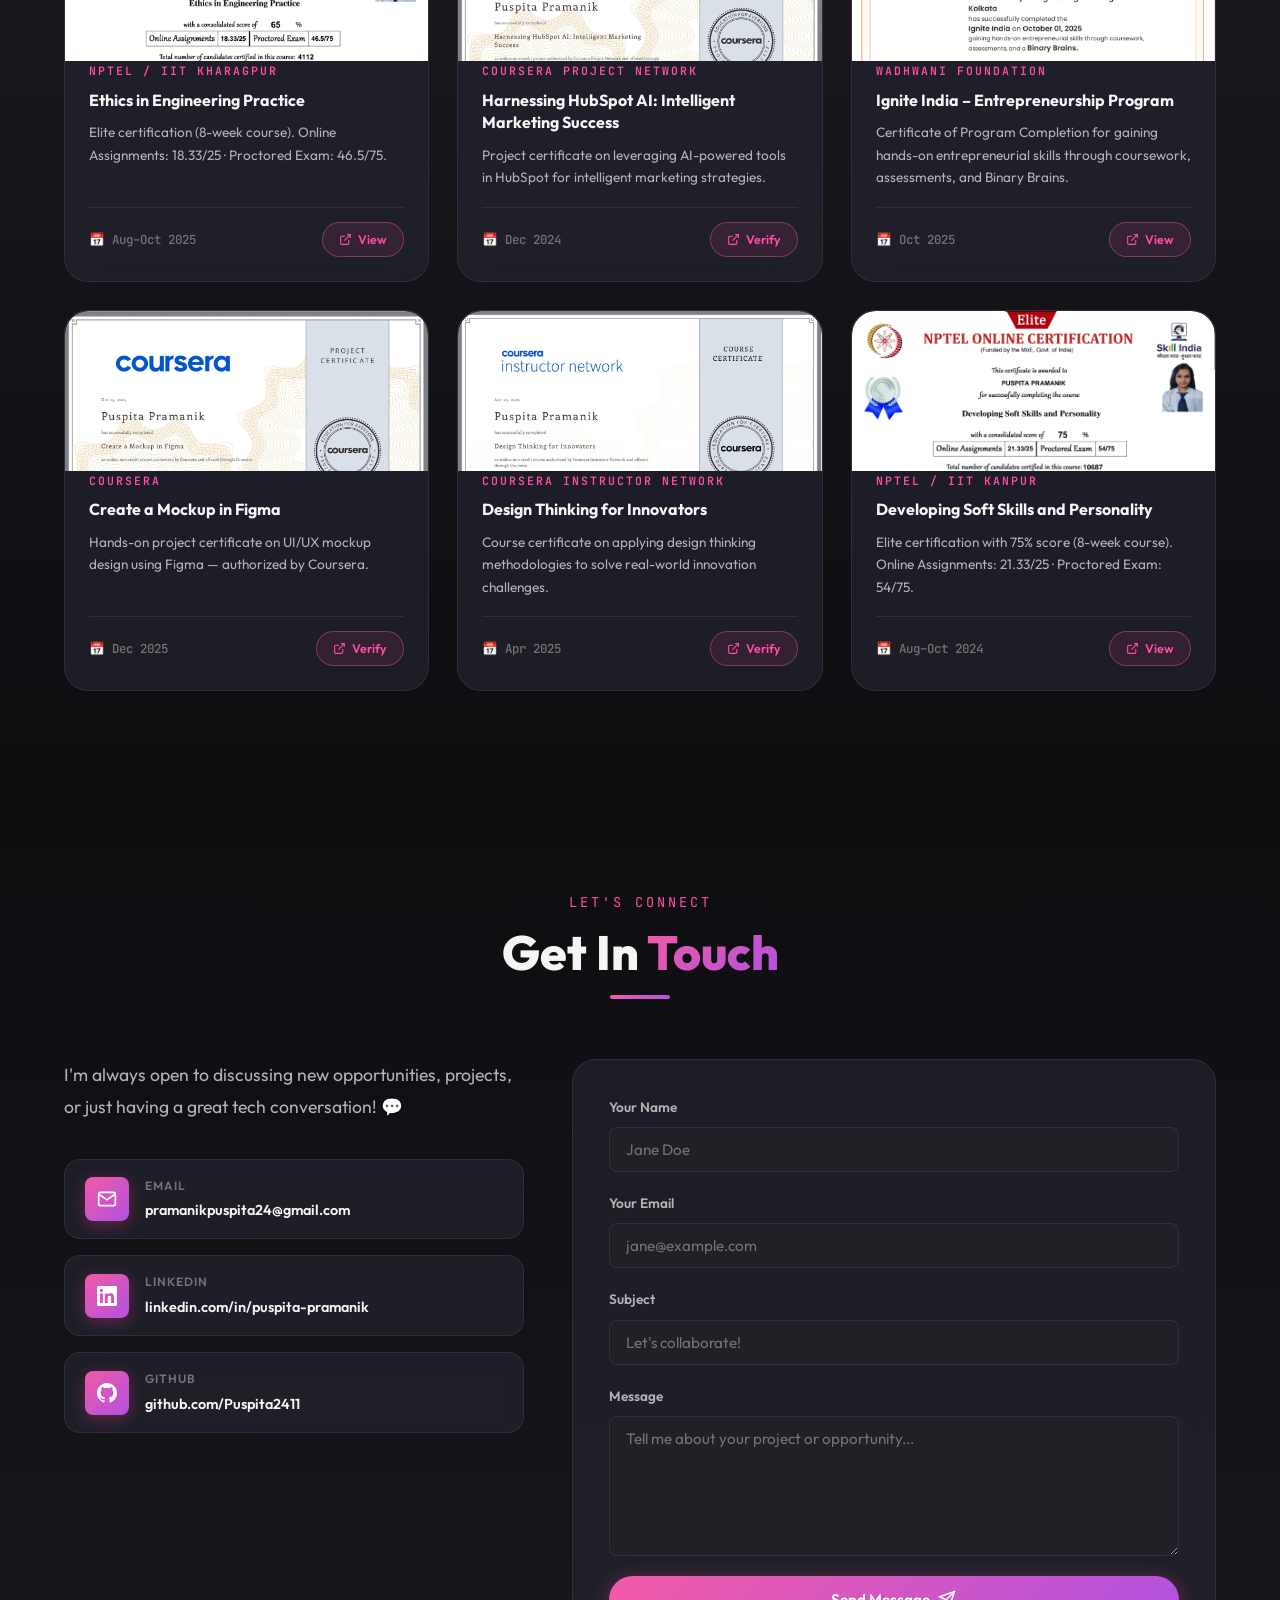
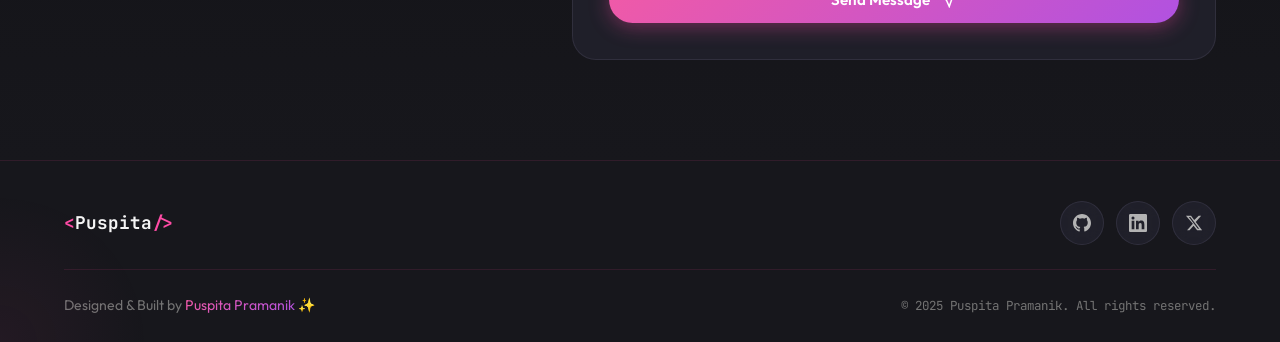
==== commit 1cd64f73: "feat: add Jujutsu Kaisen Character Database project to portfolio" ====
--- a/index.html
+++ b/index.html
@@ -396,6 +396,32 @@
           </div>
         </article>
 
+        <article class="project-card glass-card" data-category="web" id="project6">
+          <div class="project-img-wrap">
+            <img src="projects/jjk.png" alt="Jujutsu Kaisen Character Database" class="project-img" loading="lazy" />
+          </div>
+          <div class="project-info">
+            <span class="project-category-tag">Web App · Anime DB</span>
+            <h3 class="project-title">Jujutsu Kaisen Character Database</h3>
+            <p class="project-desc">A centralized, interactive database for Jujutsu Kaisen characters, featuring a stunning 3D visual carousel, animated profile cards, and in-depth sorcerer stats — all in one structured platform.</p>
+            <div class="tech-stack">
+              <span class="tech-badge">HTML</span>
+              <span class="tech-badge">CSS</span>
+              <span class="tech-badge">JavaScript</span>
+              <span class="tech-badge">Google Fonts</span>
+              <span class="tech-badge">CDN Fonts</span>
+            </div>
+            <div class="project-challenges">
+              <p class="challenges-title">Challenges Solved</p>
+              <ul class="challenges-list">
+                <li>Eliminates scattered information by organizing Jujutsu Kaisen character details into one centralized, interactive database platform.</li>
+                <li>Enables users to visually explore and compare complex sorcerer statistics, cursed techniques, domain expansions, and battle histories at a glance.</li>
+                <li>Replaces static wikis with an engaging 3D visual carousel and animated profile interface for a far superior user experience.</li>
+              </ul>
+            </div>
+          </div>
+        </article>
+
       </div>
 
       <div class="projects-more">
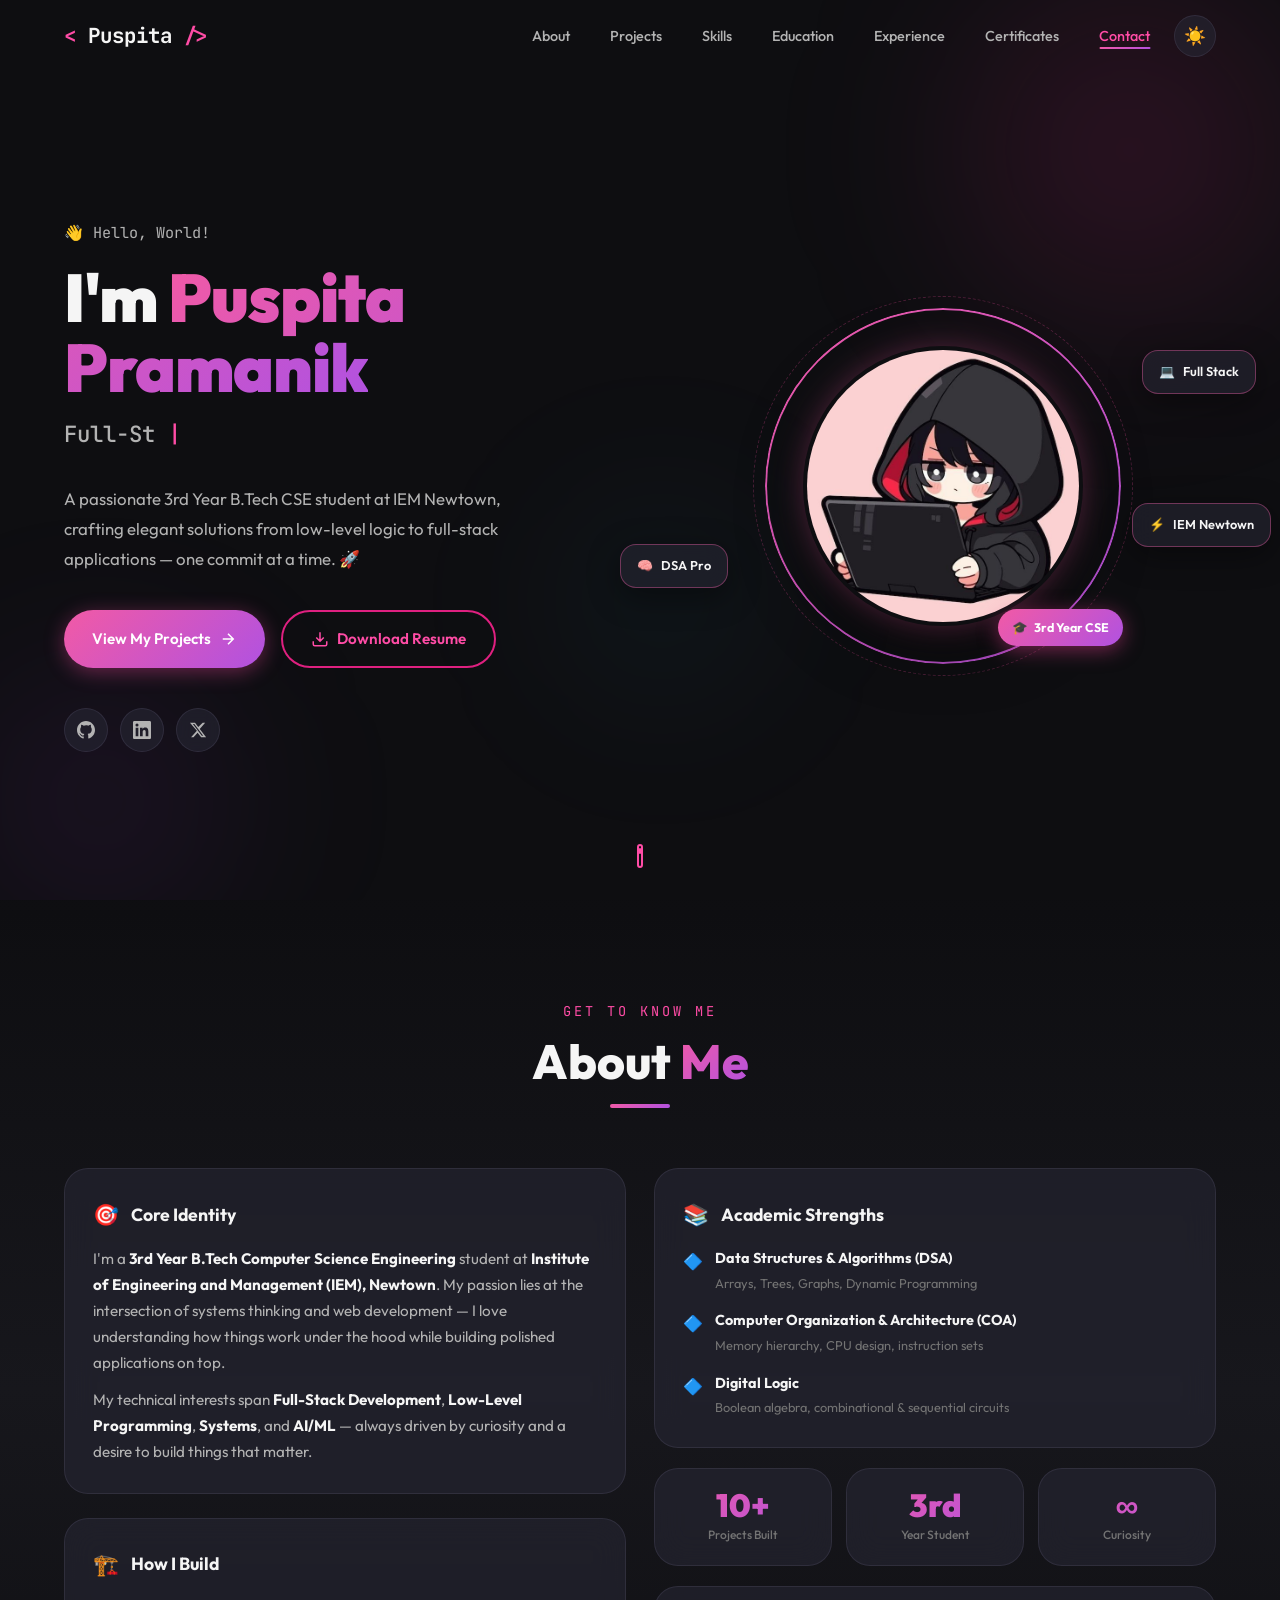
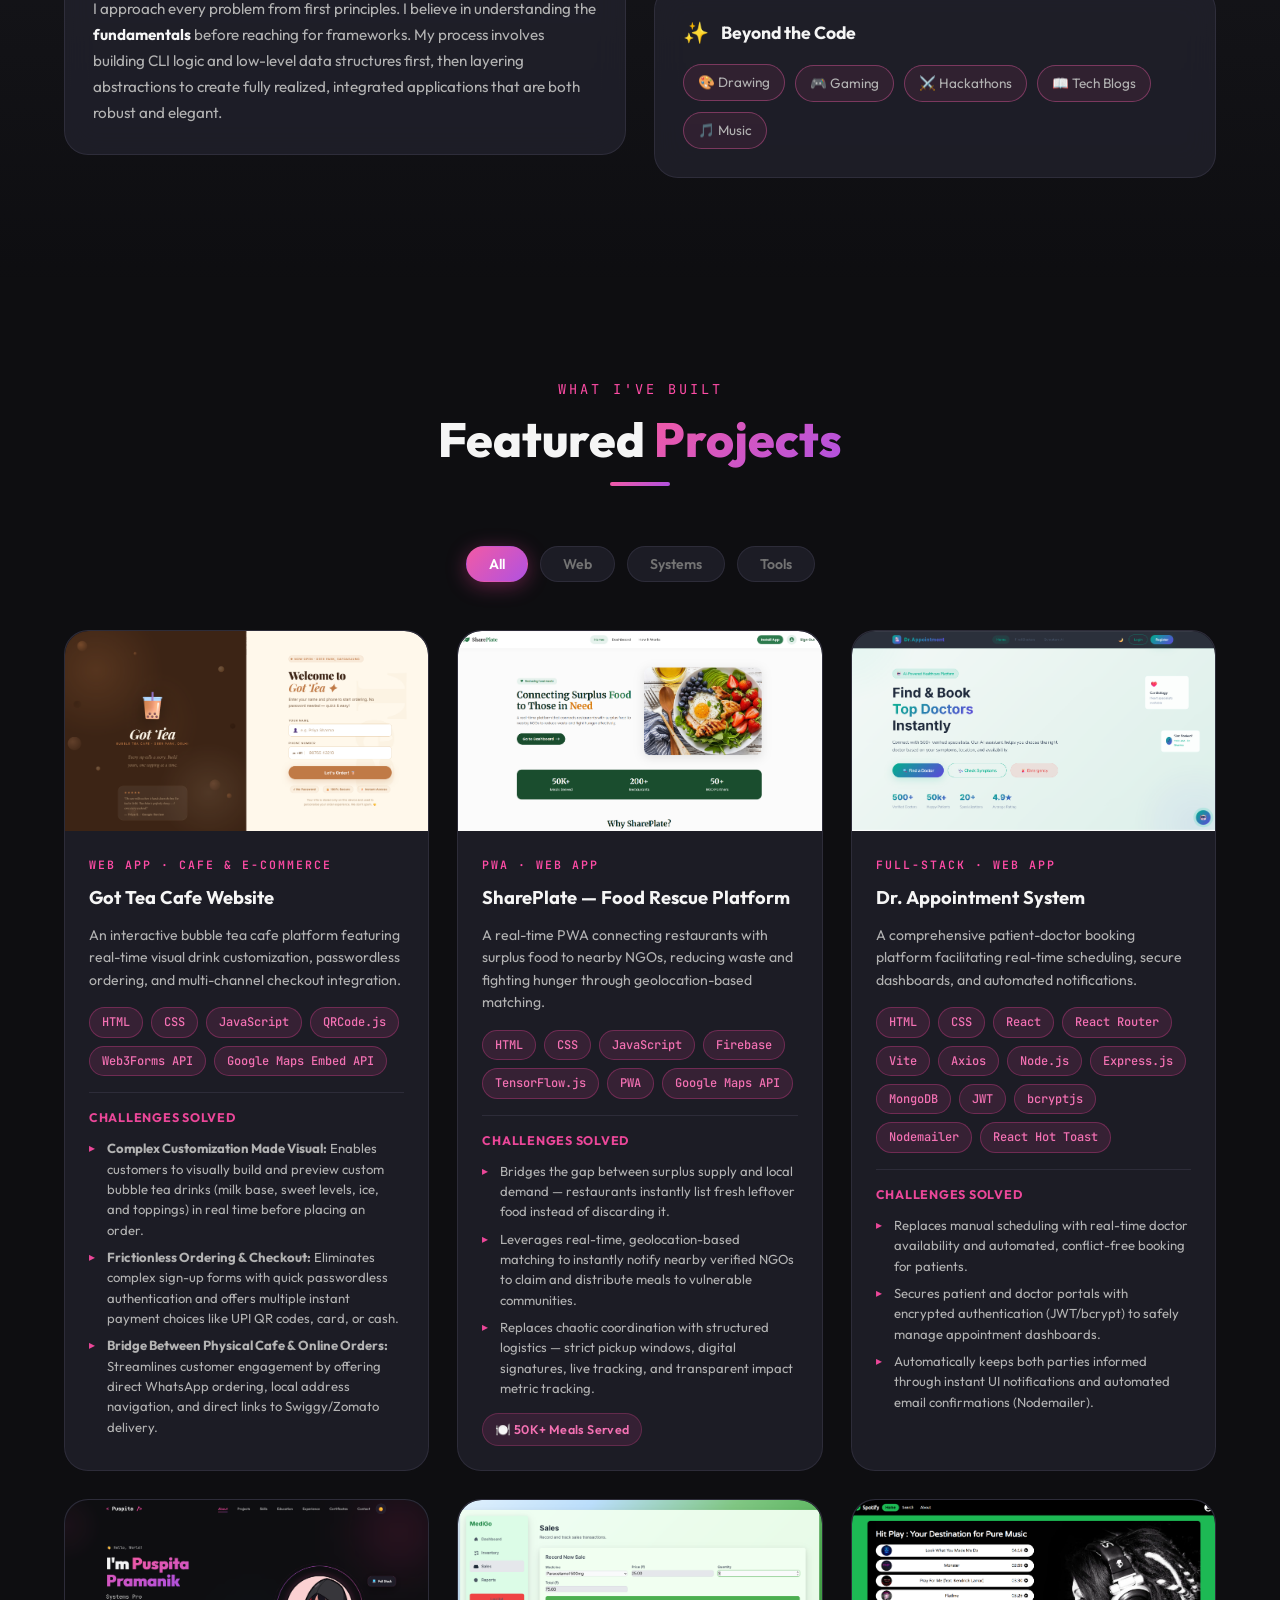
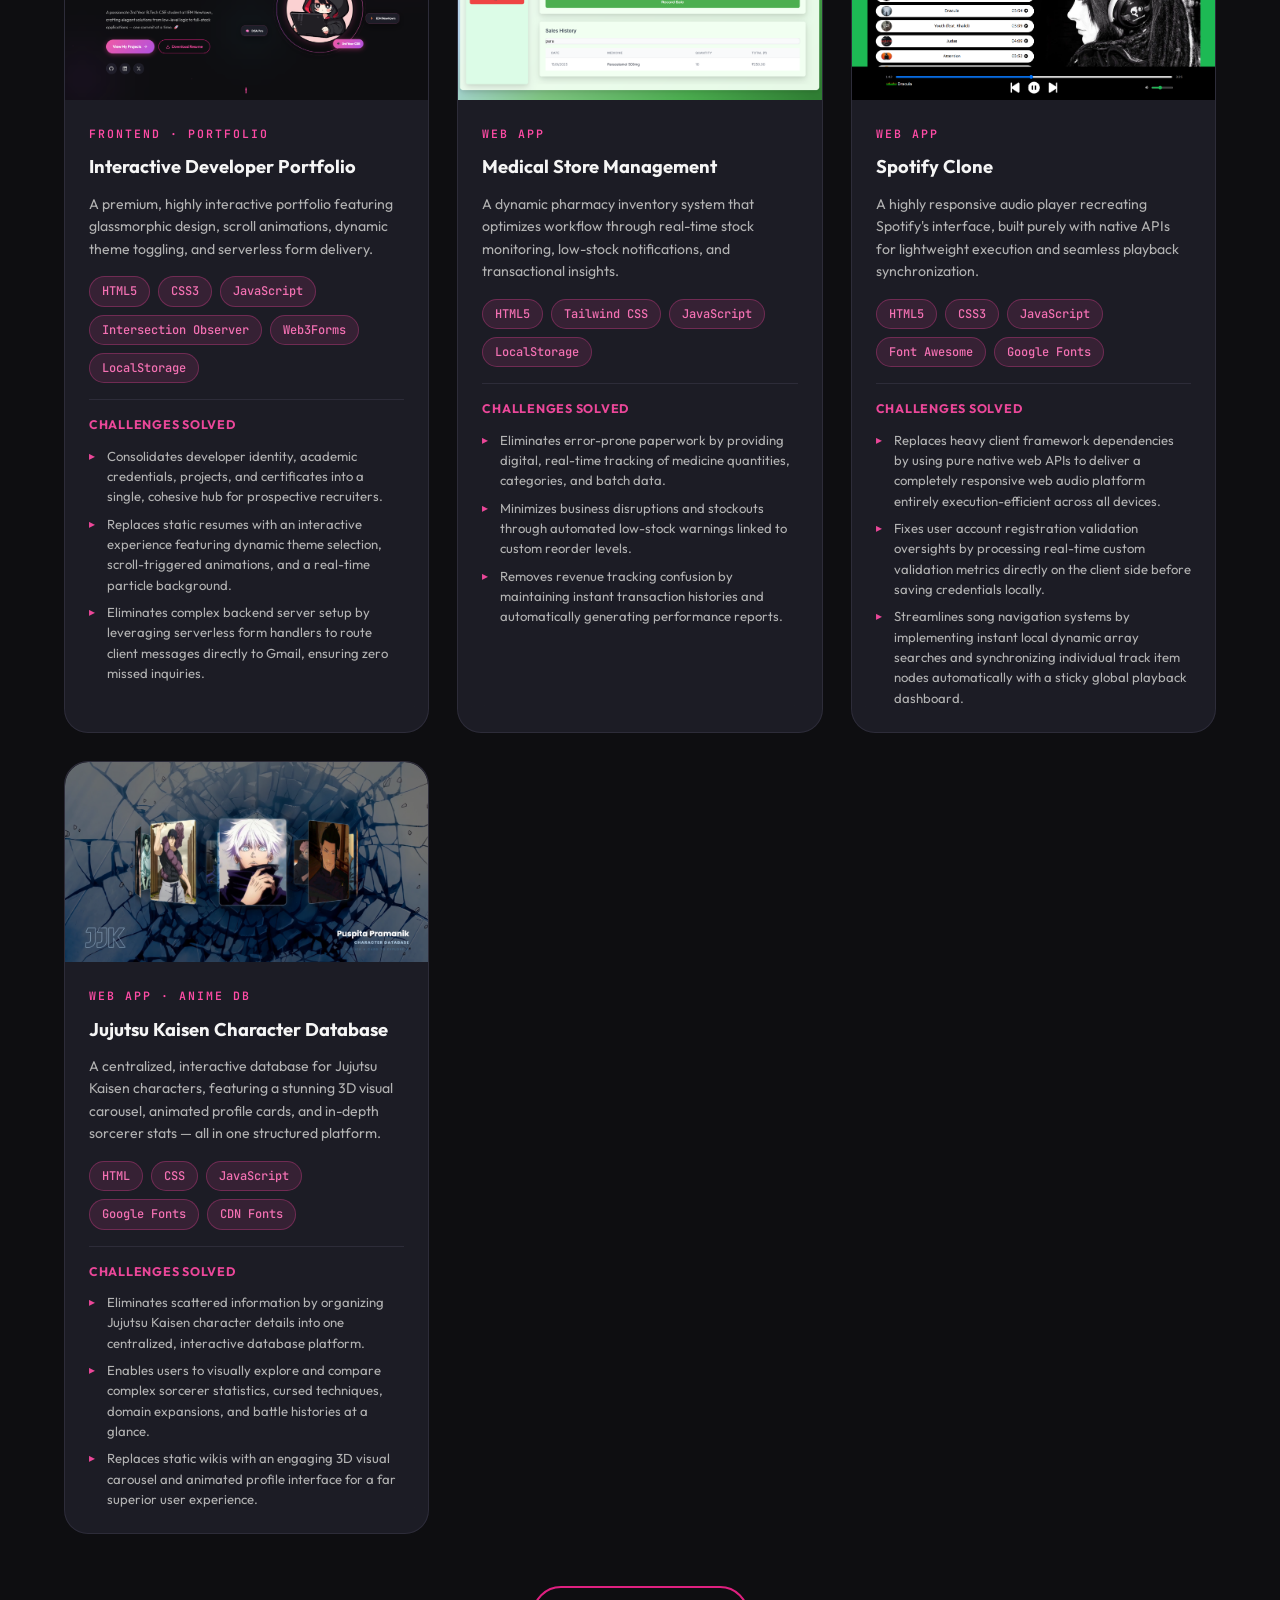
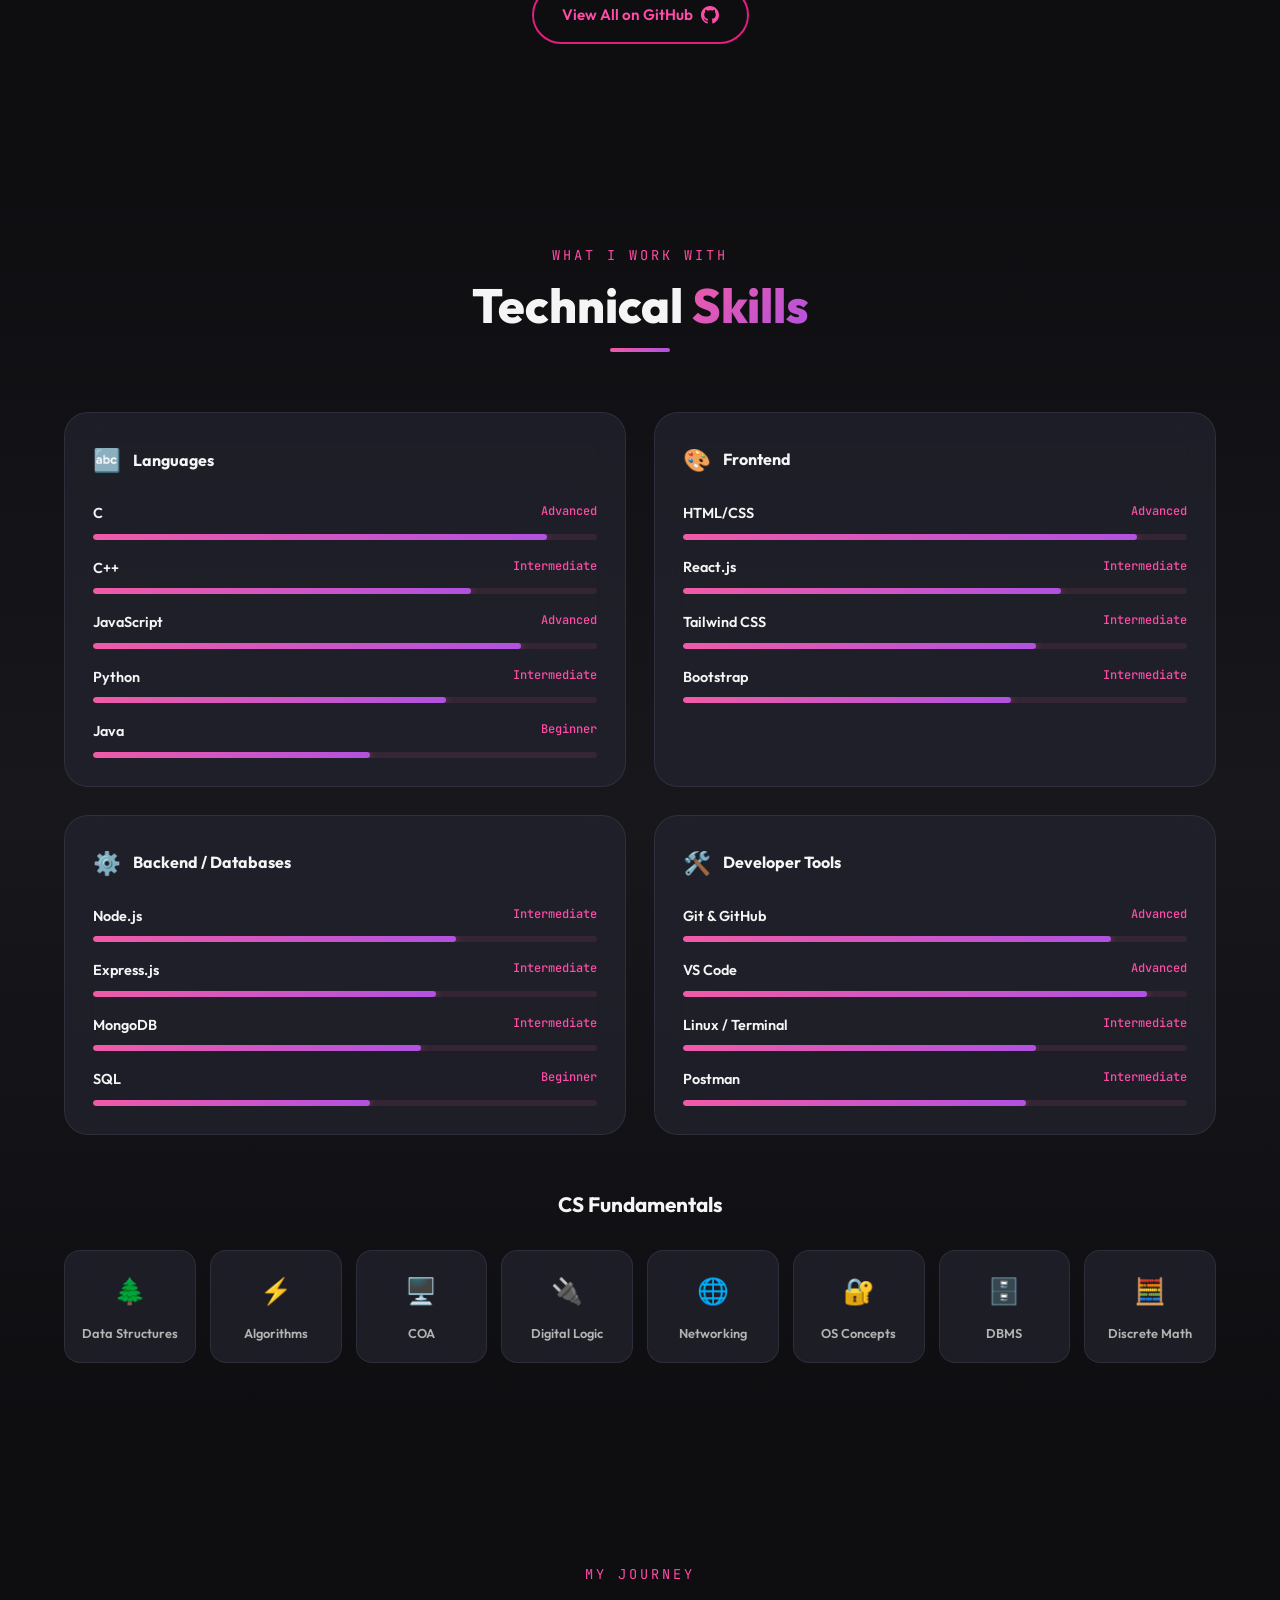
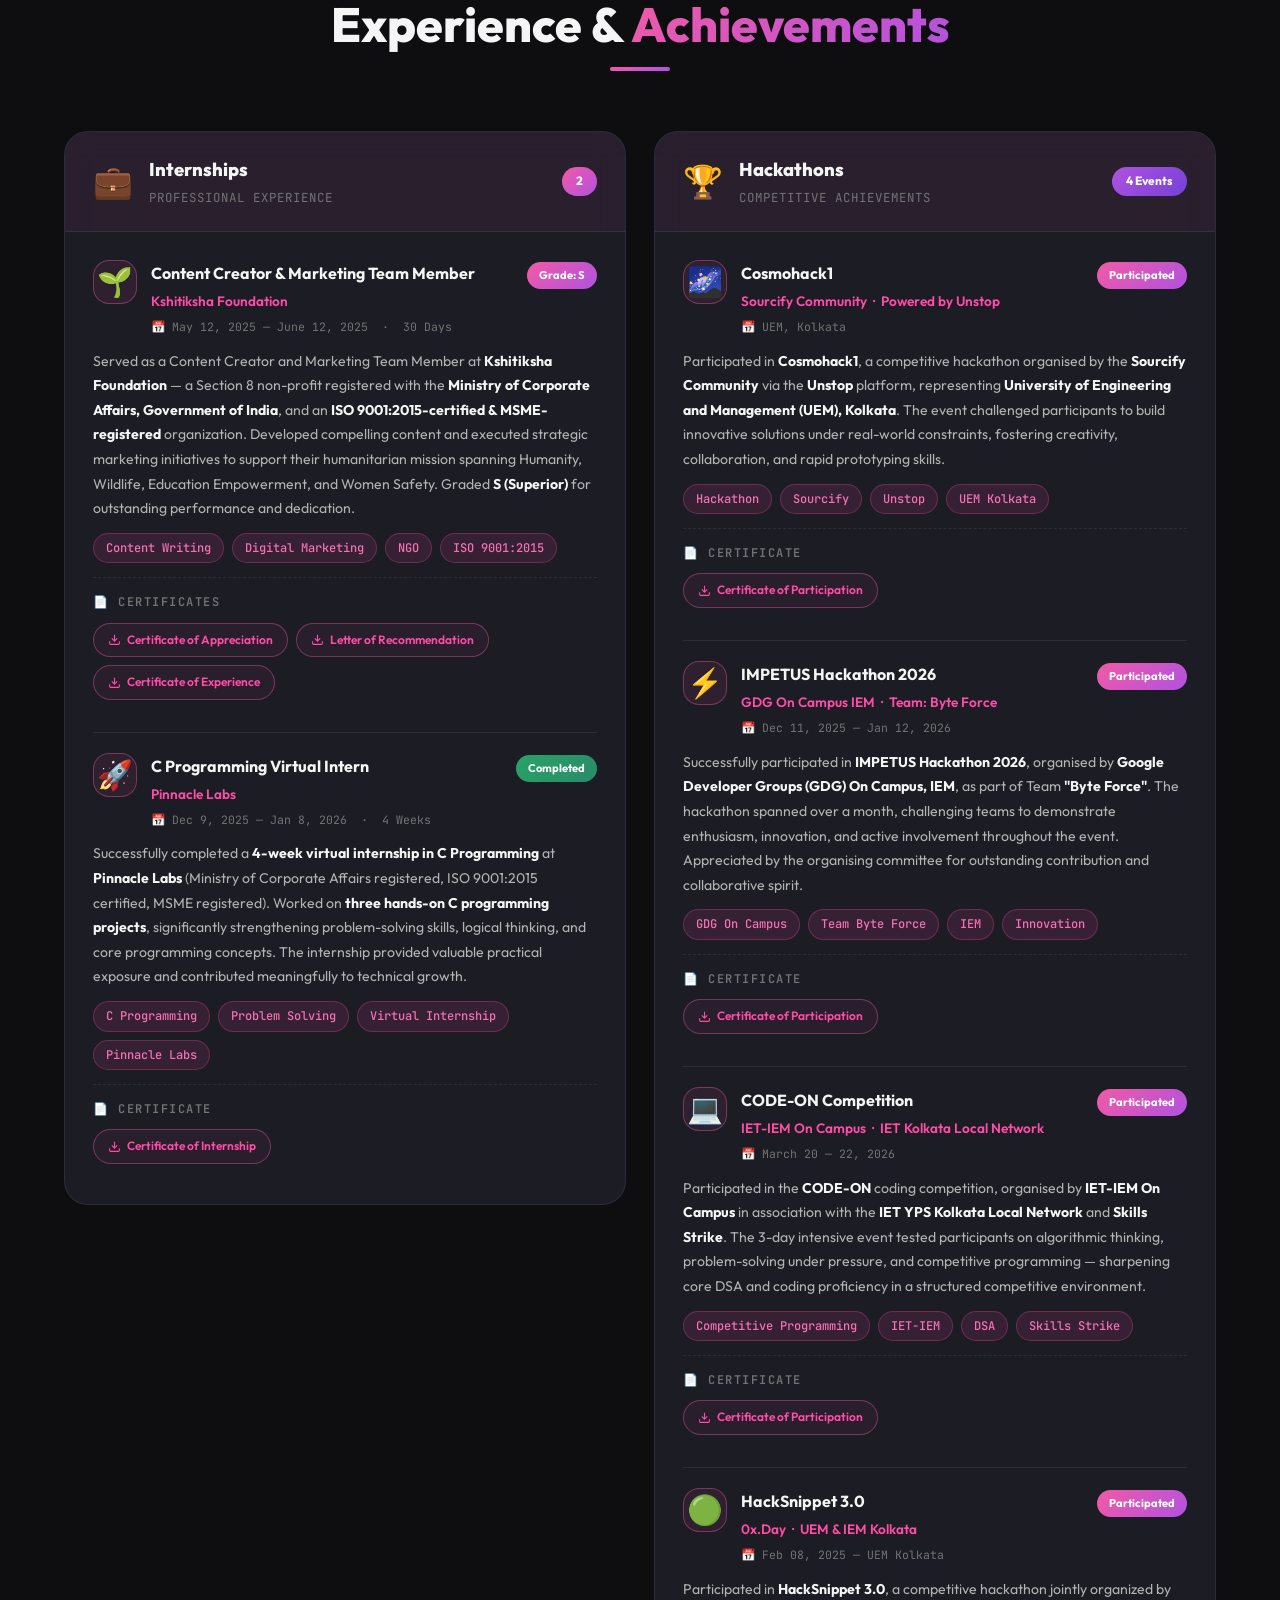
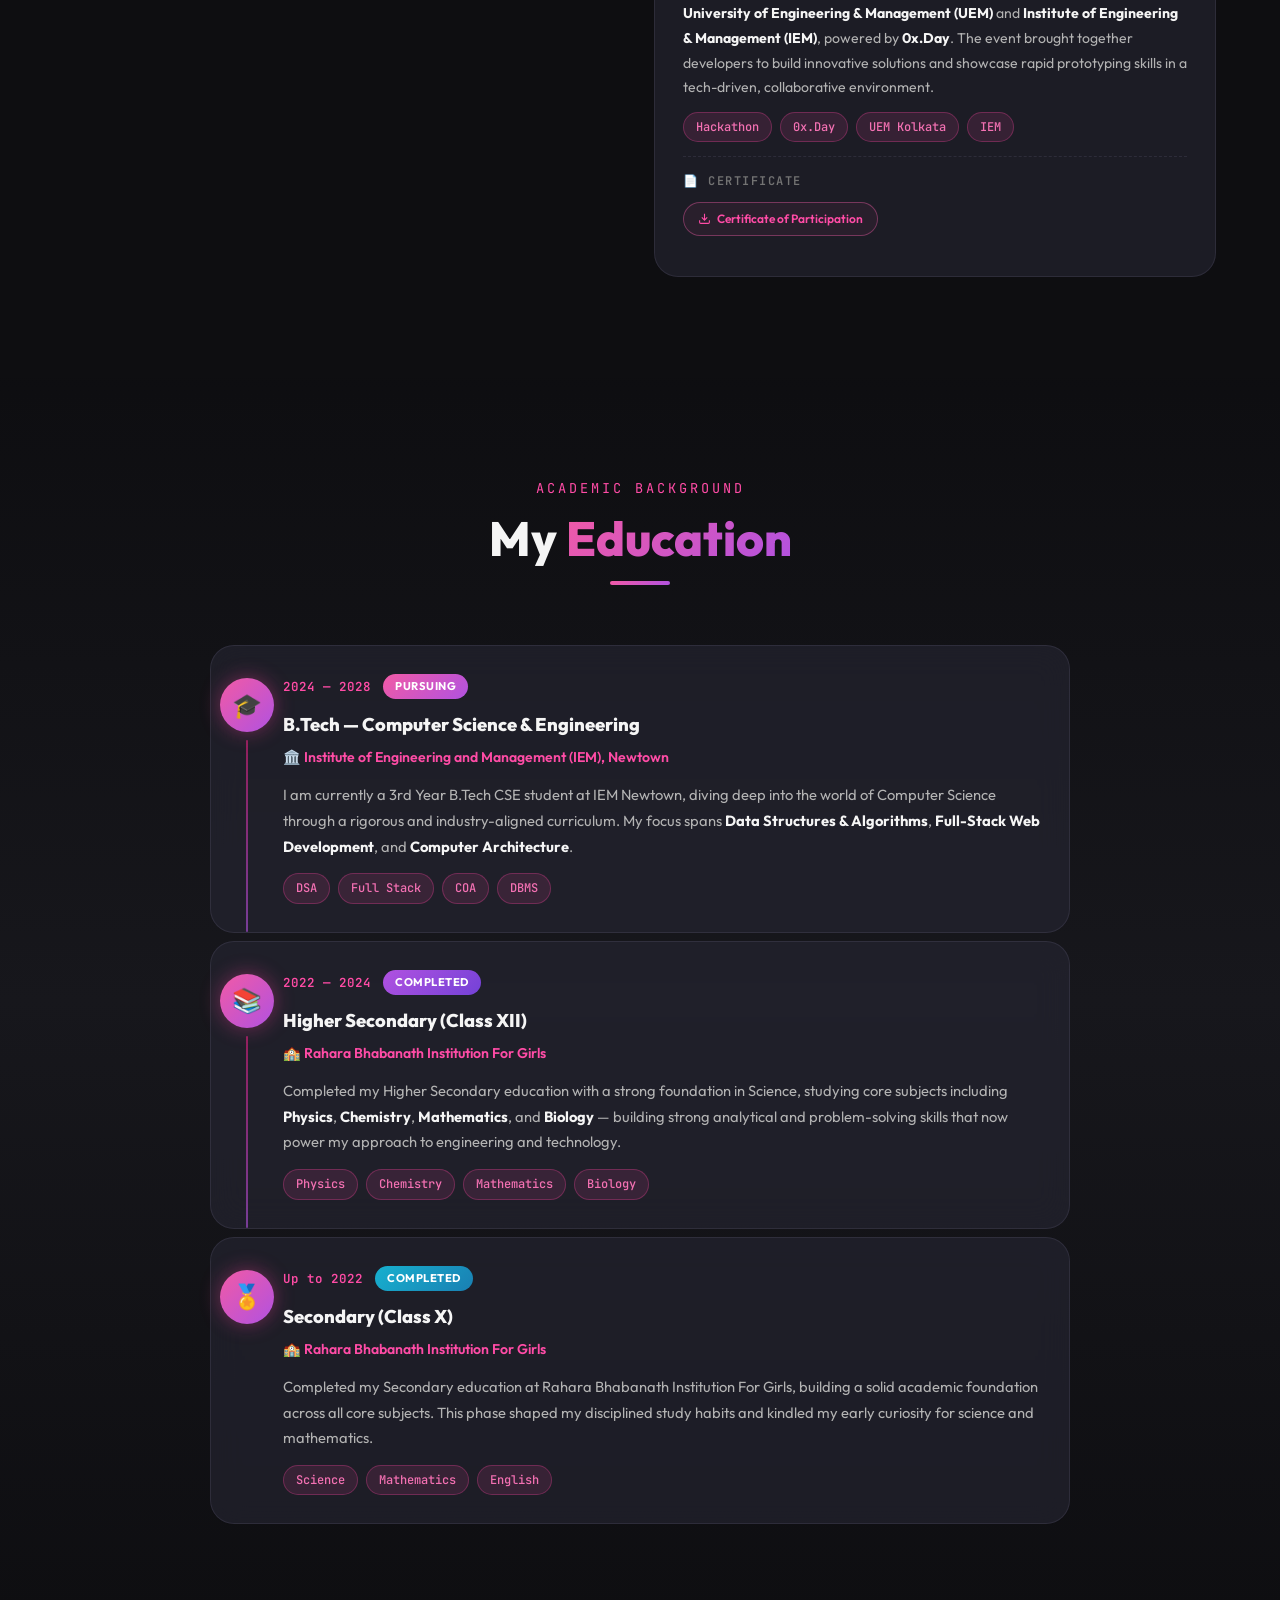
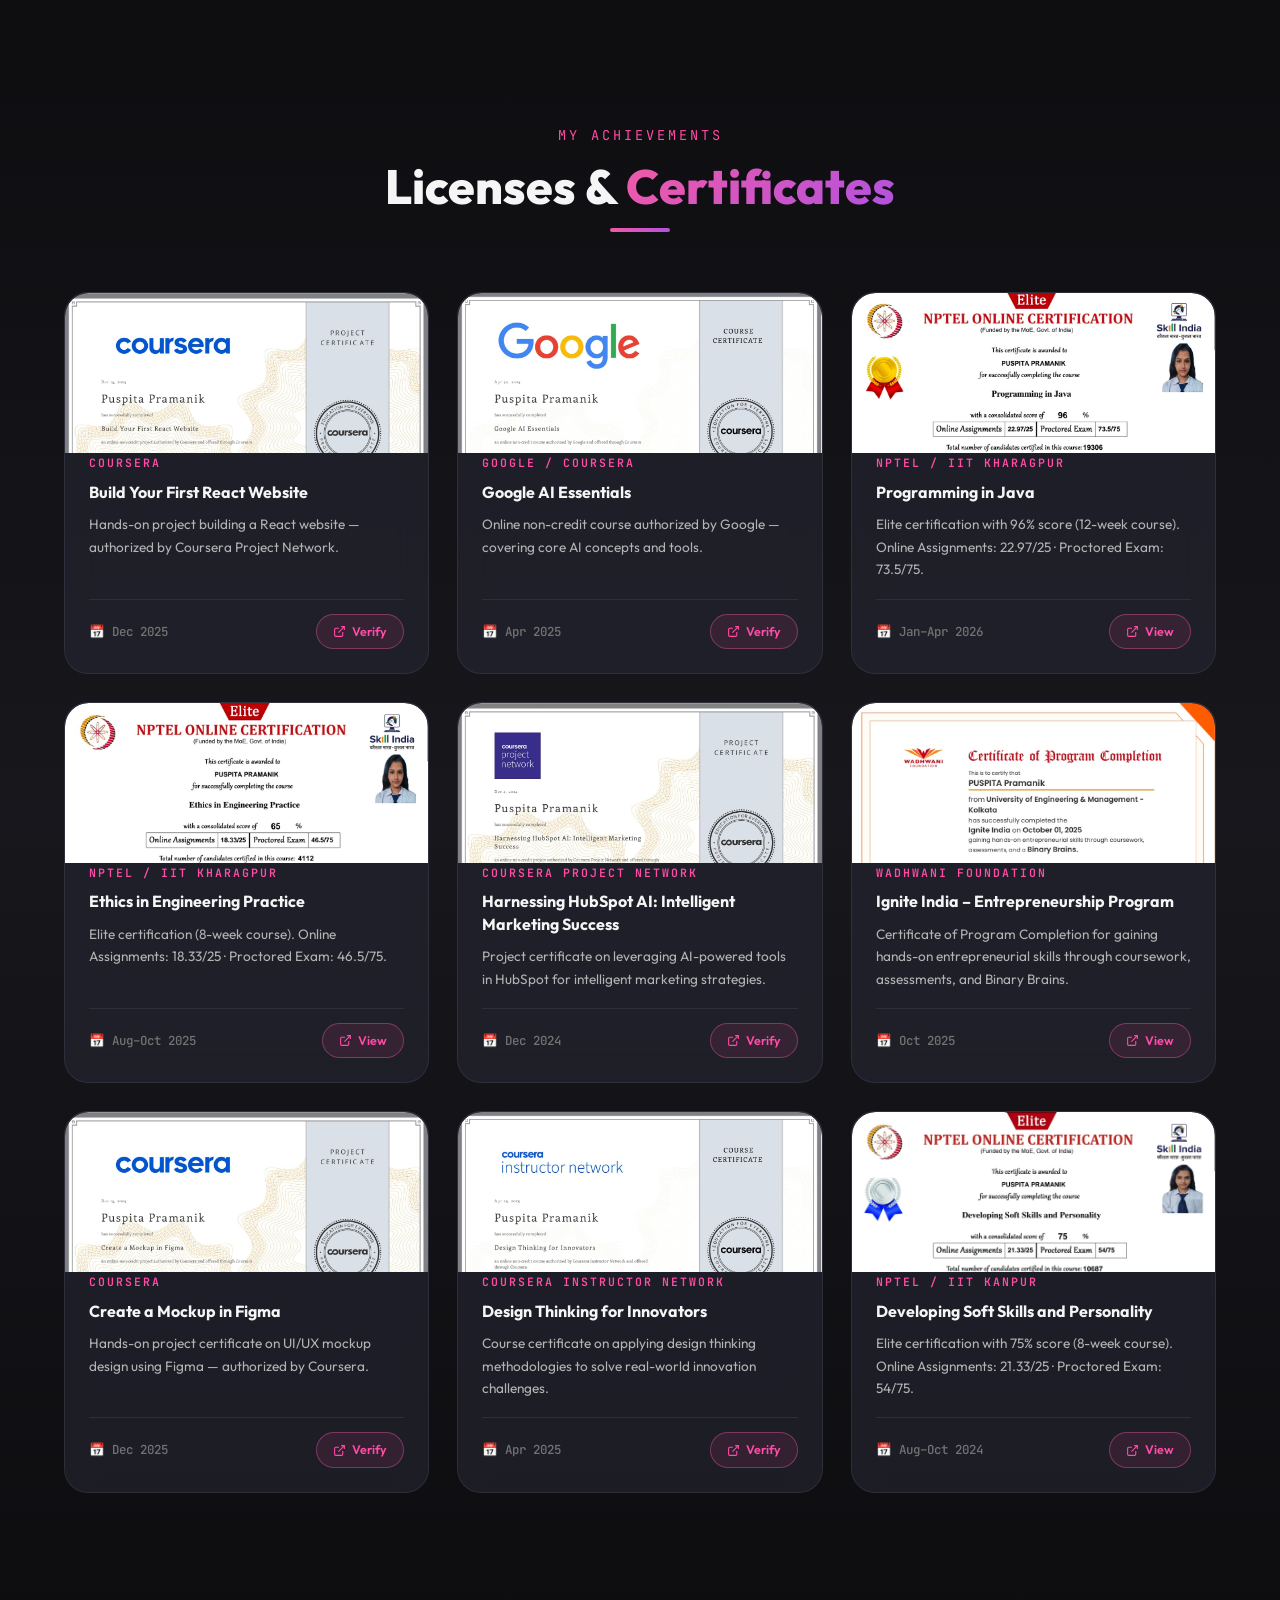
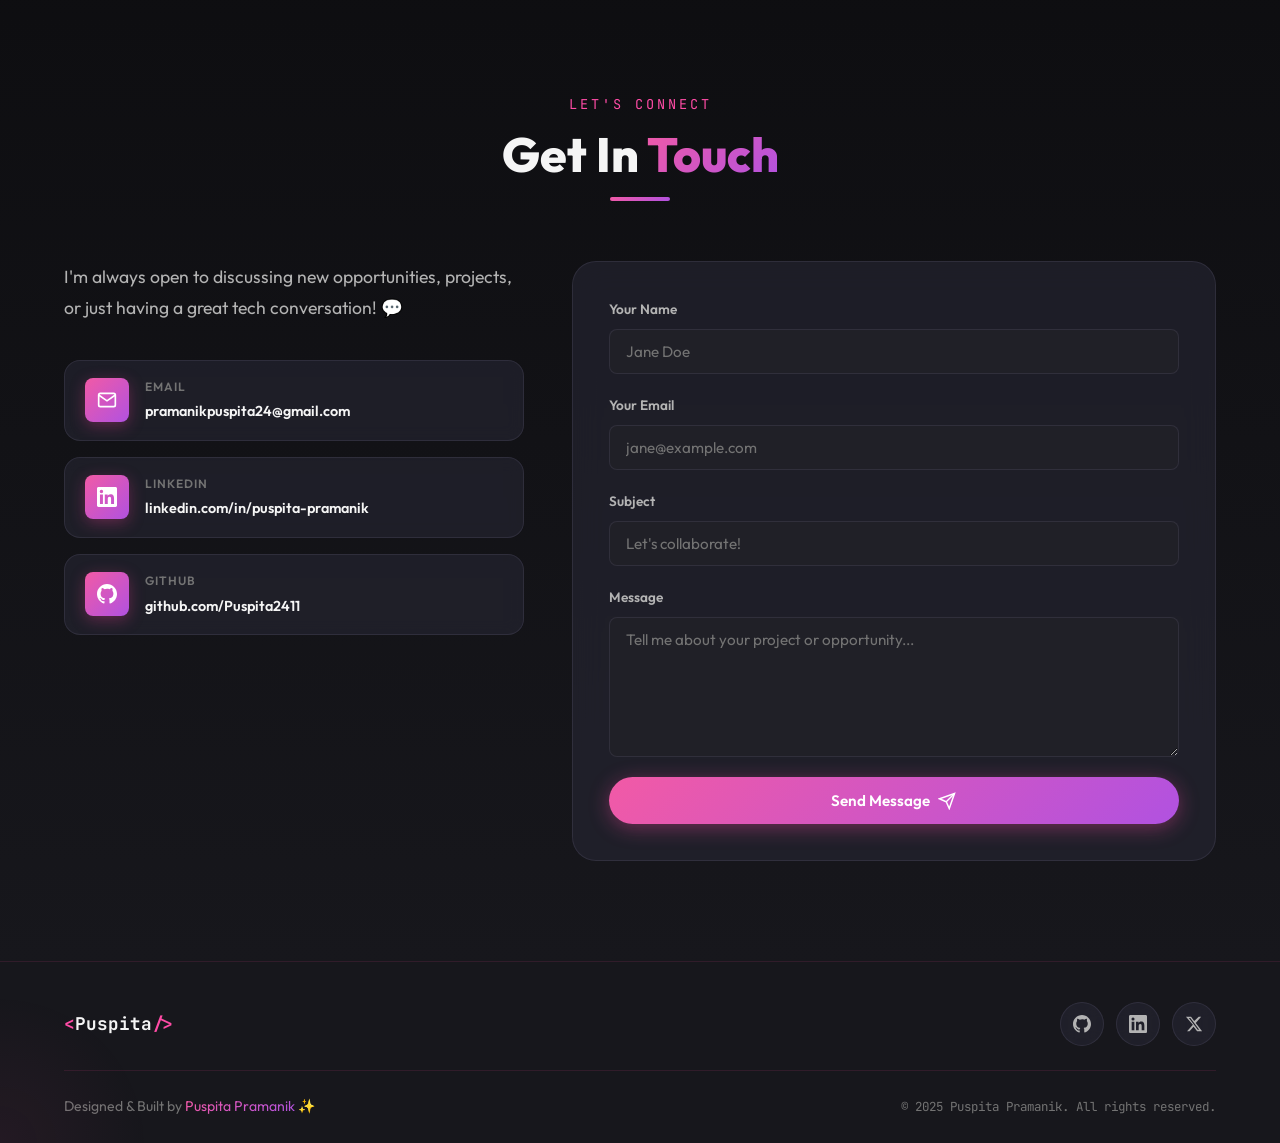
==== commit 4f5b9e0c: "Add Got Tea Cafe Website project to portfolio" ====
--- a/index.html
+++ b/index.html
@@ -253,6 +253,33 @@
 
       <div class="projects-grid" id="projectsGrid">
 
+        <article class="project-card glass-card" data-category="web" id="project7">
+          <div class="project-img-wrap">
+            <img src="projects/got tea.png" alt="Got Tea Cafe Website" class="project-img" loading="lazy" />
+          </div>
+          <div class="project-info">
+            <span class="project-category-tag">Web App · Cafe & E-Commerce</span>
+            <h3 class="project-title">Got Tea Cafe Website</h3>
+            <p class="project-desc">An interactive bubble tea cafe platform featuring real-time visual drink customization, passwordless ordering, and multi-channel checkout integration.</p>
+            <div class="tech-stack">
+              <span class="tech-badge">HTML</span>
+              <span class="tech-badge">CSS</span>
+              <span class="tech-badge">JavaScript</span>
+              <span class="tech-badge">QRCode.js</span>
+              <span class="tech-badge">Web3Forms API</span>
+              <span class="tech-badge">Google Maps Embed API</span>
+            </div>
+            <div class="project-challenges">
+              <p class="challenges-title">Challenges Solved</p>
+              <ul class="challenges-list">
+                <li><strong>Complex Customization Made Visual:</strong> Enables customers to visually build and preview custom bubble tea drinks (milk base, sweet levels, ice, and toppings) in real time before placing an order.</li>
+                <li><strong>Frictionless Ordering & Checkout:</strong> Eliminates complex sign-up forms with quick passwordless authentication and offers multiple instant payment choices like UPI QR codes, card, or cash.</li>
+                <li><strong>Bridge Between Physical Cafe & Online Orders:</strong> Streamlines customer engagement by offering direct WhatsApp ordering, local address navigation, and direct links to Swiggy/Zomato delivery.</li>
+              </ul>
+            </div>
+          </div>
+        </article>
+
         <article class="project-card glass-card" data-category="web" id="project1">
           <div class="project-img-wrap">
             <img src="projects/shareplate.png" alt="SharePlate — Food Rescue Platform" class="project-img" loading="lazy" />
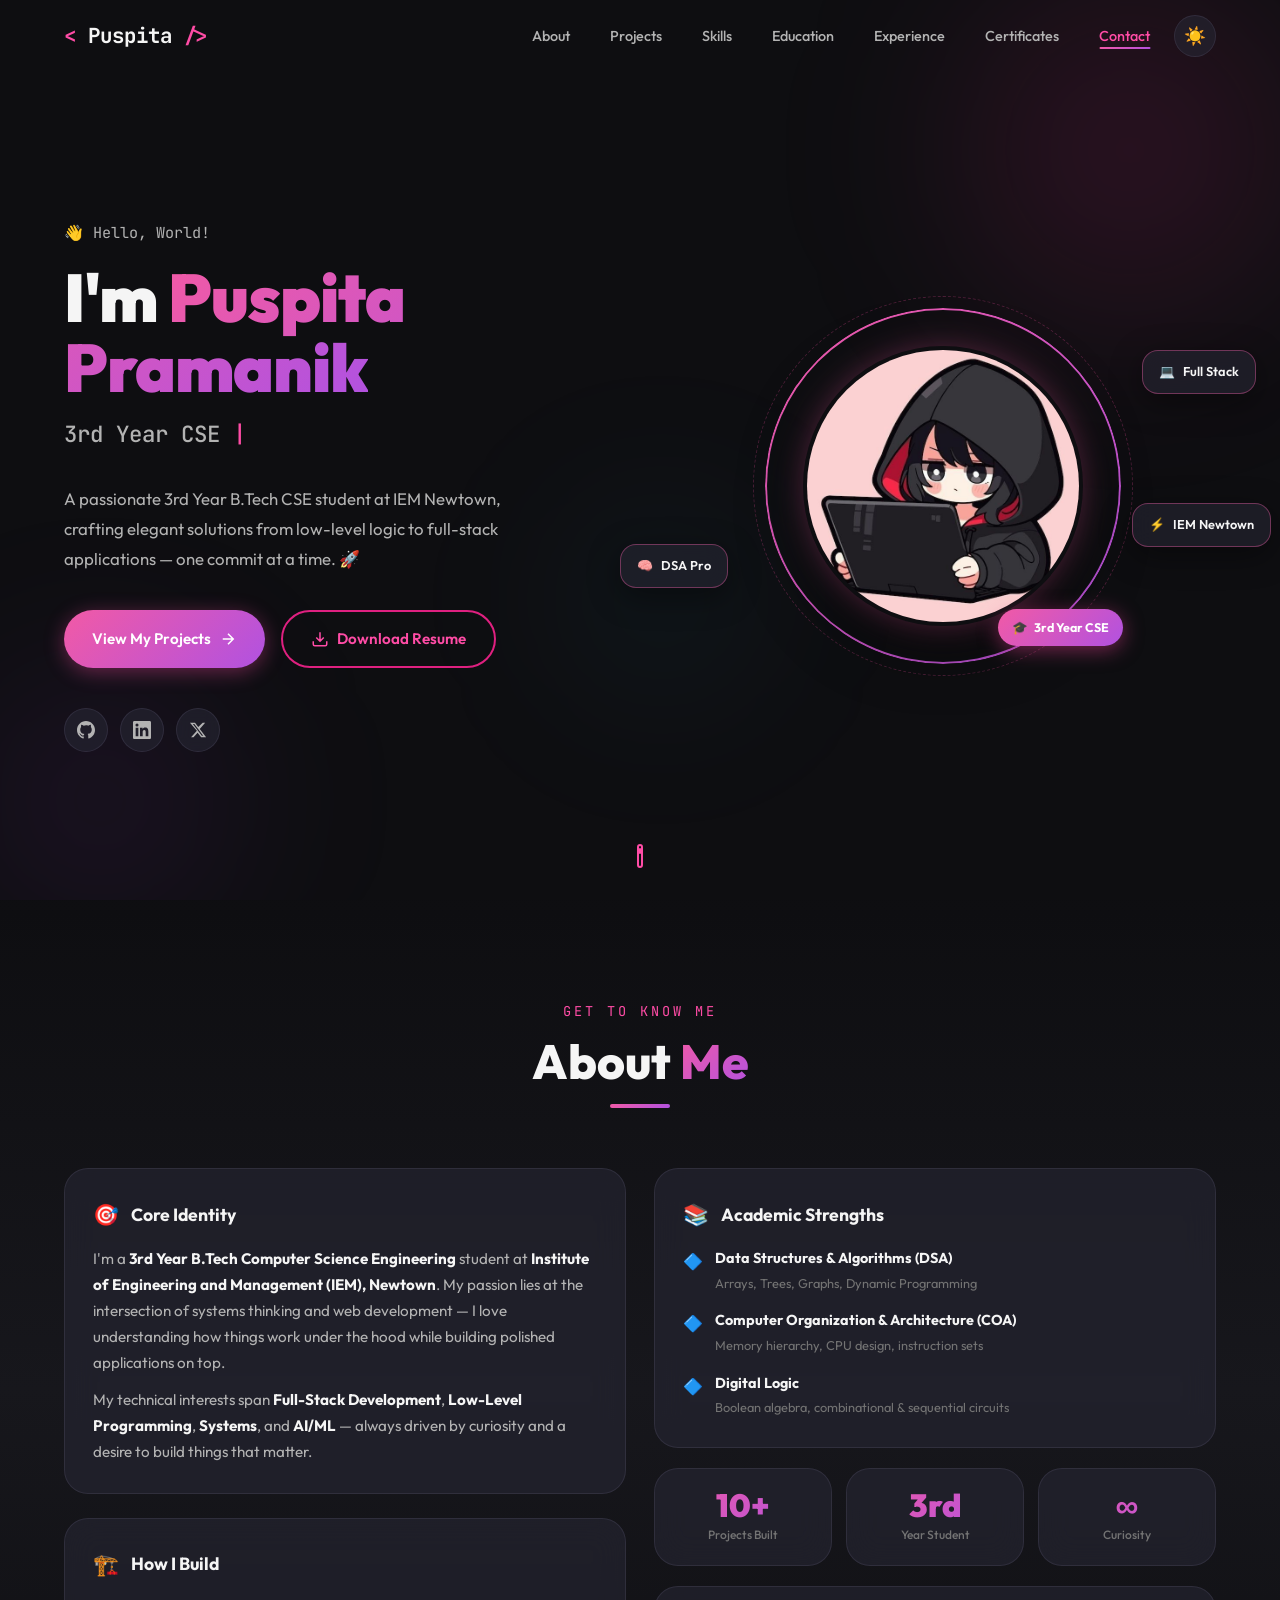
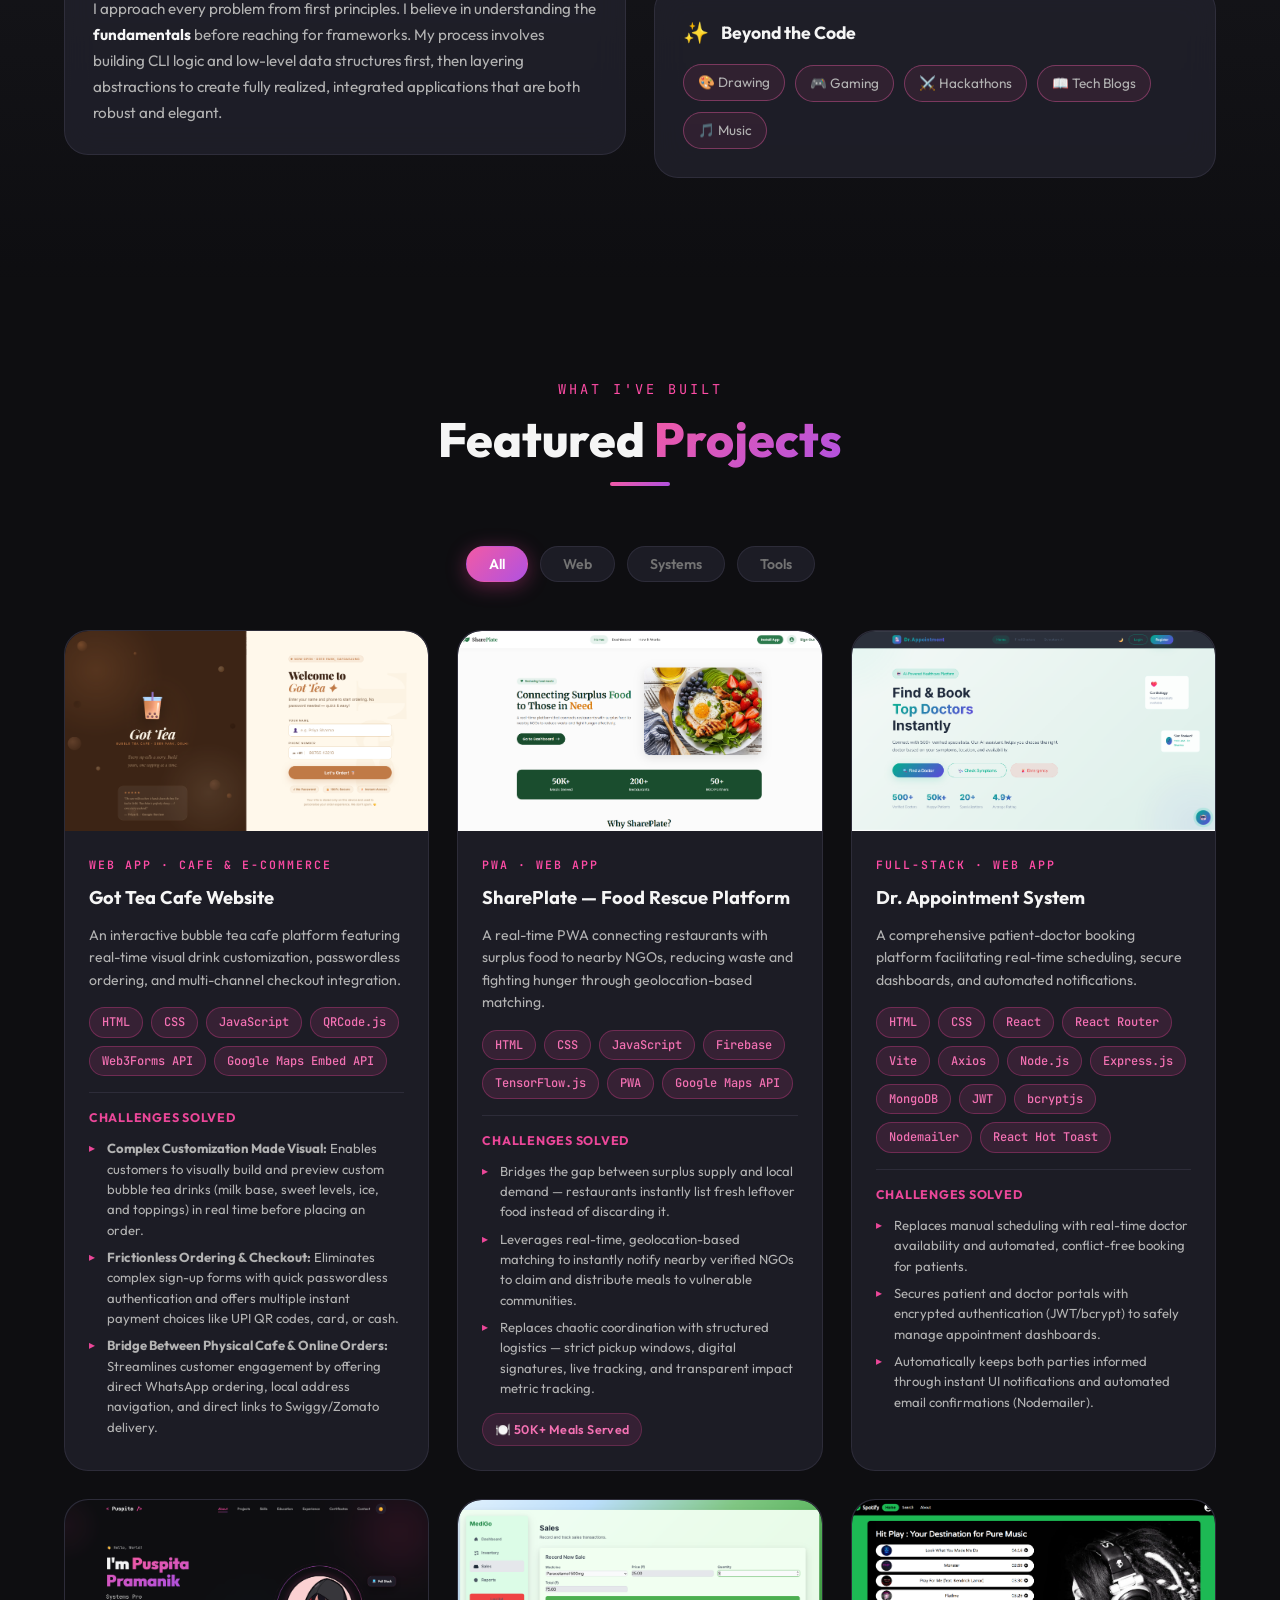
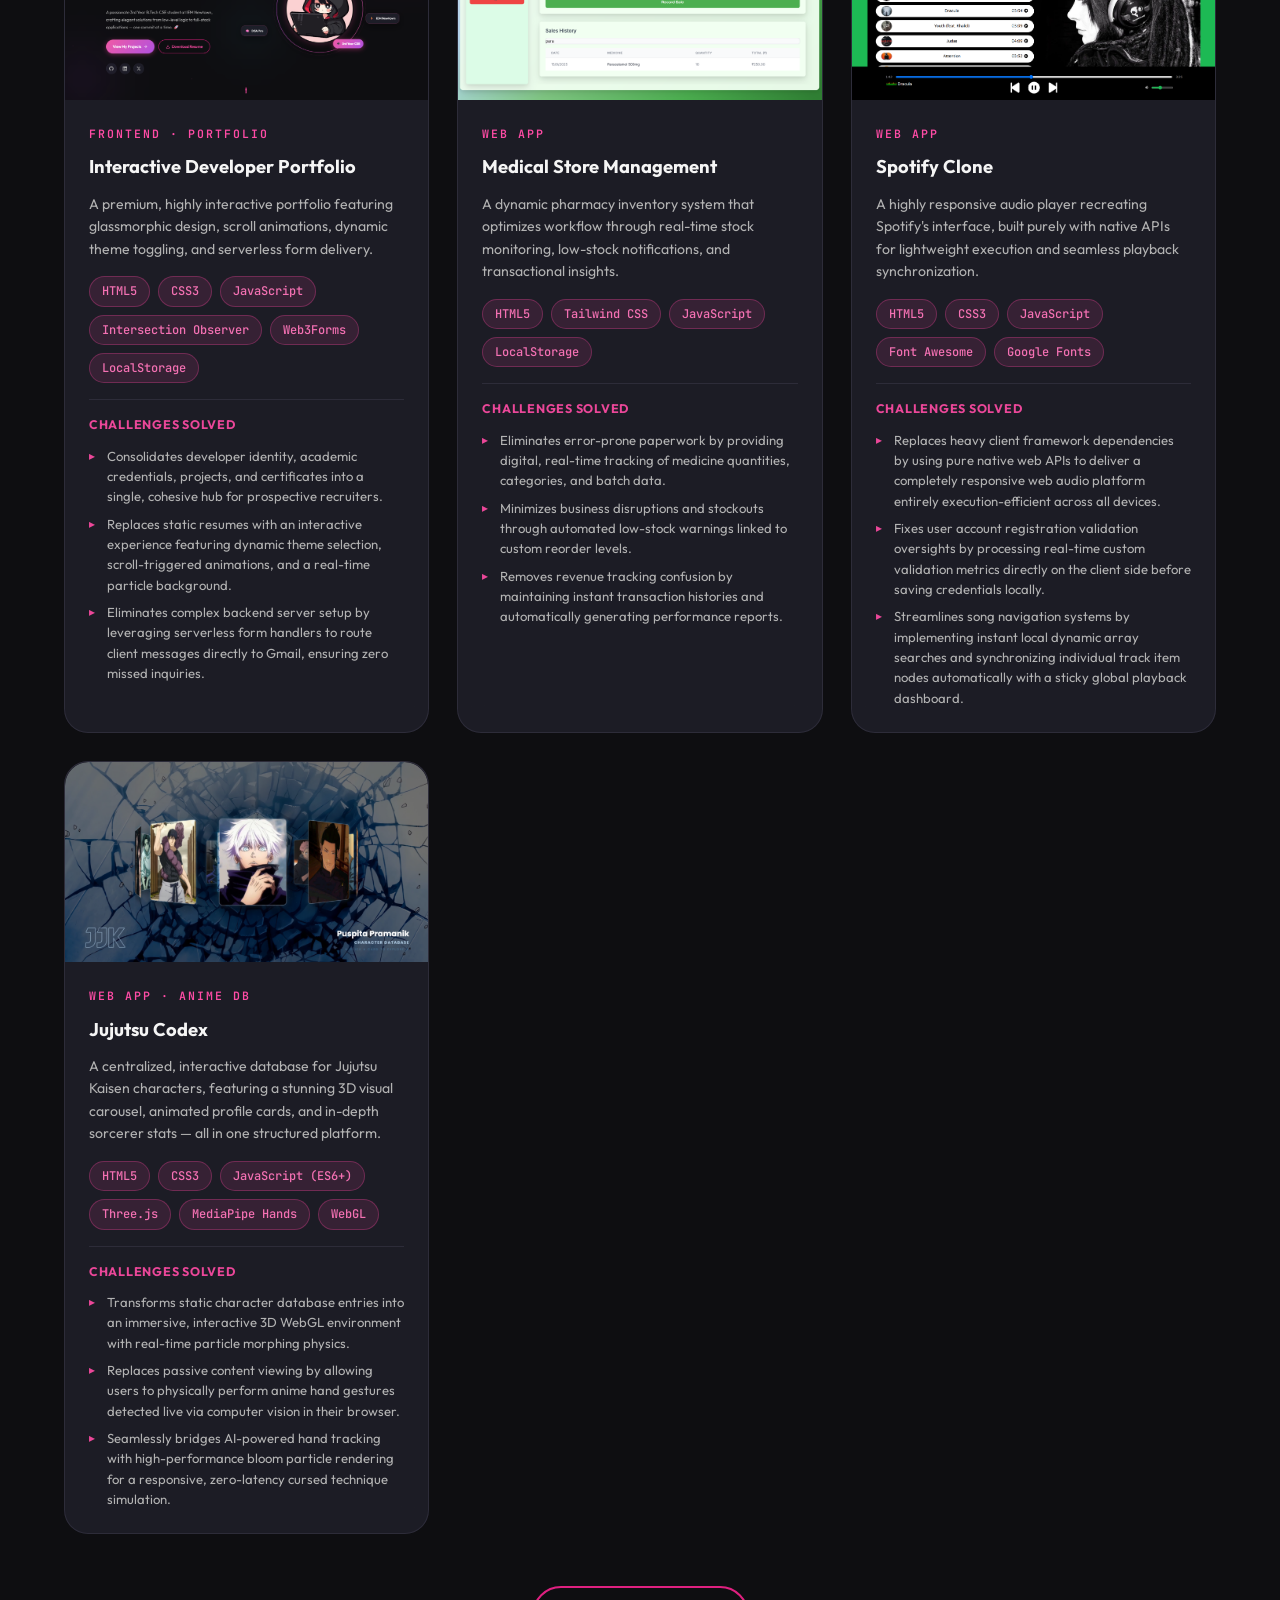
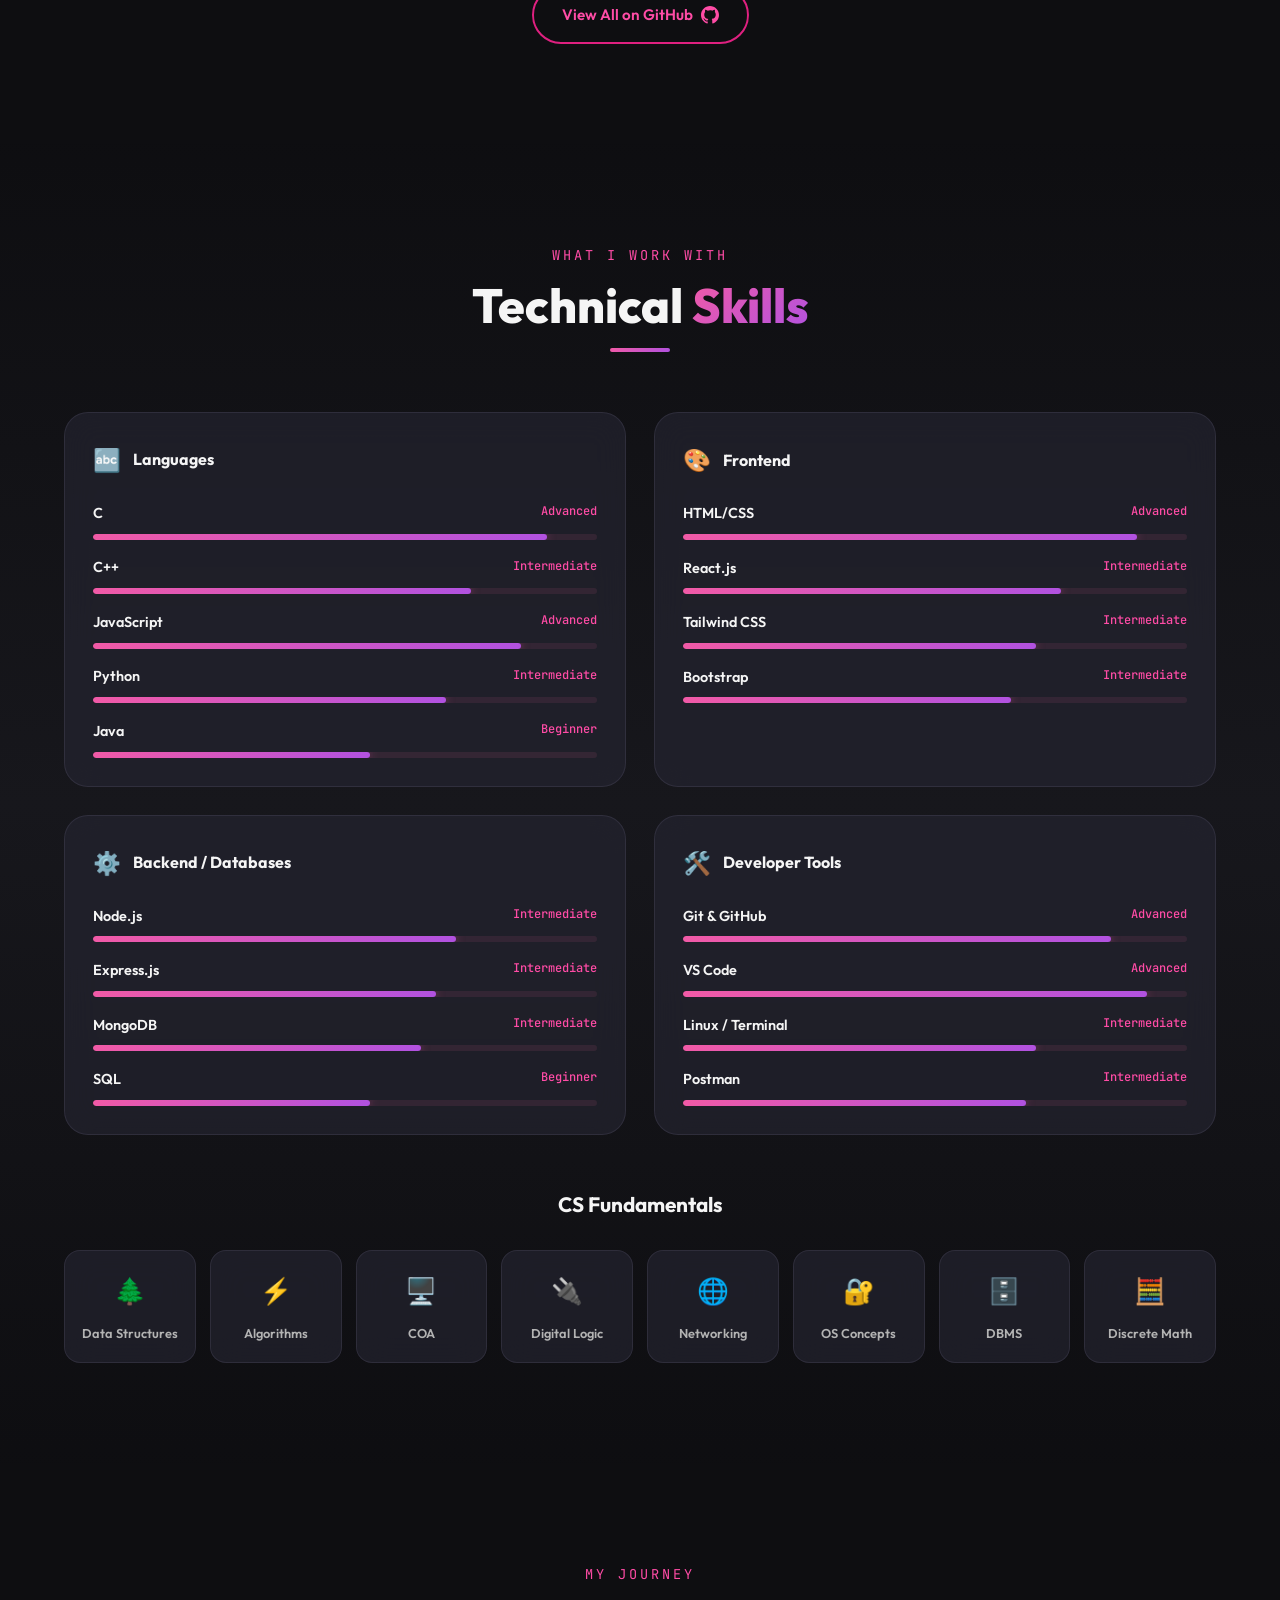
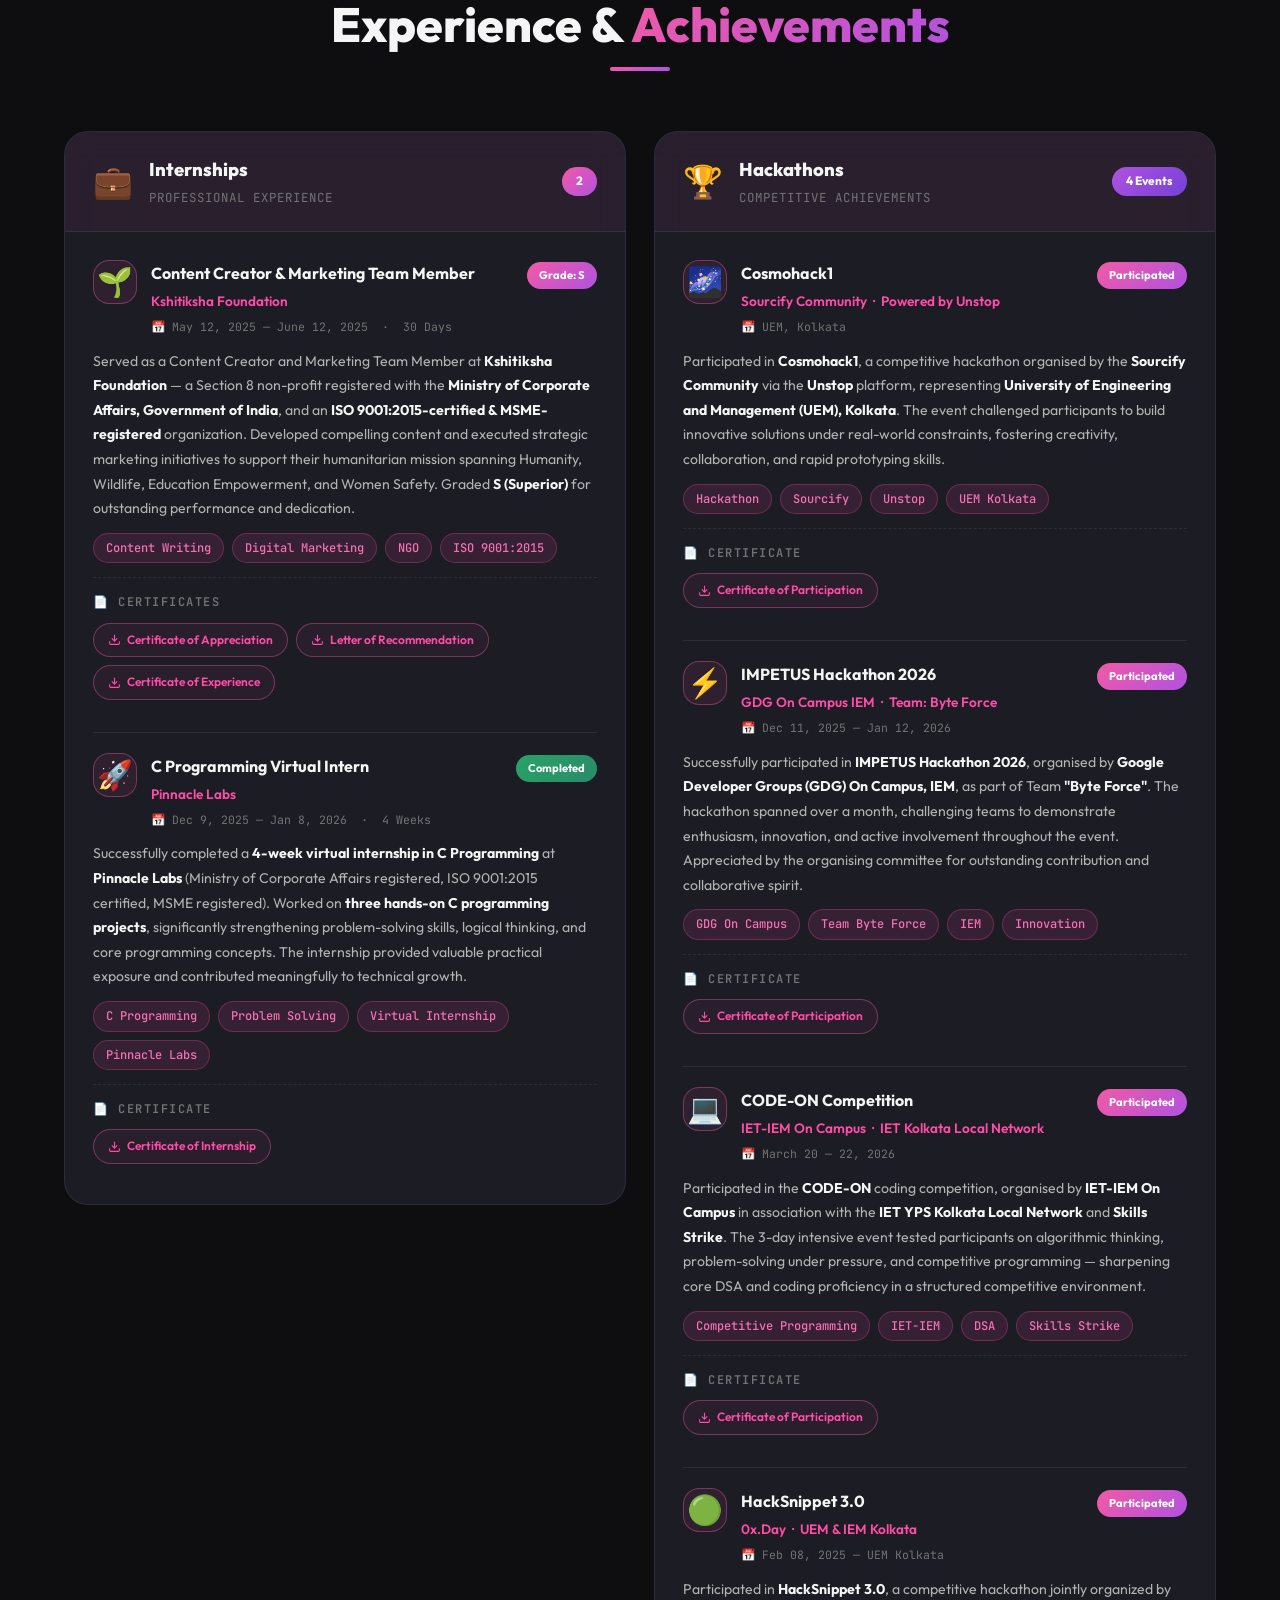
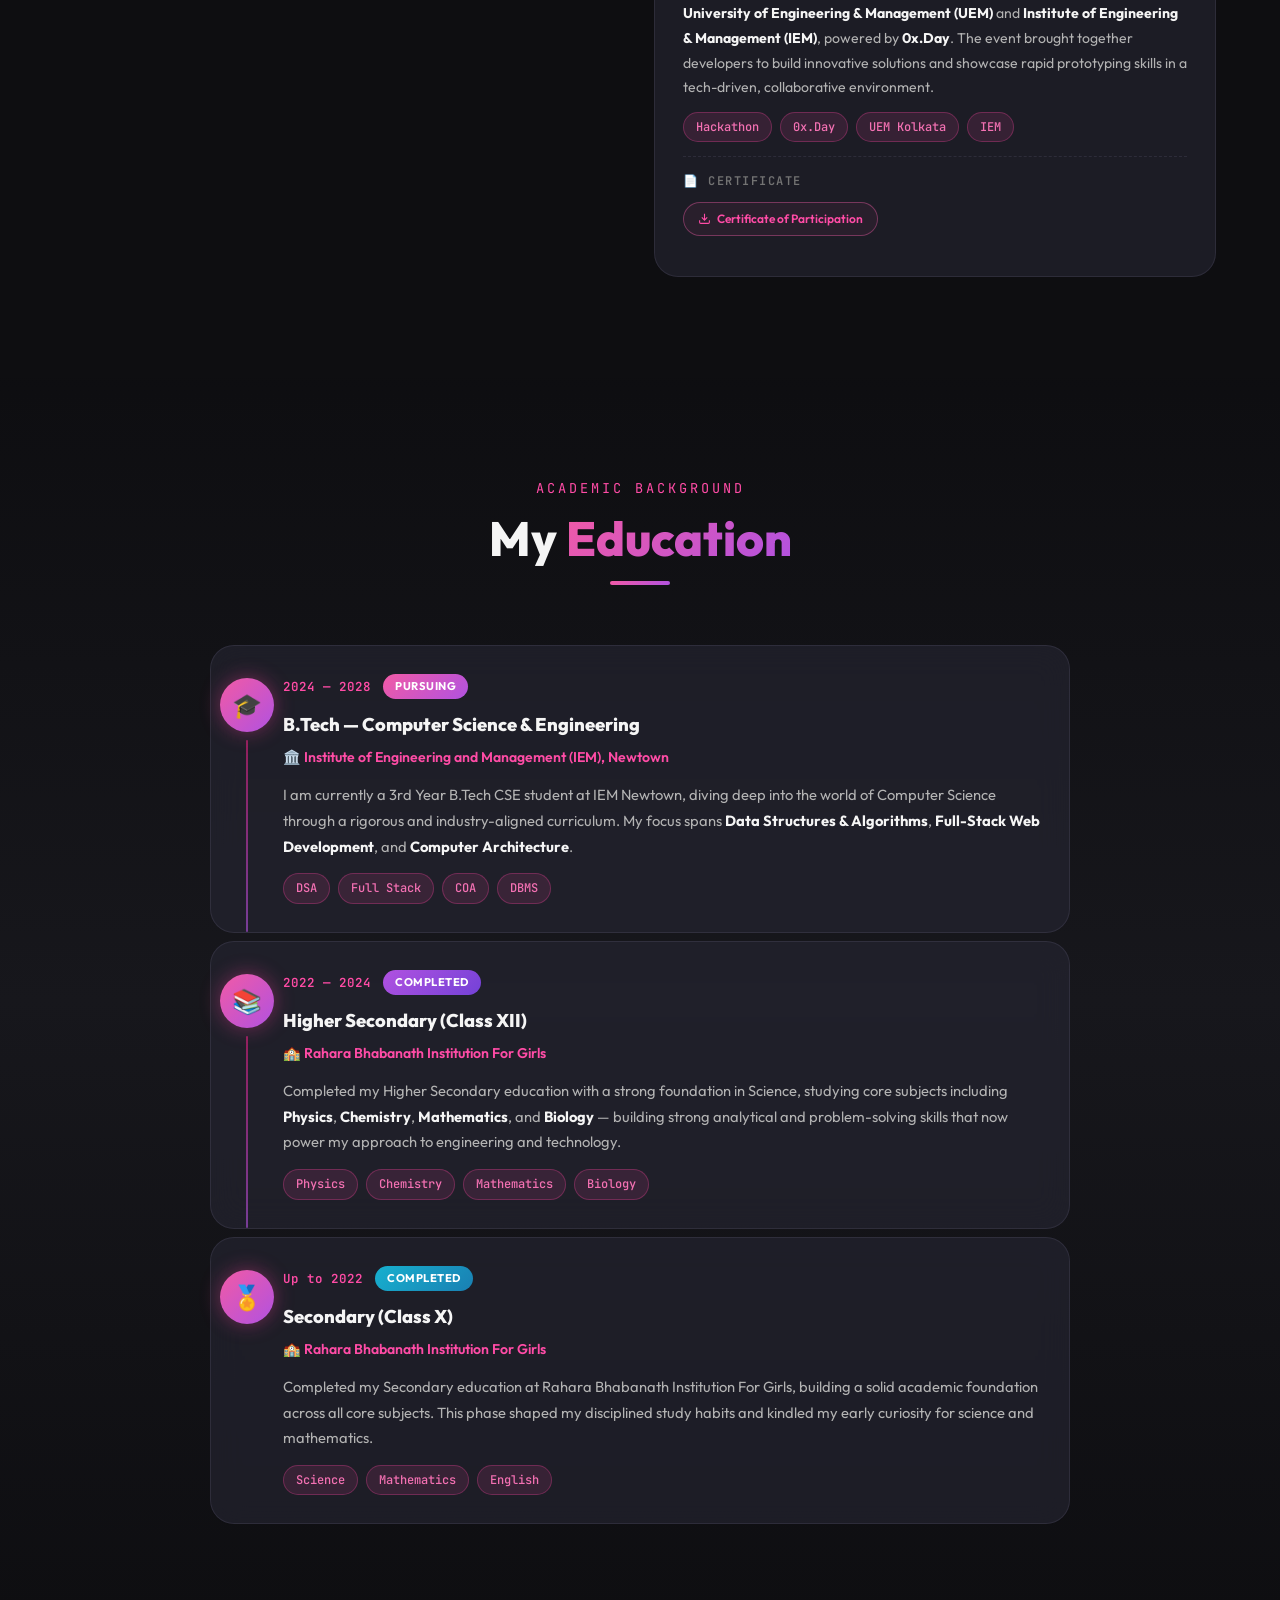
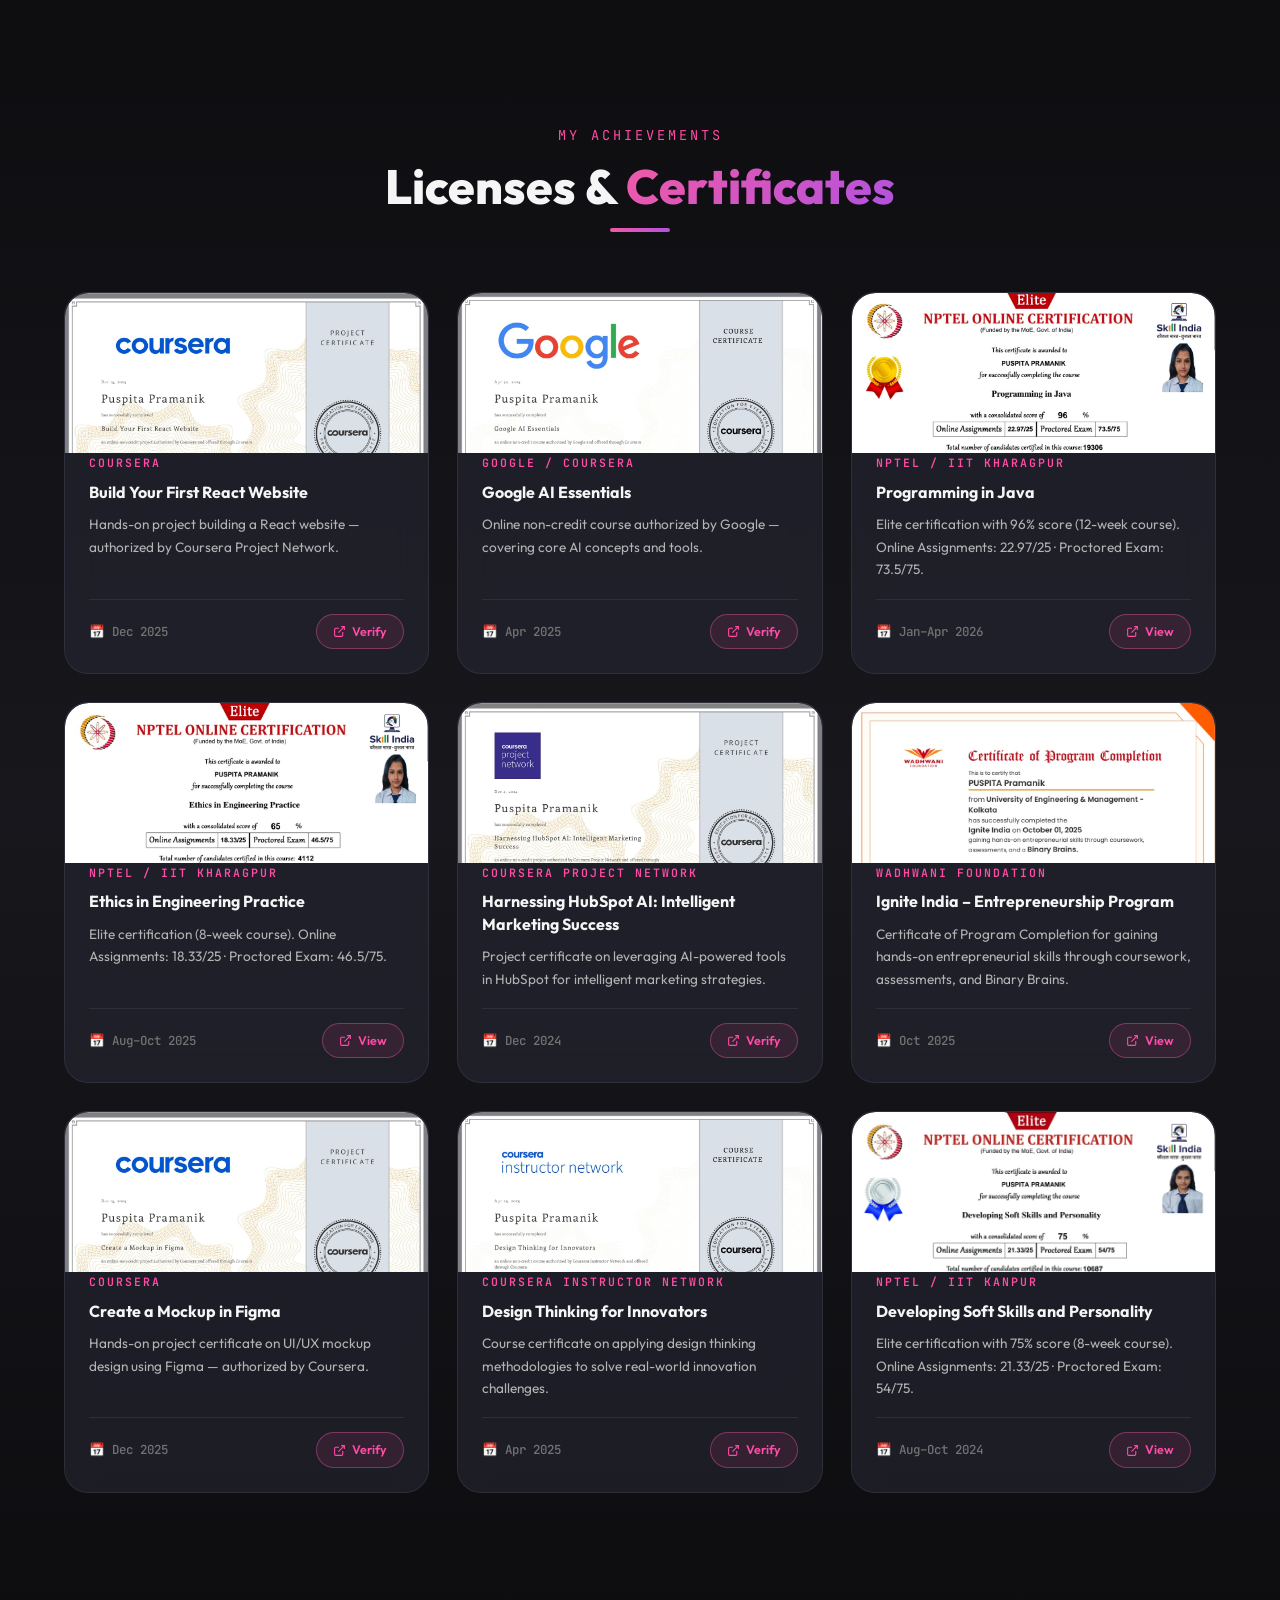
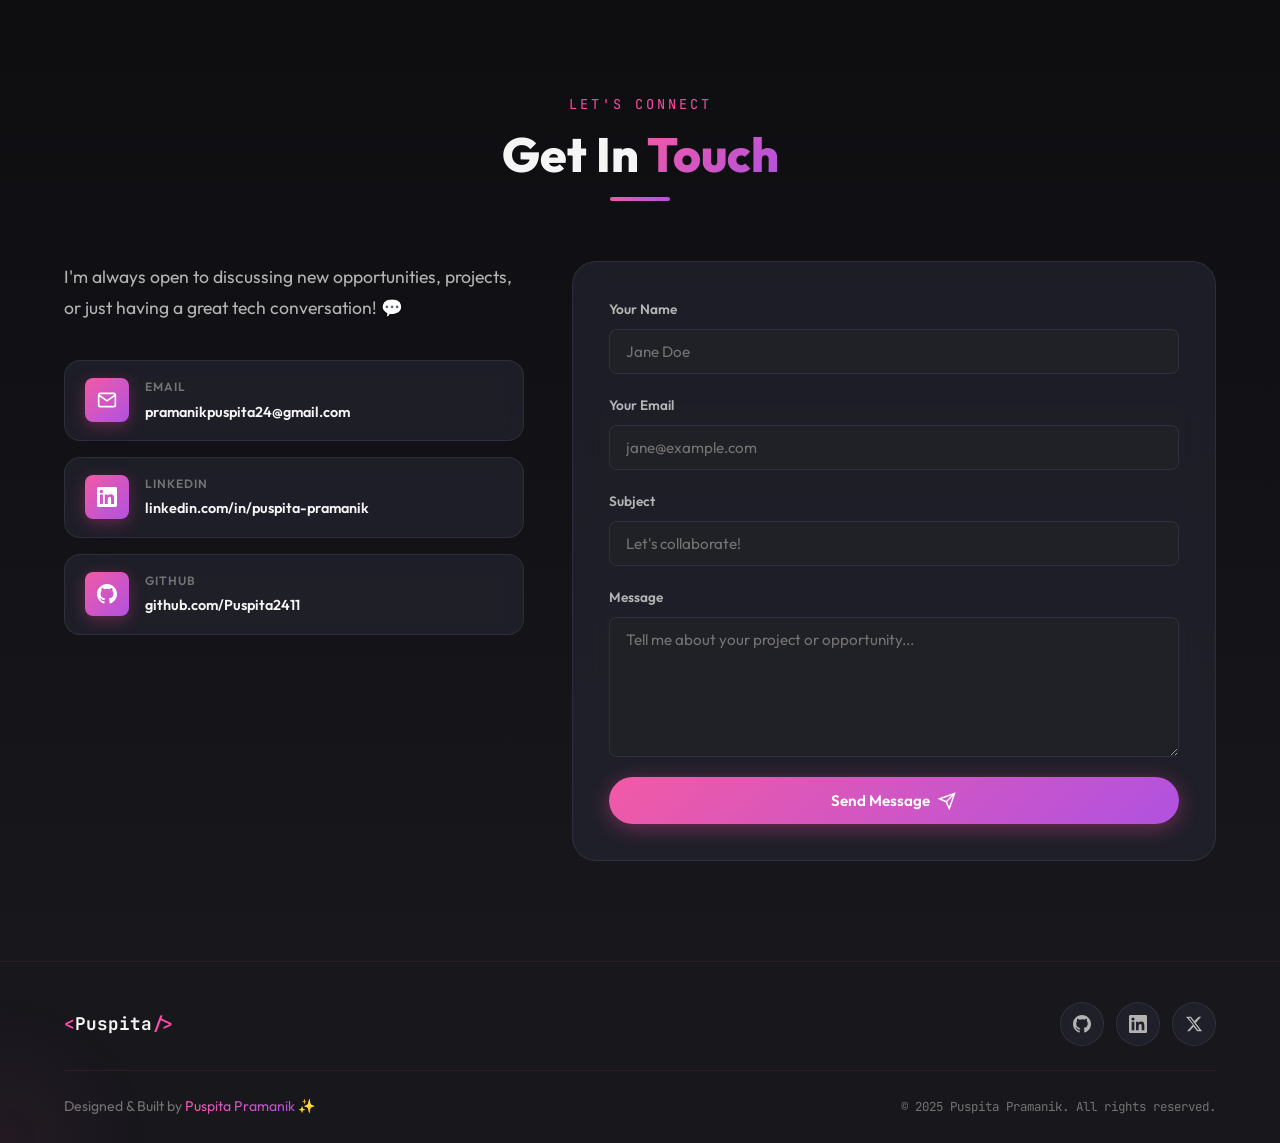
==== commit 2036170b: "Update project details for Jujutsu Codex: name, tech stack, and challenges solved" ====
--- a/index.html
+++ b/index.html
@@ -425,25 +425,26 @@
 
         <article class="project-card glass-card" data-category="web" id="project6">
           <div class="project-img-wrap">
-            <img src="projects/jjk.png" alt="Jujutsu Kaisen Character Database" class="project-img" loading="lazy" />
+            <img src="projects/jjk.png" alt="Jujutsu Codex" class="project-img" loading="lazy" />
           </div>
           <div class="project-info">
             <span class="project-category-tag">Web App · Anime DB</span>
-            <h3 class="project-title">Jujutsu Kaisen Character Database</h3>
+            <h3 class="project-title">Jujutsu Codex</h3>
             <p class="project-desc">A centralized, interactive database for Jujutsu Kaisen characters, featuring a stunning 3D visual carousel, animated profile cards, and in-depth sorcerer stats — all in one structured platform.</p>
             <div class="tech-stack">
-              <span class="tech-badge">HTML</span>
-              <span class="tech-badge">CSS</span>
-              <span class="tech-badge">JavaScript</span>
-              <span class="tech-badge">Google Fonts</span>
-              <span class="tech-badge">CDN Fonts</span>
+              <span class="tech-badge">HTML5</span>
+              <span class="tech-badge">CSS3</span>
+              <span class="tech-badge">JavaScript (ES6+)</span>
+              <span class="tech-badge">Three.js</span>
+              <span class="tech-badge">MediaPipe Hands</span>
+              <span class="tech-badge">WebGL</span>
             </div>
             <div class="project-challenges">
               <p class="challenges-title">Challenges Solved</p>
               <ul class="challenges-list">
-                <li>Eliminates scattered information by organizing Jujutsu Kaisen character details into one centralized, interactive database platform.</li>
-                <li>Enables users to visually explore and compare complex sorcerer statistics, cursed techniques, domain expansions, and battle histories at a glance.</li>
-                <li>Replaces static wikis with an engaging 3D visual carousel and animated profile interface for a far superior user experience.</li>
+                <li>Transforms static character database entries into an immersive, interactive 3D WebGL environment with real-time particle morphing physics.</li>
+                <li>Replaces passive content viewing by allowing users to physically perform anime hand gestures detected live via computer vision in their browser.</li>
+                <li>Seamlessly bridges AI-powered hand tracking with high-performance bloom particle rendering for a responsive, zero-latency cursed technique simulation.</li>
               </ul>
             </div>
           </div>
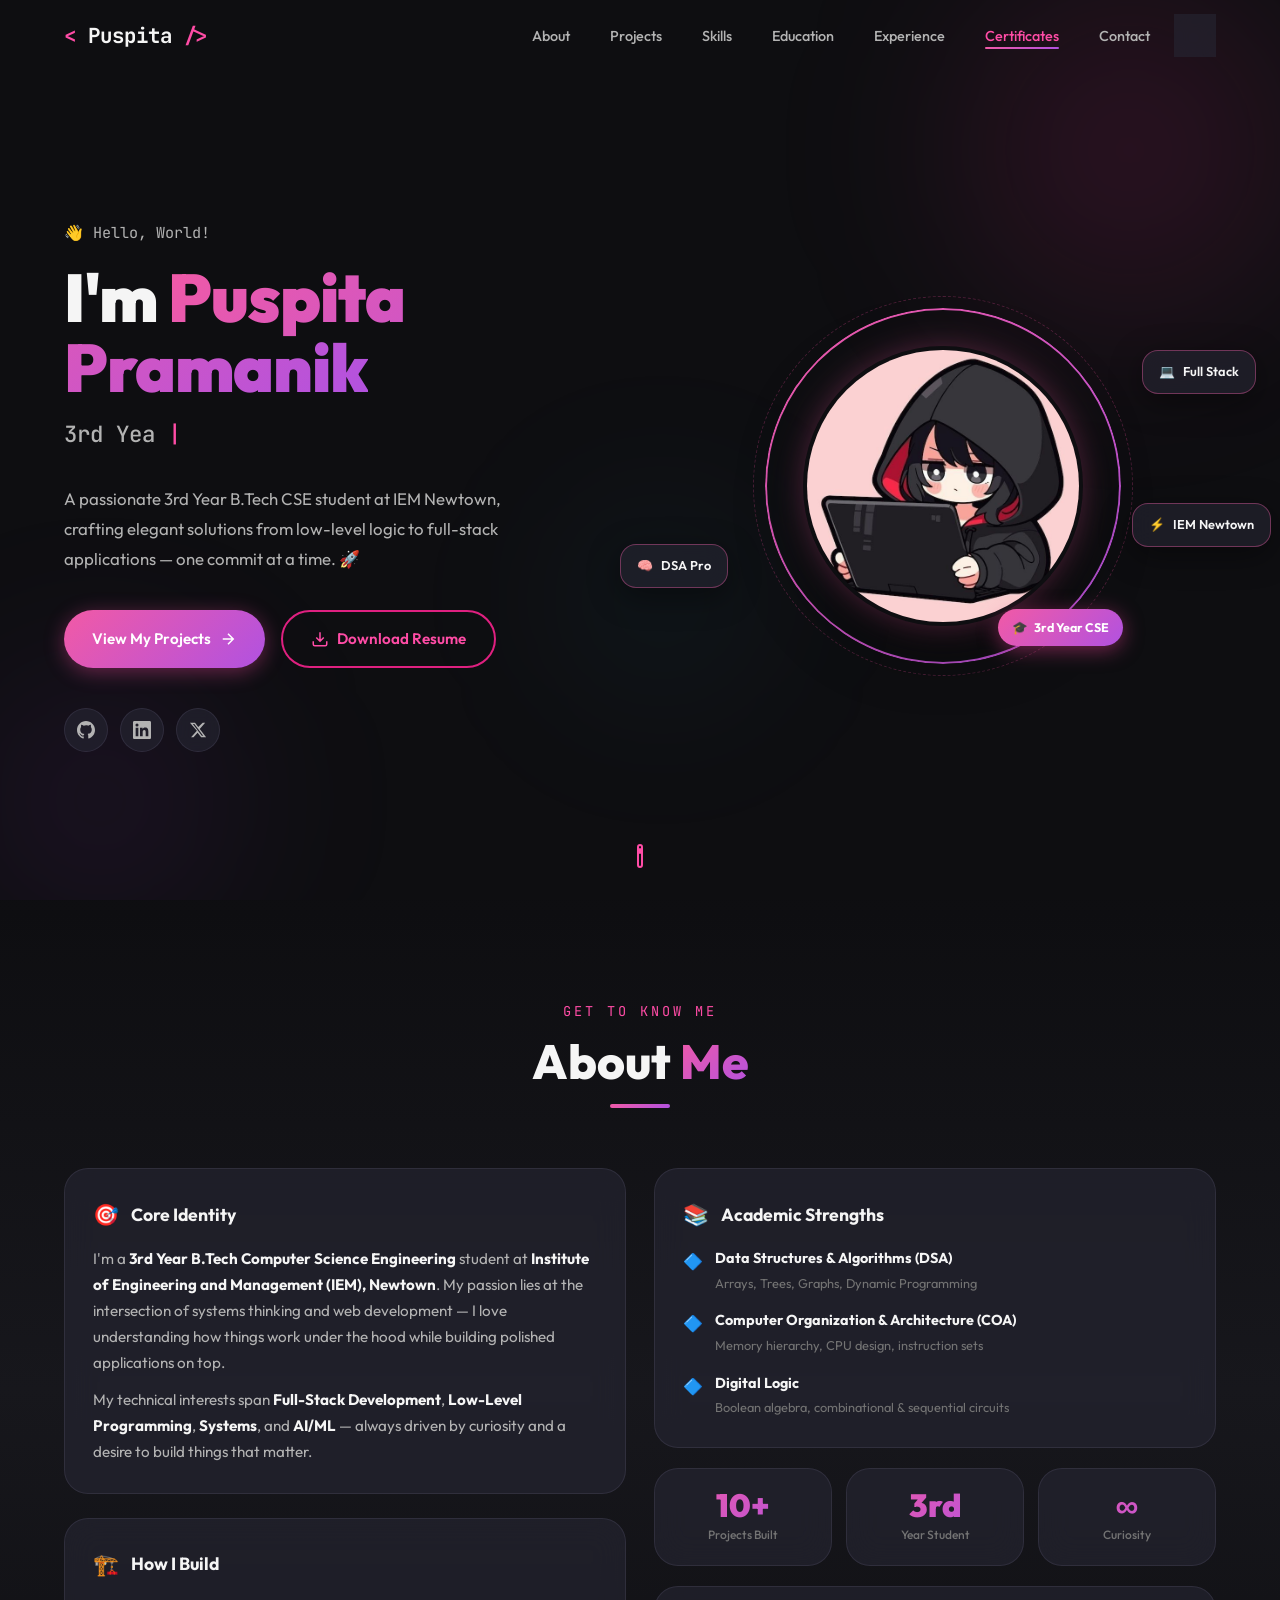
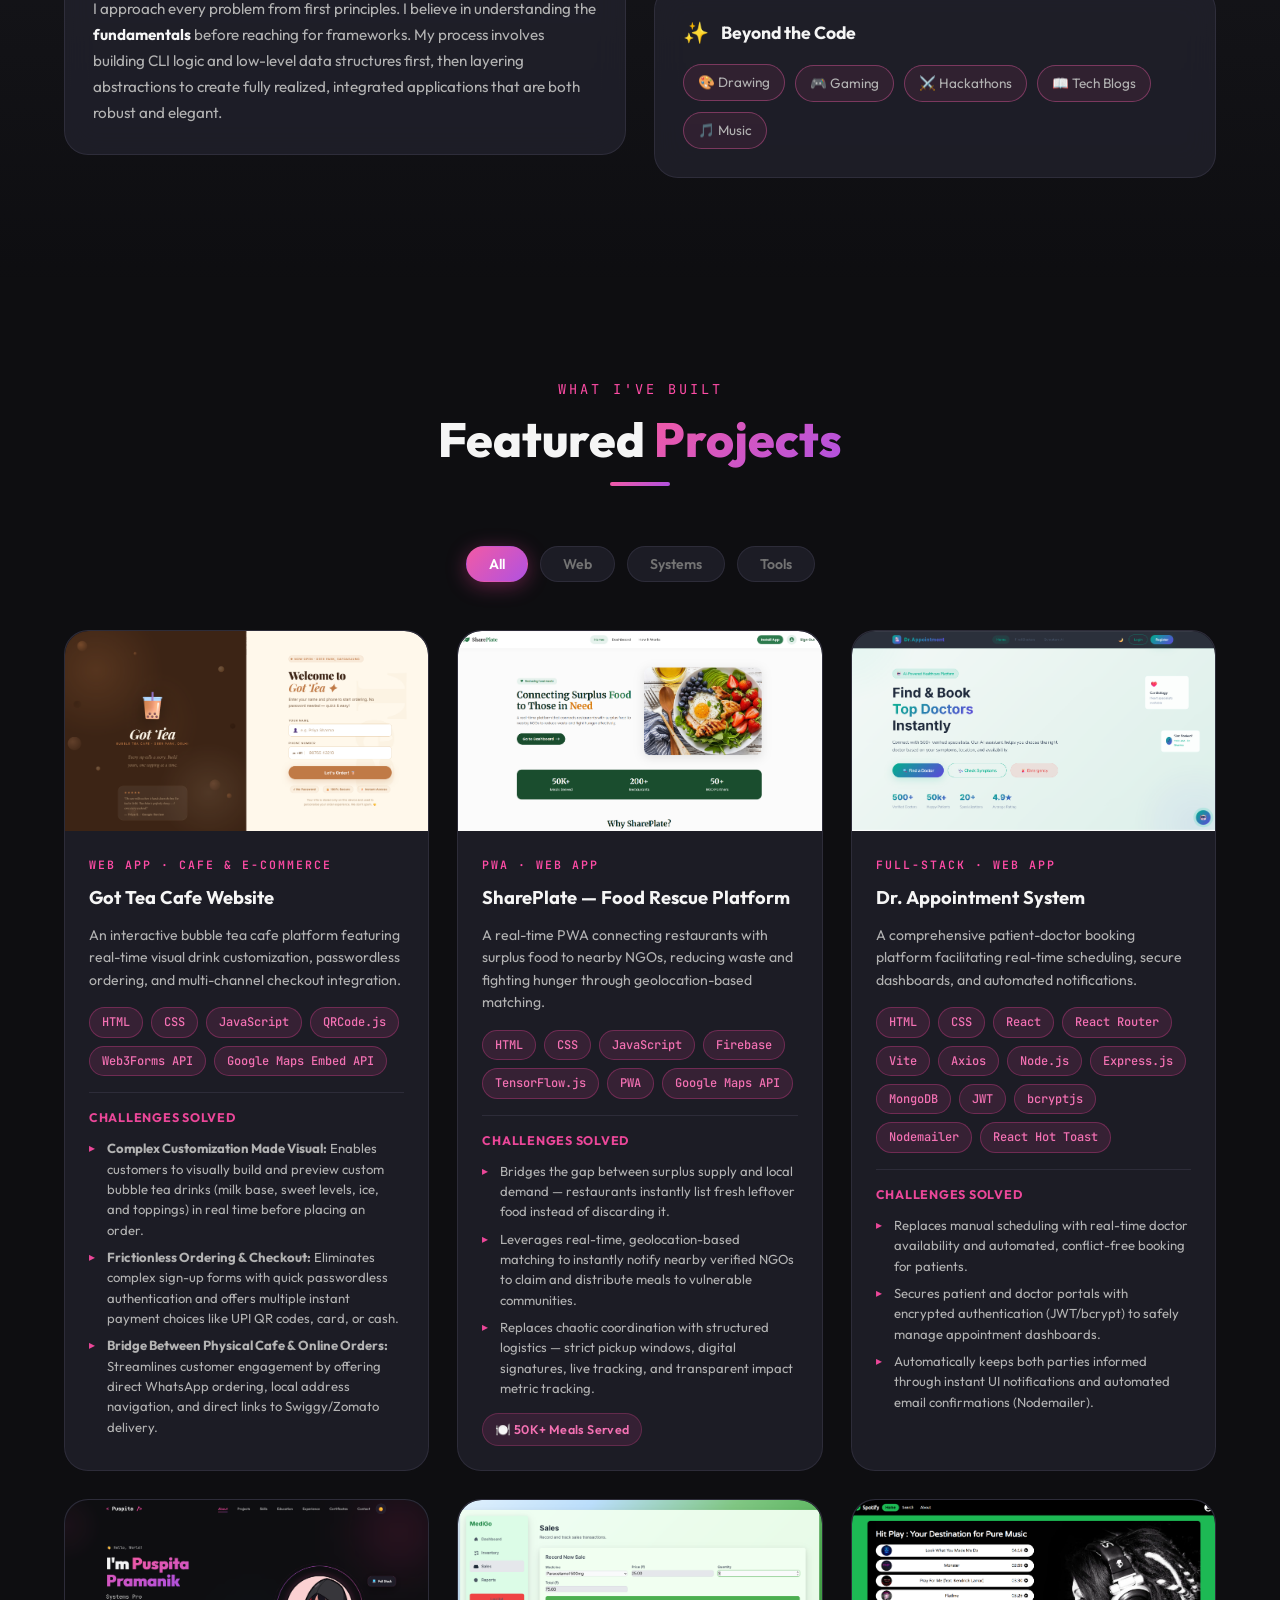
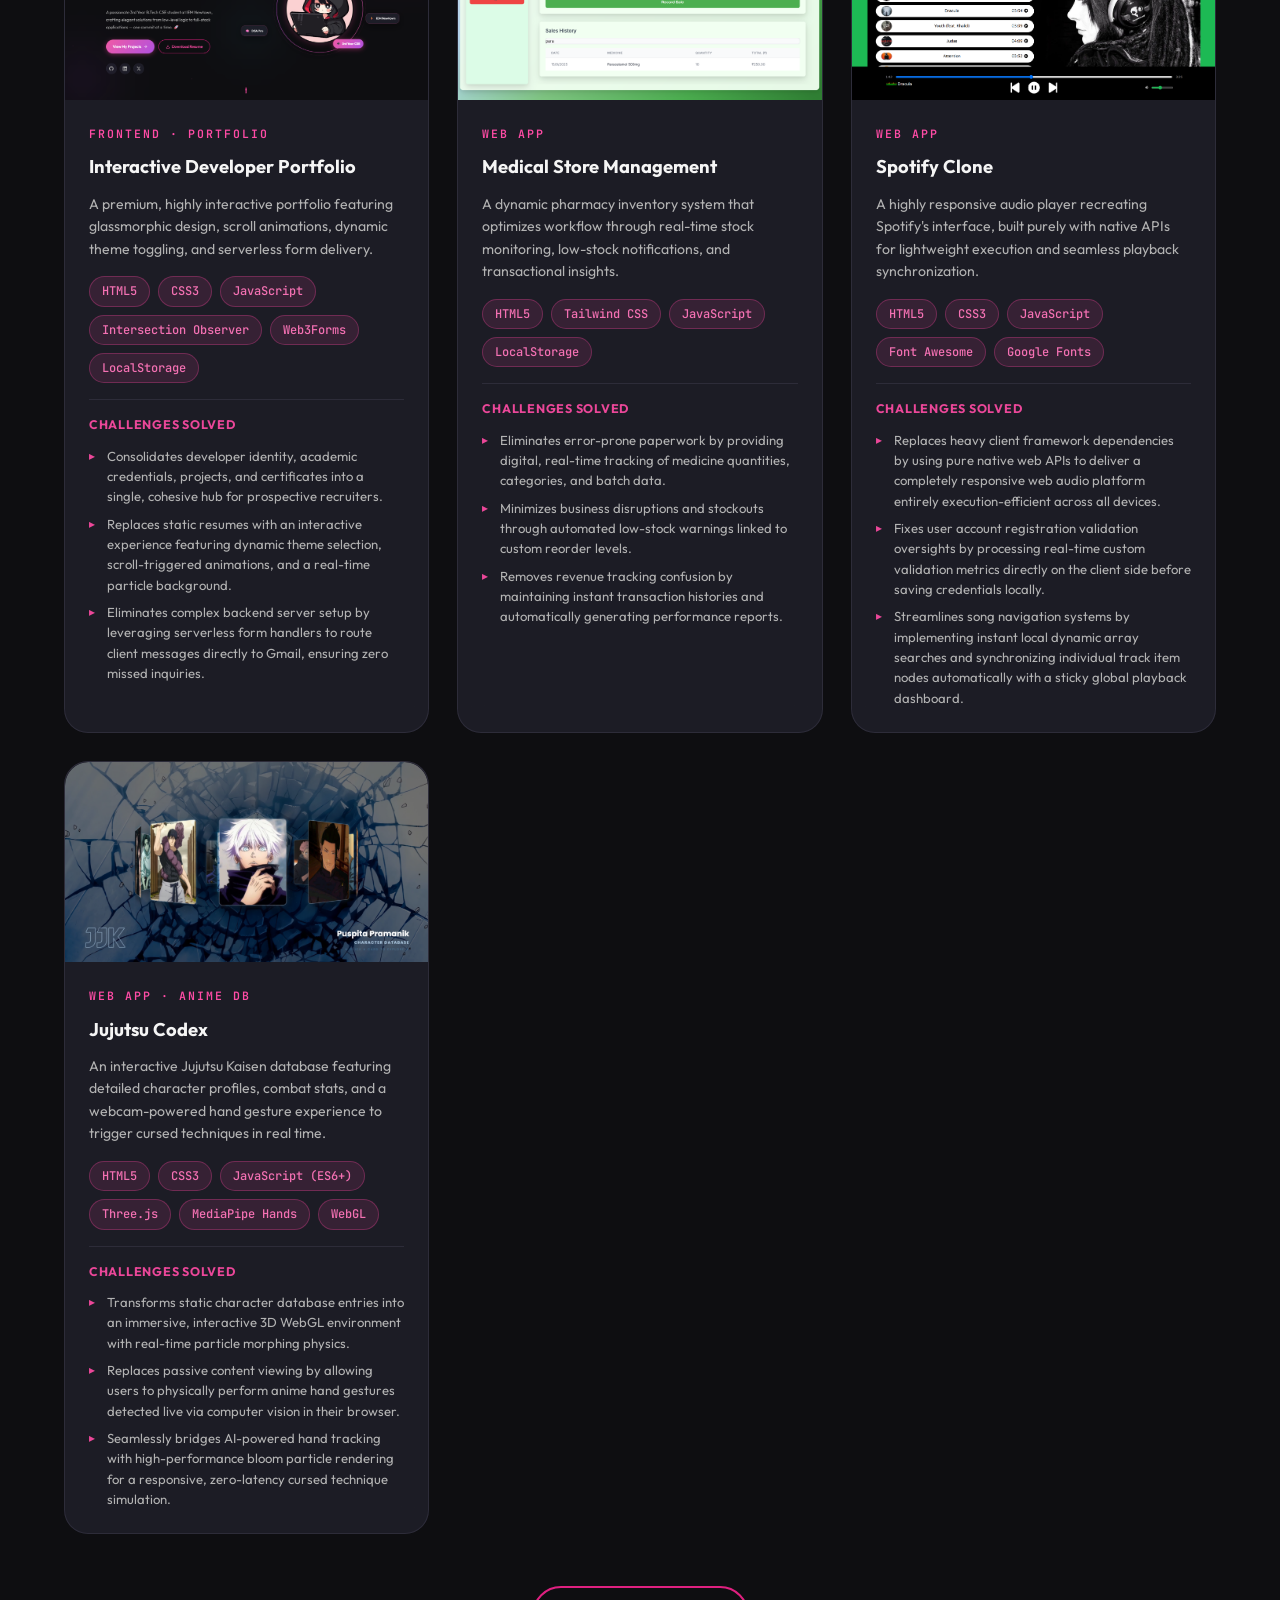
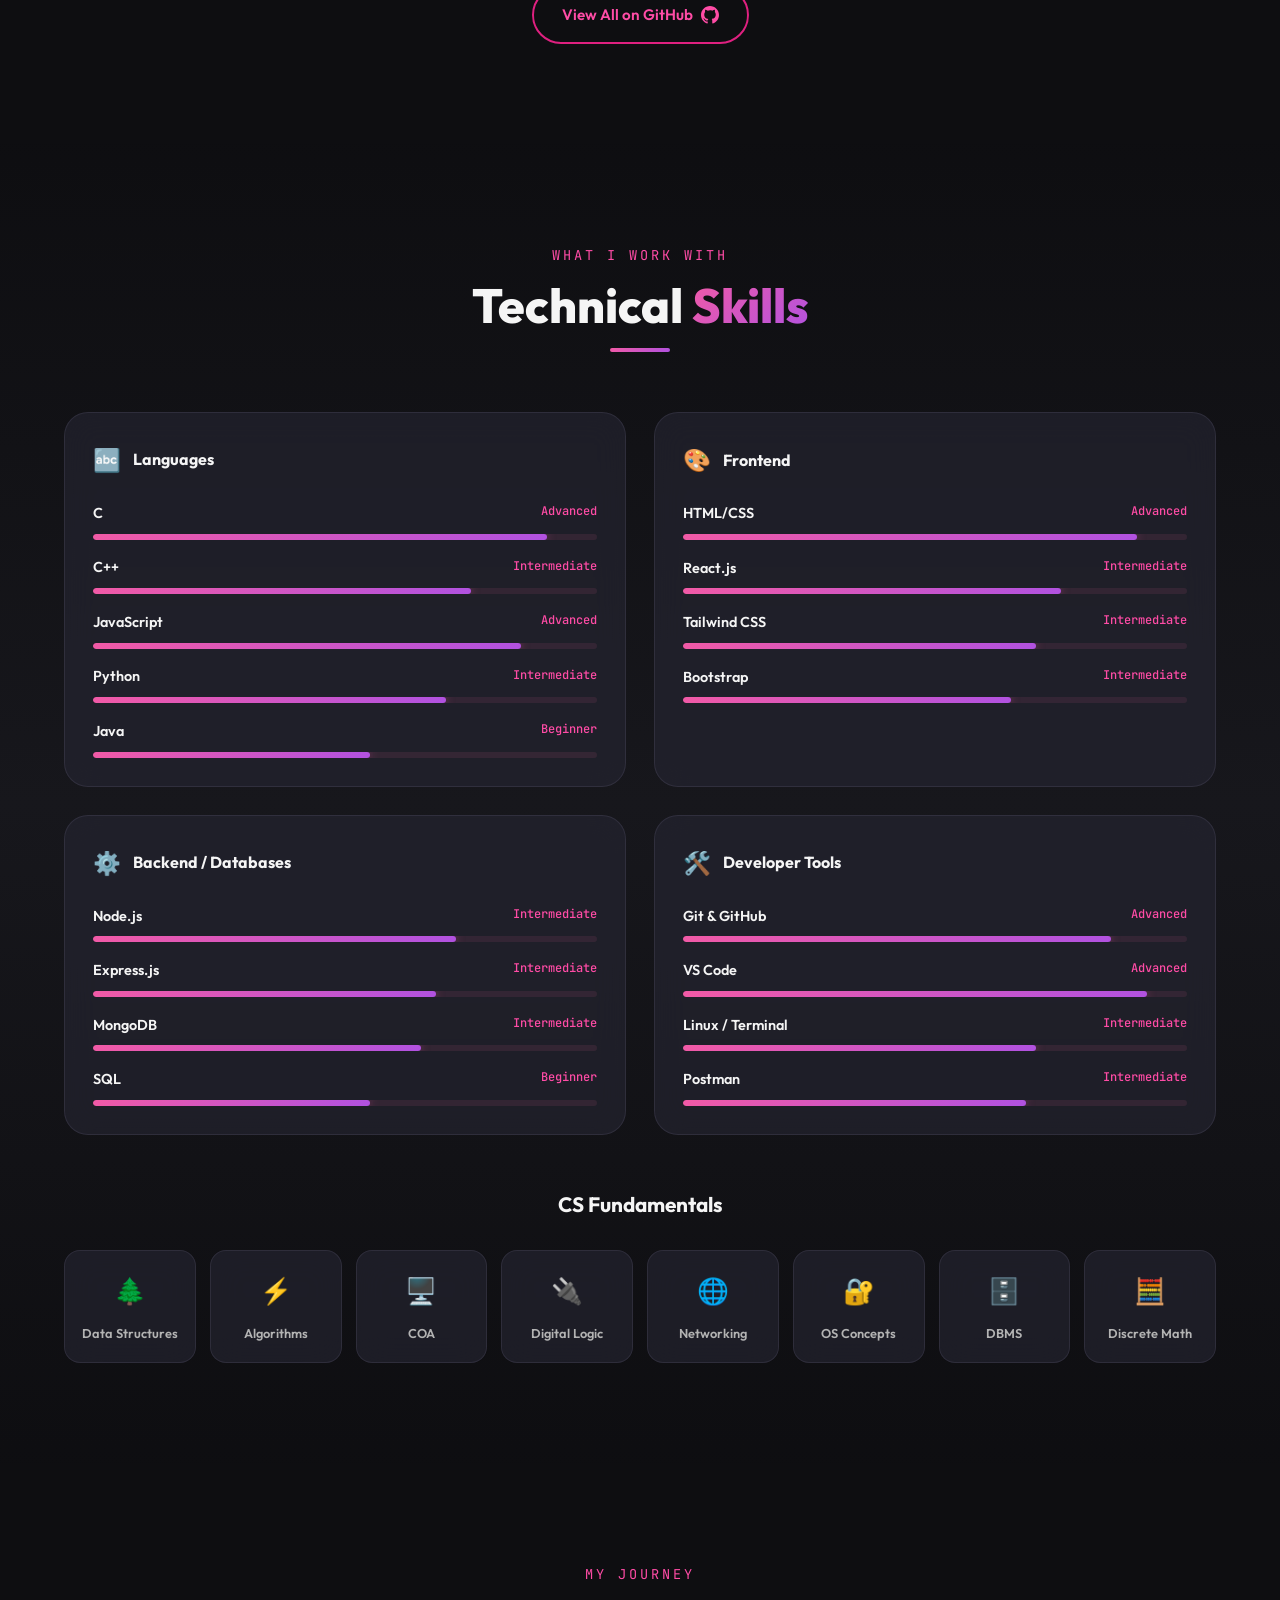
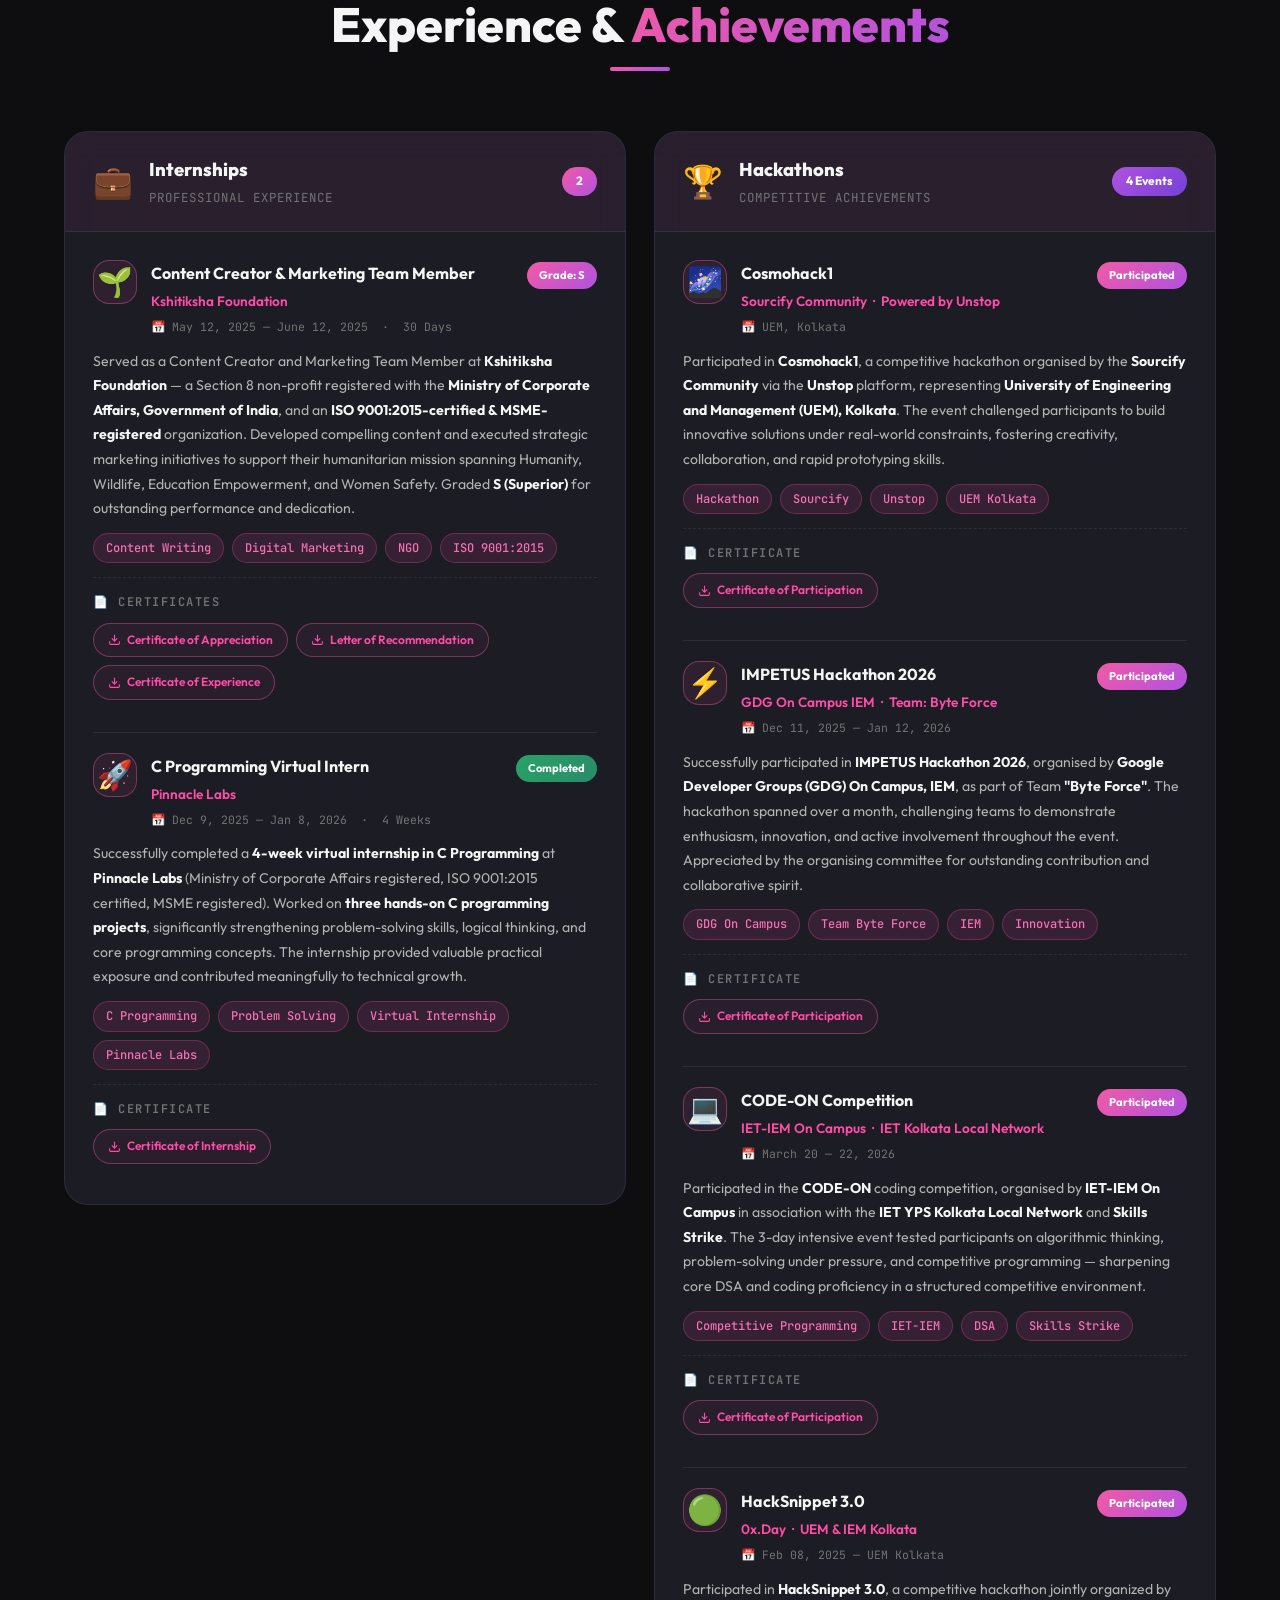
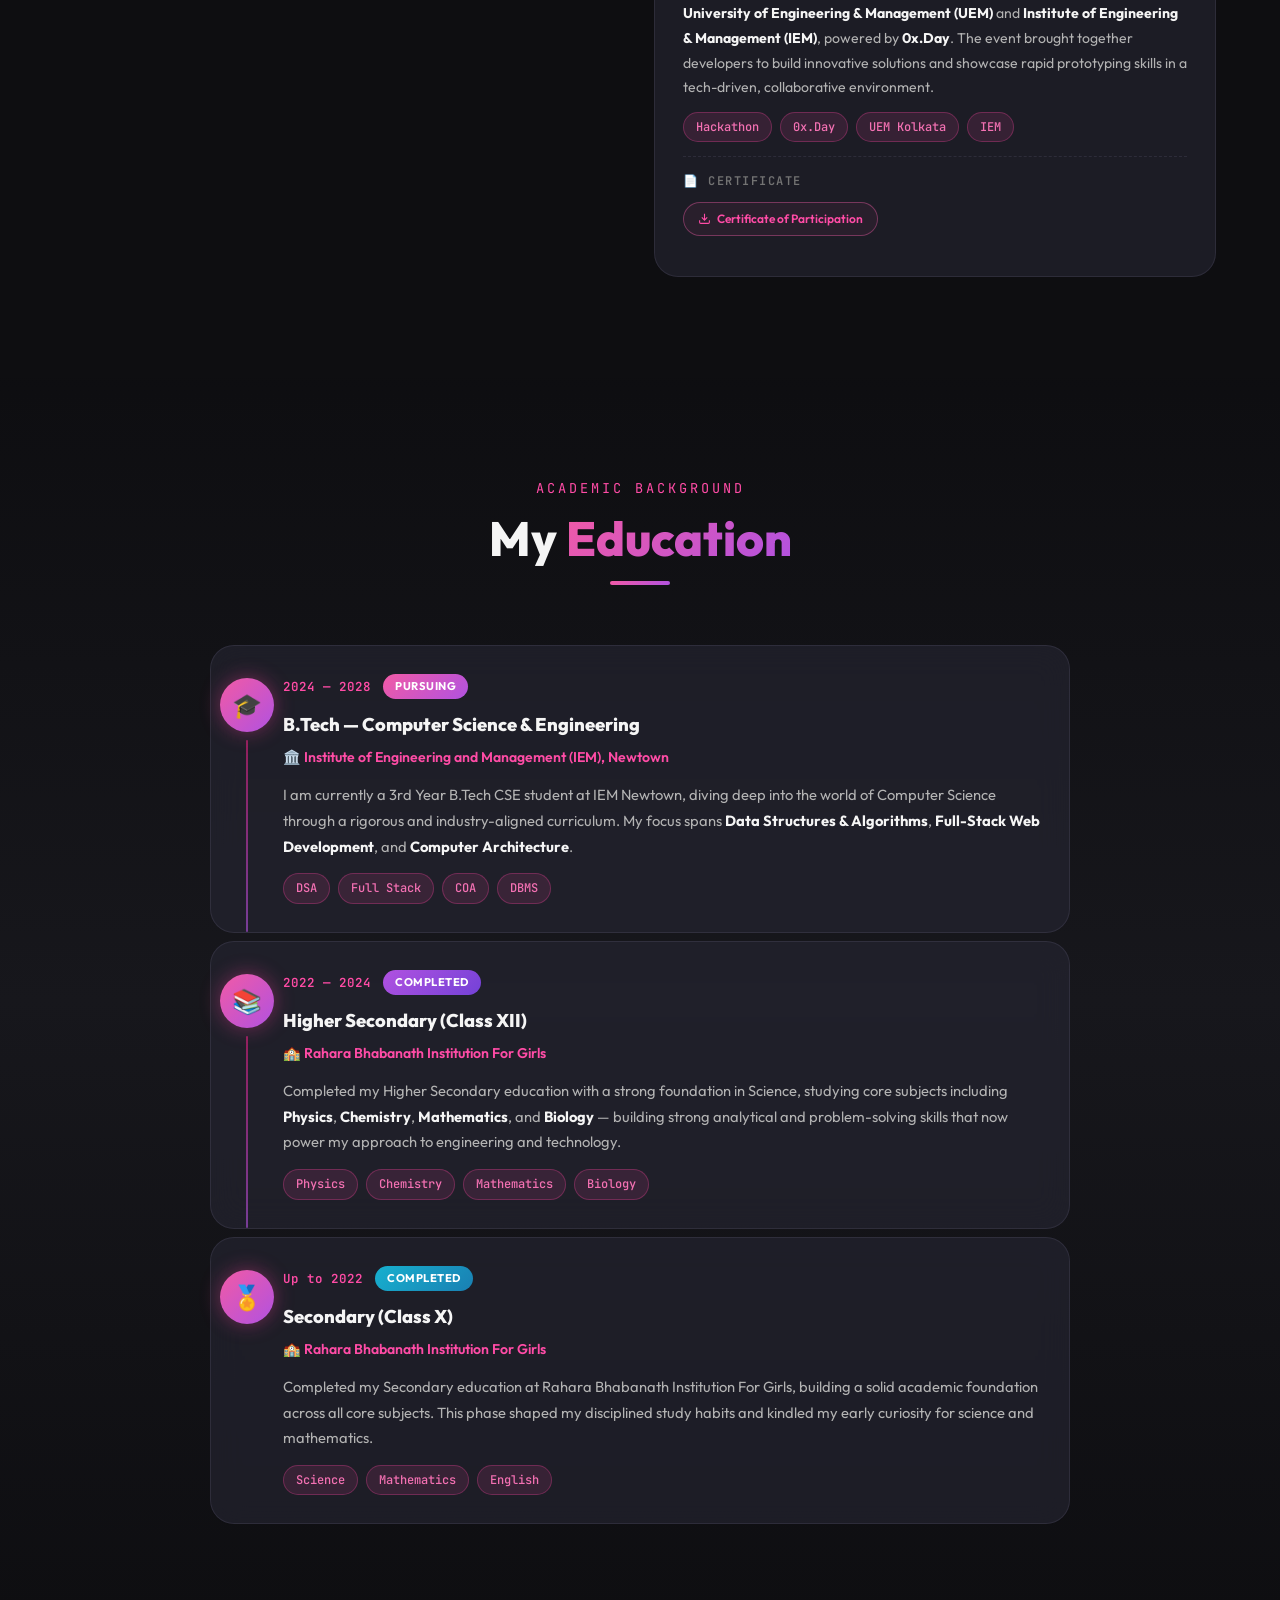
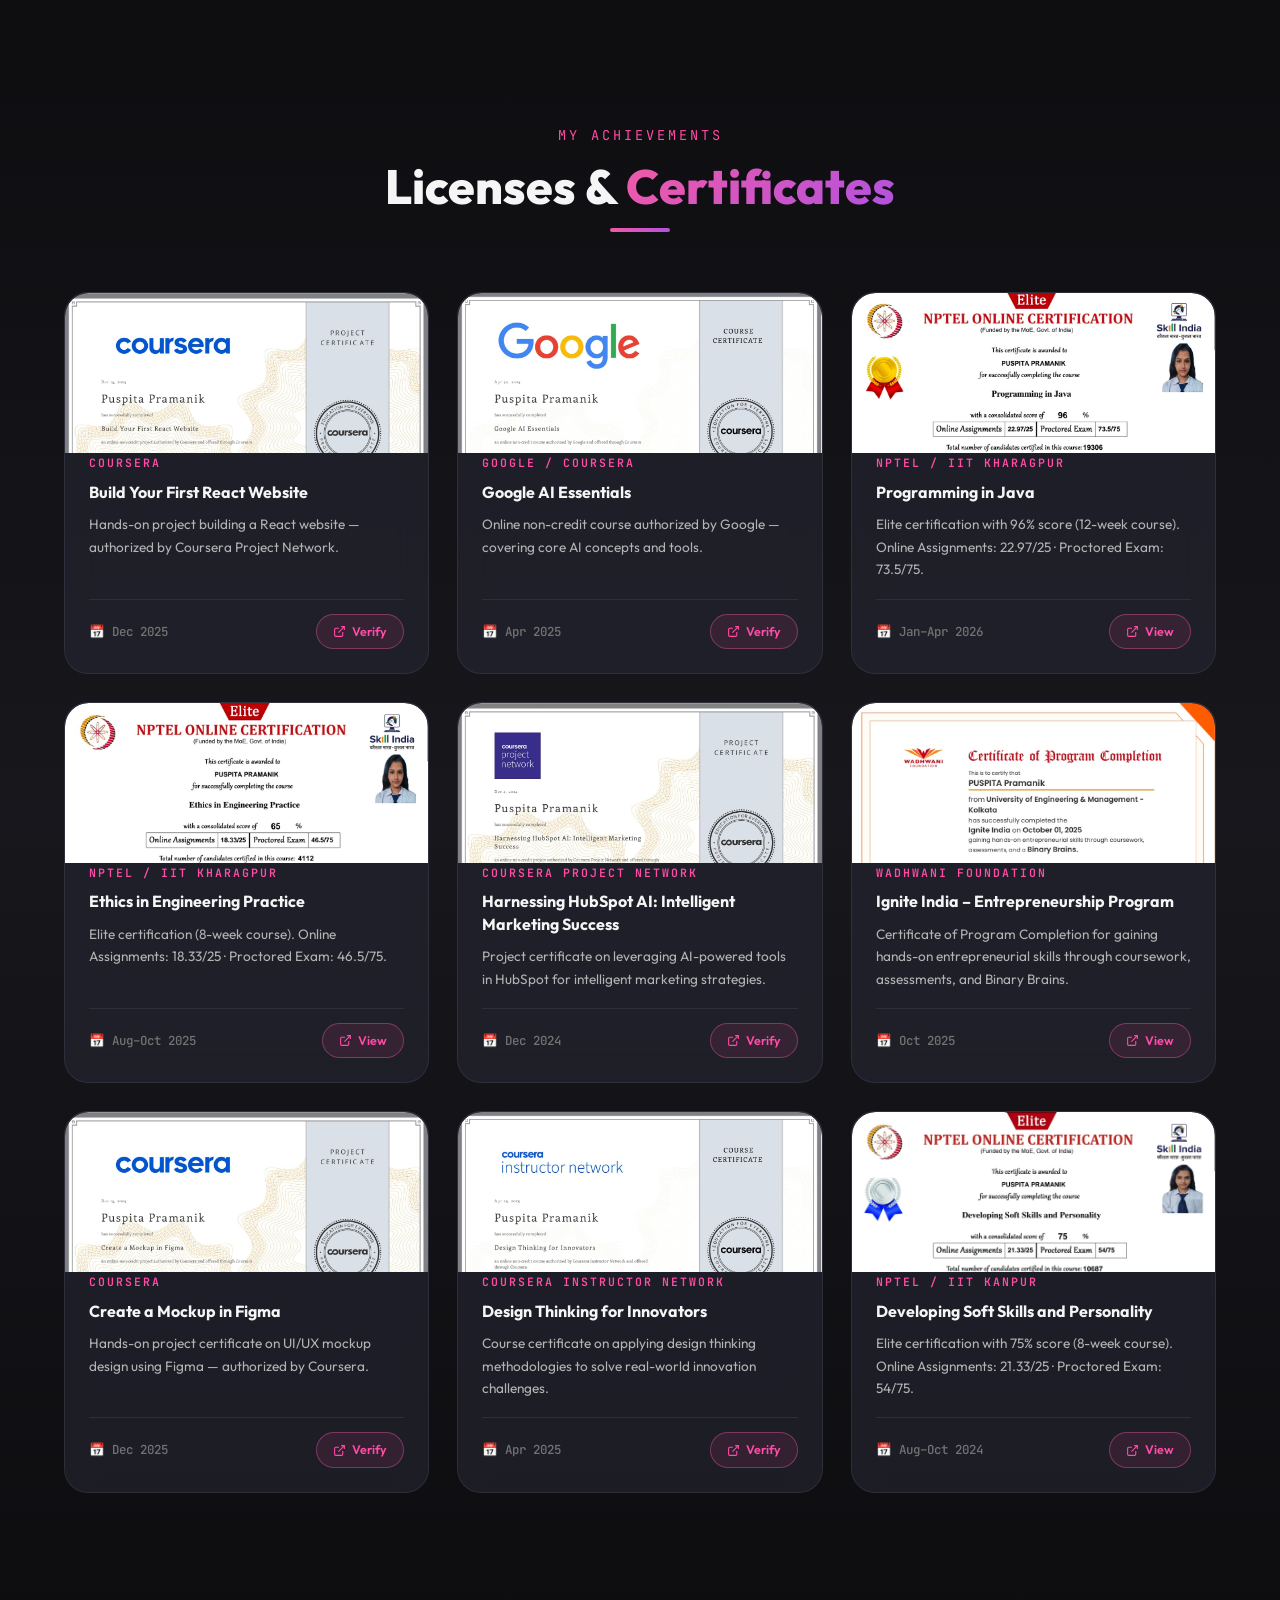
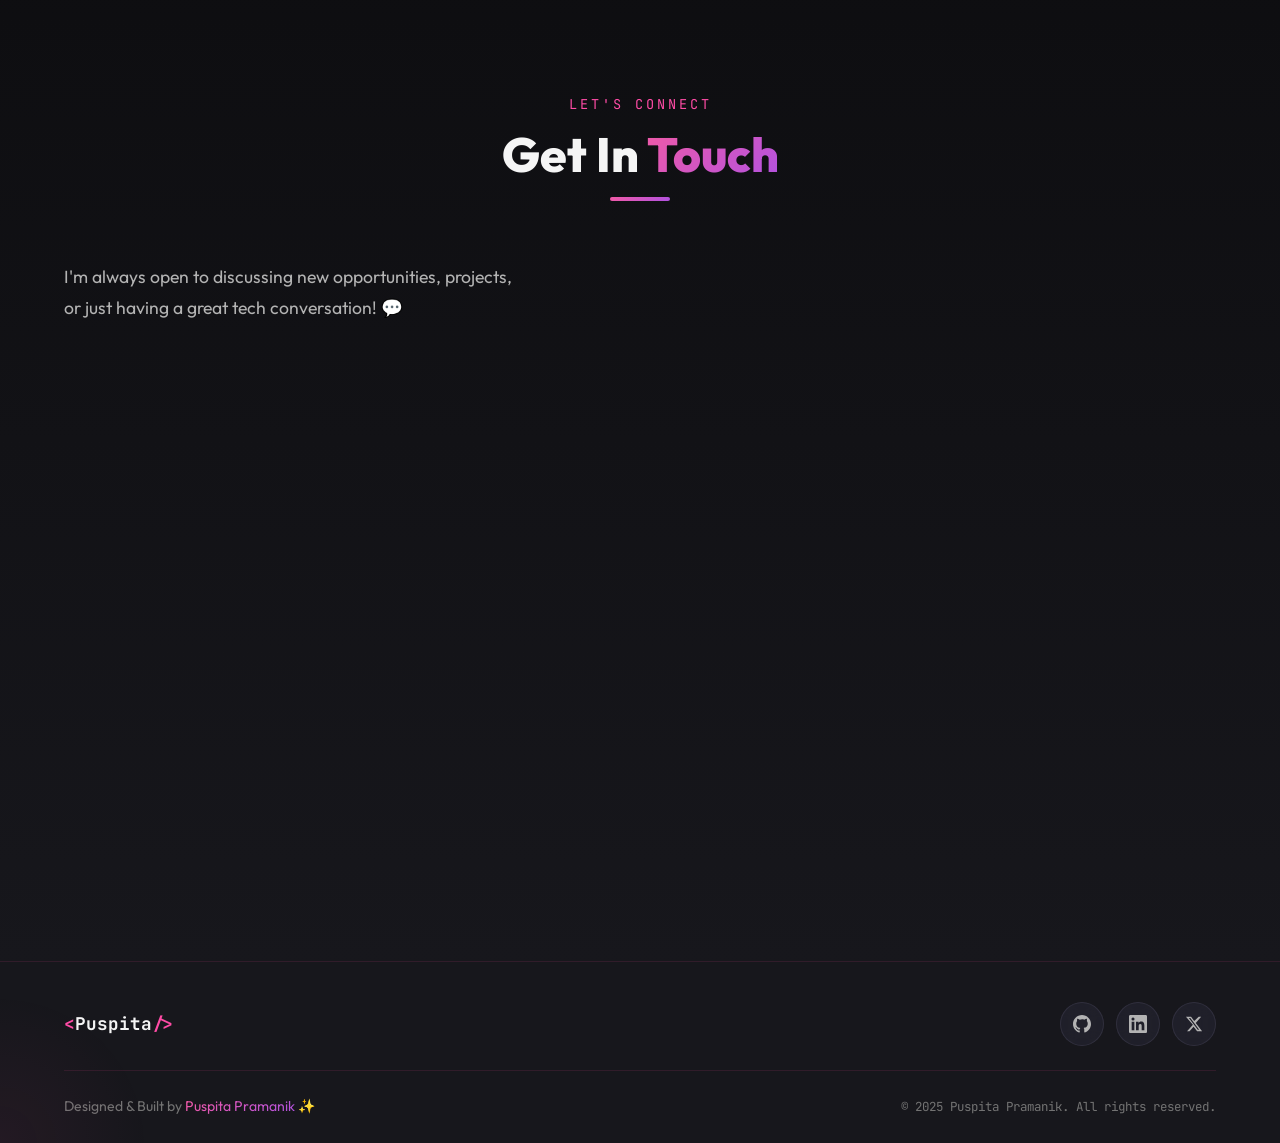
==== commit fced9d6b: "Update Jujutsu Codex project description" ====
--- a/index.html
+++ b/index.html
@@ -430,7 +430,7 @@
           <div class="project-info">
             <span class="project-category-tag">Web App · Anime DB</span>
             <h3 class="project-title">Jujutsu Codex</h3>
-            <p class="project-desc">A centralized, interactive database for Jujutsu Kaisen characters, featuring a stunning 3D visual carousel, animated profile cards, and in-depth sorcerer stats — all in one structured platform.</p>
+            <p class="project-desc">An interactive Jujutsu Kaisen database featuring detailed character profiles, combat stats, and a webcam-powered hand gesture experience to trigger cursed techniques in real time.</p>
             <div class="tech-stack">
               <span class="tech-badge">HTML5</span>
               <span class="tech-badge">CSS3</span>
